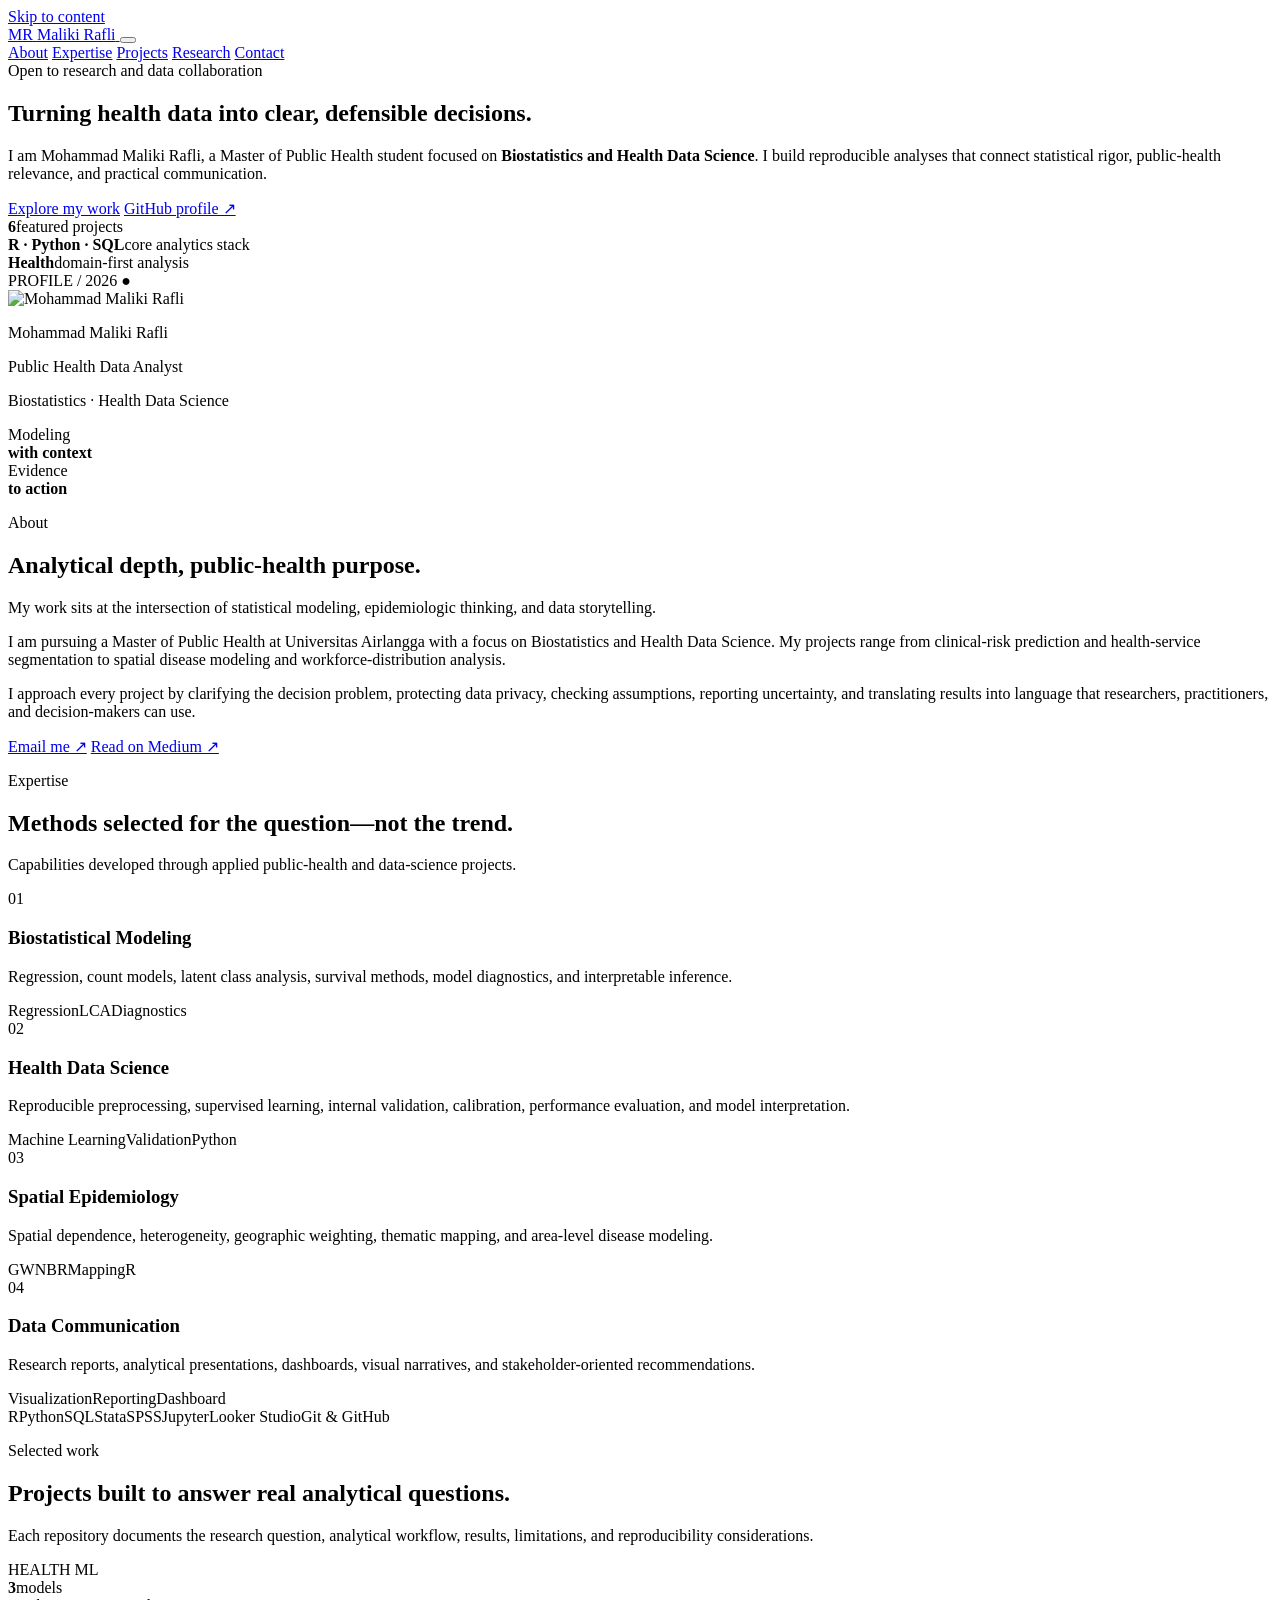
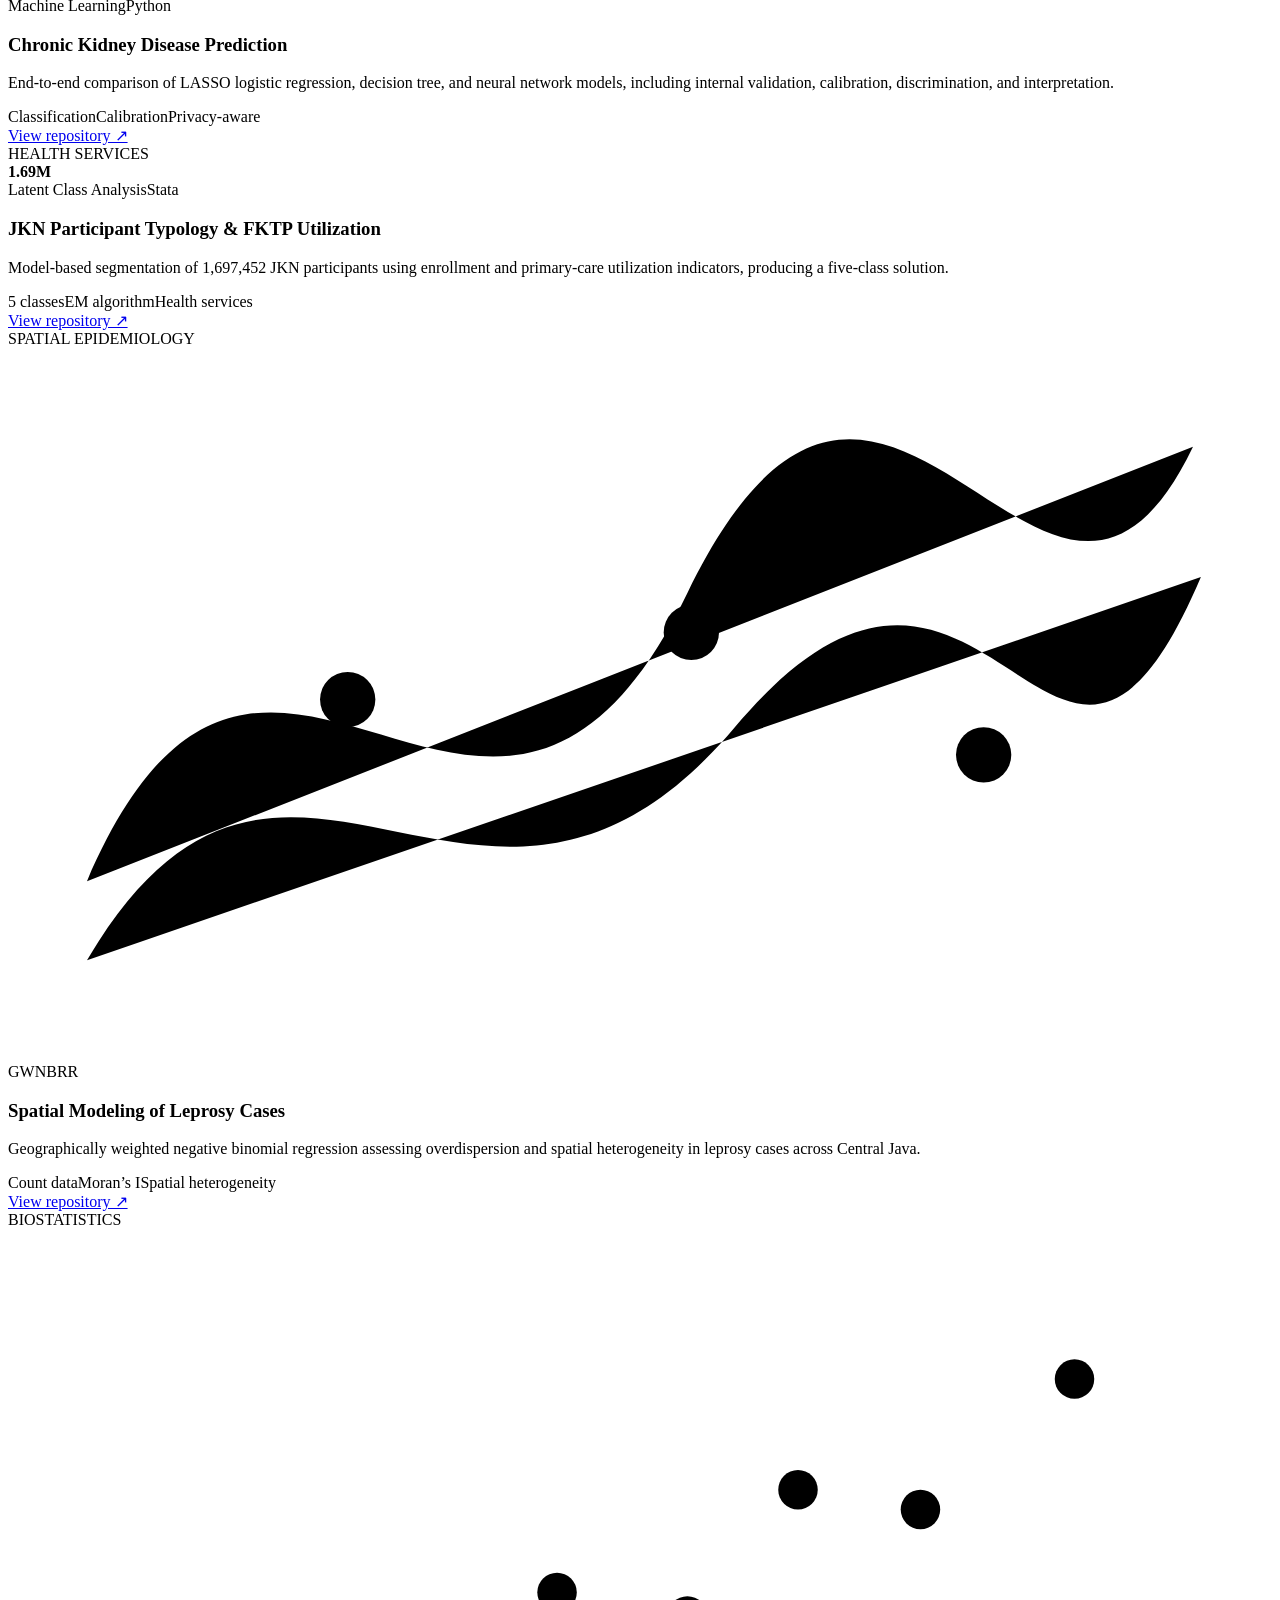
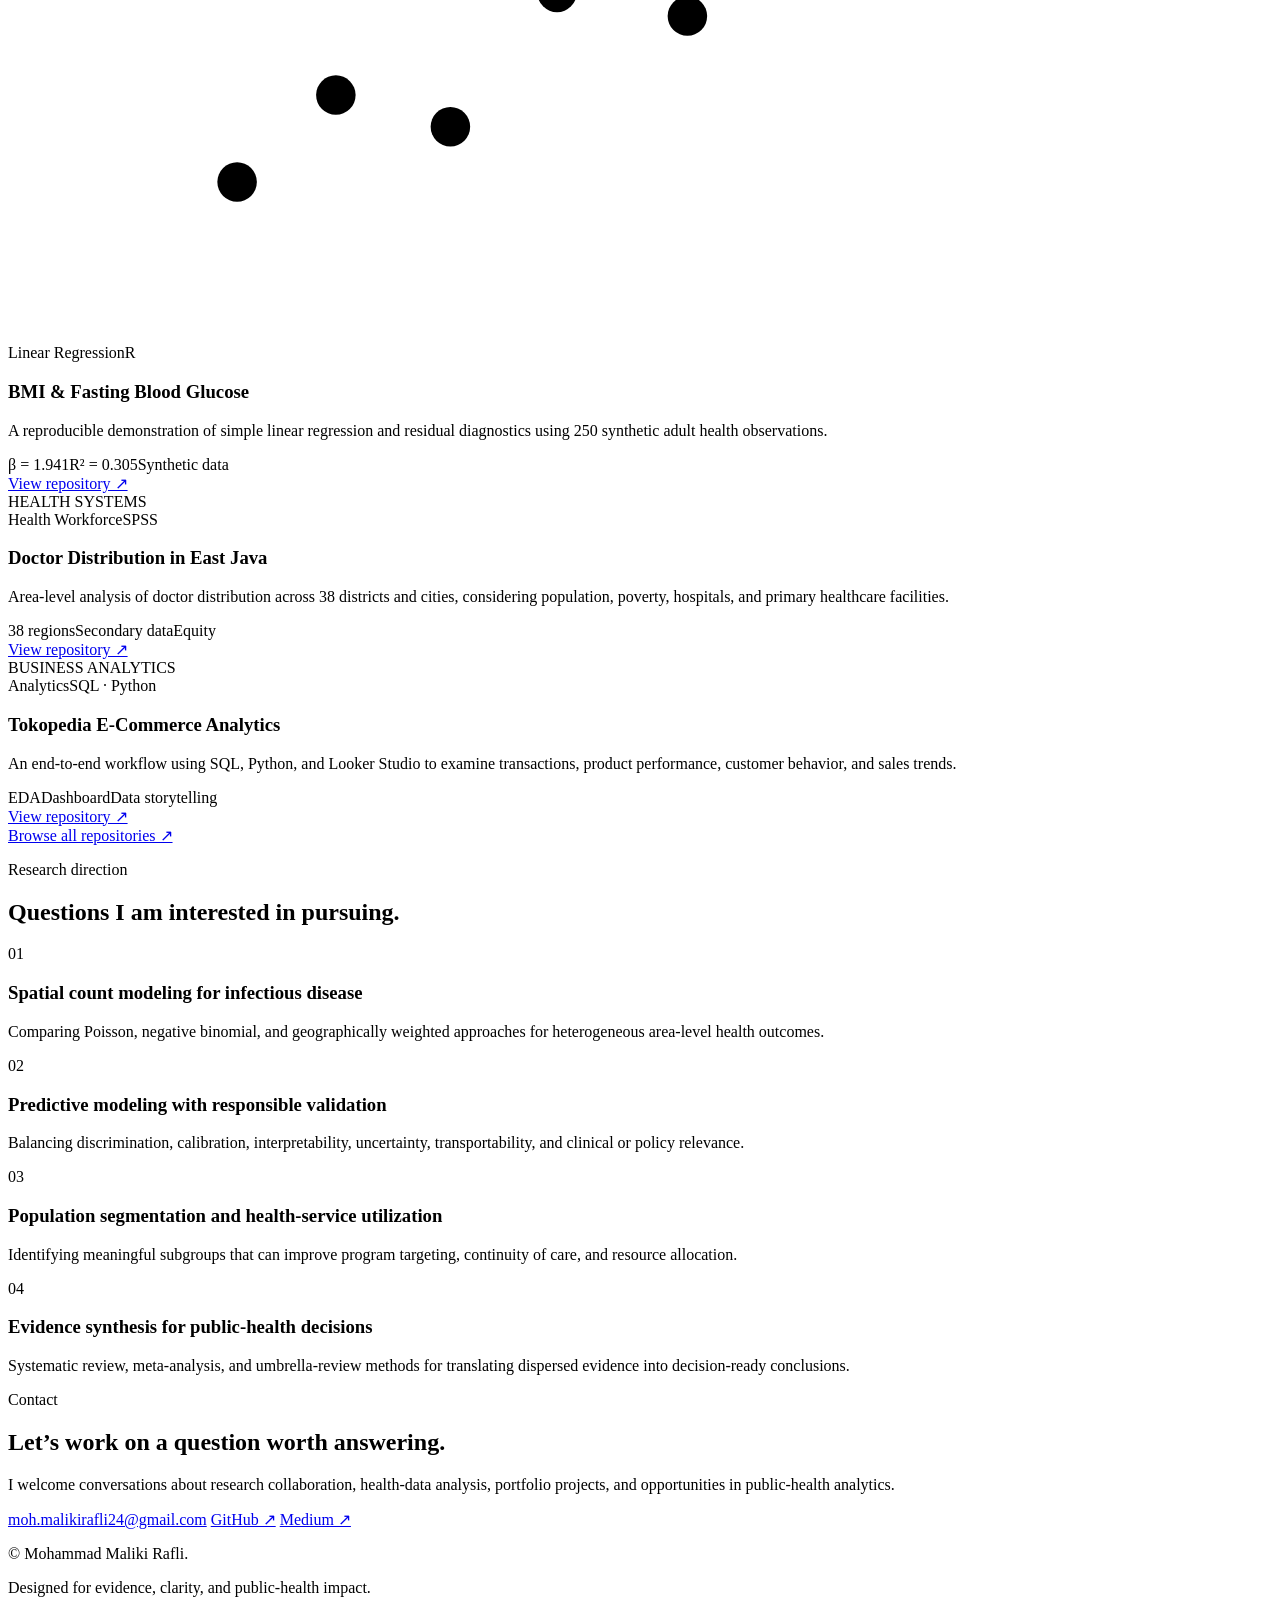
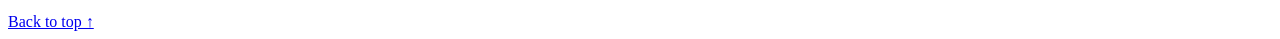
==== index.html @ 5cd8258c "Add portfolio homepage" ====
<!doctype html>
<html lang="en">
<head>
  <meta charset="utf-8" />
  <meta name="viewport" content="width=device-width, initial-scale=1" />
  <meta name="description" content="Portfolio of Mohammad Maliki Rafli — biostatistics, public health analytics, and health data science." />
  <meta name="theme-color" content="#07111f" />
  <meta property="og:title" content="Mohammad Maliki Rafli | Biostatistics & Health Data Science" />
  <meta property="og:description" content="Applied biostatistics, public health analytics, spatial modeling, machine learning, and data visualization." />
  <meta property="og:type" content="website" />
  <title>Mohammad Maliki Rafli | Biostatistics & Health Data Science</title>
  <link rel="icon" href="assets/favicon.svg" type="image/svg+xml" />
  <link rel="preconnect" href="https://fonts.googleapis.com" />
  <link rel="preconnect" href="https://fonts.gstatic.com" crossorigin />
  <link href="https://fonts.googleapis.com/css2?family=DM+Sans:wght@400;500;600;700&family=Manrope:wght@600;700;800&display=swap" rel="stylesheet" />
  <link rel="stylesheet" href="styles.css" />
  <script defer src="script.js"></script>
</head>
<body>
  <a class="skip-link" href="#main">Skip to content</a>

  <header class="site-header" id="top">
    <nav class="nav container" aria-label="Primary navigation">
      <a class="brand" href="#top" aria-label="Mohammad Maliki Rafli home">
        <span class="brand-mark" aria-hidden="true">MR</span>
        <span class="brand-text">Maliki Rafli</span>
      </a>

      <button class="nav-toggle" aria-expanded="false" aria-controls="nav-menu" aria-label="Open navigation">
        <span></span><span></span><span></span>
      </button>

      <div class="nav-menu" id="nav-menu">
        <a href="#about">About</a>
        <a href="#expertise">Expertise</a>
        <a href="#projects">Projects</a>
        <a href="#research">Research</a>
        <a href="#contact" class="nav-cta">Contact</a>
      </div>
    </nav>
  </header>

  <main id="main">
    <section class="hero">
      <div class="hero-glow hero-glow-one"></div>
      <div class="hero-glow hero-glow-two"></div>
      <div class="container hero-grid">
        <div class="hero-copy reveal">
          <div class="eyebrow"><span class="status-dot"></span> Open to research and data collaboration</div>
          <h1>Turning health data into <span>clear, defensible decisions.</span></h1>
          <p class="hero-lead">
            I am Mohammad Maliki Rafli, a Master of Public Health student focused on
            <strong>Biostatistics and Health Data Science</strong>. I build reproducible analyses that connect statistical rigor, public-health relevance, and practical communication.
          </p>
          <div class="hero-actions">
            <a class="button button-primary" href="#projects">Explore my work</a>
            <a class="button button-secondary" href="https://github.com/mohmalikirafli" target="_blank" rel="noreferrer">GitHub profile ↗</a>
          </div>
          <div class="hero-proof" aria-label="Key focus areas">
            <div><strong>6</strong><span>featured projects</span></div>
            <div><strong>R · Python · SQL</strong><span>core analytics stack</span></div>
            <div><strong>Health</strong><span>domain-first analysis</span></div>
          </div>
        </div>

        <div class="hero-visual reveal">
          <div class="profile-card">
            <div class="profile-topline">
              <span>PROFILE / 2026</span>
              <span class="profile-signal">●</span>
            </div>
            <div class="portrait-wrap">
              <img src="https://avatars.githubusercontent.com/u/194503089?v=4" alt="Mohammad Maliki Rafli" />
              <div class="portrait-ring"></div>
            </div>
            <div class="profile-meta">
              <p class="profile-name">Mohammad Maliki Rafli</p>
              <p>Public Health Data Analyst</p>
              <p>Biostatistics · Health Data Science</p>
            </div>
            <div class="mini-chart" aria-hidden="true">
              <span style="height:36%"></span><span style="height:55%"></span><span style="height:47%"></span><span style="height:71%"></span><span style="height:62%"></span><span style="height:88%"></span><span style="height:76%"></span><span style="height:100%"></span>
            </div>
          </div>
          <div class="floating-note note-one">Modeling<br><strong>with context</strong></div>
          <div class="floating-note note-two">Evidence<br><strong>to action</strong></div>
        </div>
      </div>
    </section>

    <section class="section section-light" id="about">
      <div class="container about-grid">
        <div class="section-heading reveal">
          <p class="section-kicker">About</p>
          <h2>Analytical depth, public-health purpose.</h2>
        </div>
        <div class="about-copy reveal">
          <p class="large-copy">
            My work sits at the intersection of statistical modeling, epidemiologic thinking, and data storytelling.
          </p>
          <p>
            I am pursuing a Master of Public Health at Universitas Airlangga with a focus on Biostatistics and Health Data Science. My projects range from clinical-risk prediction and health-service segmentation to spatial disease modeling and workforce-distribution analysis.
          </p>
          <p>
            I approach every project by clarifying the decision problem, protecting data privacy, checking assumptions, reporting uncertainty, and translating results into language that researchers, practitioners, and decision-makers can use.
          </p>
          <div class="about-links">
            <a href="mailto:moh.malikirafli24@gmail.com">Email me ↗</a>
            <a href="https://medium.com/@malikirafli" target="_blank" rel="noreferrer">Read on Medium ↗</a>
          </div>
        </div>
      </div>
    </section>

    <section class="section" id="expertise">
      <div class="container">
        <div class="section-heading centered reveal">
          <p class="section-kicker">Expertise</p>
          <h2>Methods selected for the question—not the trend.</h2>
          <p>Capabilities developed through applied public-health and data-science projects.</p>
        </div>

        <div class="expertise-grid">
          <article class="expertise-card reveal">
            <span class="card-index">01</span>
            <h3>Biostatistical Modeling</h3>
            <p>Regression, count models, latent class analysis, survival methods, model diagnostics, and interpretable inference.</p>
            <div class="tag-row"><span>Regression</span><span>LCA</span><span>Diagnostics</span></div>
          </article>
          <article class="expertise-card reveal">
            <span class="card-index">02</span>
            <h3>Health Data Science</h3>
            <p>Reproducible preprocessing, supervised learning, internal validation, calibration, performance evaluation, and model interpretation.</p>
            <div class="tag-row"><span>Machine Learning</span><span>Validation</span><span>Python</span></div>
          </article>
          <article class="expertise-card reveal">
            <span class="card-index">03</span>
            <h3>Spatial Epidemiology</h3>
            <p>Spatial dependence, heterogeneity, geographic weighting, thematic mapping, and area-level disease modeling.</p>
            <div class="tag-row"><span>GWNBR</span><span>Mapping</span><span>R</span></div>
          </article>
          <article class="expertise-card reveal">
            <span class="card-index">04</span>
            <h3>Data Communication</h3>
            <p>Research reports, analytical presentations, dashboards, visual narratives, and stakeholder-oriented recommendations.</p>
            <div class="tag-row"><span>Visualization</span><span>Reporting</span><span>Dashboard</span></div>
          </article>
        </div>

        <div class="tool-belt reveal" aria-label="Tools">
          <span>R</span><span>Python</span><span>SQL</span><span>Stata</span><span>SPSS</span><span>Jupyter</span><span>Looker Studio</span><span>Git & GitHub</span>
        </div>
      </div>
    </section>

    <section class="section section-projects" id="projects">
      <div class="container">
        <div class="projects-heading reveal">
          <div>
            <p class="section-kicker">Selected work</p>
            <h2>Projects built to answer real analytical questions.</h2>
          </div>
          <p>Each repository documents the research question, analytical workflow, results, limitations, and reproducibility considerations.</p>
        </div>

        <div class="project-grid">
          <article class="project-card project-featured reveal">
            <div class="project-visual visual-ckd">
              <span class="visual-label">HEALTH ML</span>
              <div class="metric-orbit">
                <div class="orbit-center"><strong>3</strong><span>models</span></div>
                <i></i><i></i><i></i>
              </div>
            </div>
            <div class="project-content">
              <div class="project-top"><span>Machine Learning</span><span>Python</span></div>
              <h3>Chronic Kidney Disease Prediction</h3>
              <p>End-to-end comparison of LASSO logistic regression, decision tree, and neural network models, including internal validation, calibration, discrimination, and interpretation.</p>
              <div class="project-facts"><span>Classification</span><span>Calibration</span><span>Privacy-aware</span></div>
              <a href="https://github.com/mohmalikirafli/chronic-kidney-disease-ml-prediction" target="_blank" rel="noreferrer">View repository ↗</a>
            </div>
          </article>

          <article class="project-card reveal">
            <div class="project-visual visual-lca">
              <span class="visual-label">HEALTH SERVICES</span>
              <div class="class-bars"><span></span><span></span><span></span><span></span><span></span></div>
              <strong class="visual-number">1.69M</strong>
            </div>
            <div class="project-content">
              <div class="project-top"><span>Latent Class Analysis</span><span>Stata</span></div>
              <h3>JKN Participant Typology & FKTP Utilization</h3>
              <p>Model-based segmentation of 1,697,452 JKN participants using enrollment and primary-care utilization indicators, producing a five-class solution.</p>
              <div class="project-facts"><span>5 classes</span><span>EM algorithm</span><span>Health services</span></div>
              <a href="https://github.com/mohmalikirafli/jkn-fktp-latent-class-analysis" target="_blank" rel="noreferrer">View repository ↗</a>
            </div>
          </article>

          <article class="project-card reveal">
            <div class="project-visual visual-spatial">
              <span class="visual-label">SPATIAL EPIDEMIOLOGY</span>
              <svg viewBox="0 0 320 180" role="img" aria-label="Abstract spatial contour visualization">
                <path d="M20 135 C65 30, 122 165, 172 62 S263 102,300 25" />
                <path d="M20 155 C70 70, 120 172, 184 96 S265 145,302 58" />
                <circle cx="86" cy="89" r="7"/><circle cx="173" cy="72" r="7"/><circle cx="247" cy="103" r="7"/>
              </svg>
            </div>
            <div class="project-content">
              <div class="project-top"><span>GWNBR</span><span>R</span></div>
              <h3>Spatial Modeling of Leprosy Cases</h3>
              <p>Geographically weighted negative binomial regression assessing overdispersion and spatial heterogeneity in leprosy cases across Central Java.</p>
              <div class="project-facts"><span>Count data</span><span>Moran’s I</span><span>Spatial heterogeneity</span></div>
              <a href="https://github.com/mohmalikirafli/gwnbr-leprosy-cases-central-java-2023" target="_blank" rel="noreferrer">View repository ↗</a>
            </div>
          </article>

          <article class="project-card reveal">
            <div class="project-visual visual-regression">
              <span class="visual-label">BIOSTATISTICS</span>
              <svg viewBox="0 0 320 180" role="img" aria-label="Abstract regression scatter plot">
                <line x1="30" y1="150" x2="290" y2="30" />
                <circle cx="58" cy="140" r="5"/><circle cx="83" cy="118" r="5"/><circle cx="112" cy="126" r="5"/><circle cx="139" cy="92" r="5"/><circle cx="172" cy="98" r="5"/><circle cx="200" cy="66" r="5"/><circle cx="231" cy="71" r="5"/><circle cx="270" cy="38" r="5"/>
              </svg>
            </div>
            <div class="project-content">
              <div class="project-top"><span>Linear Regression</span><span>R</span></div>
              <h3>BMI & Fasting Blood Glucose</h3>
              <p>A reproducible demonstration of simple linear regression and residual diagnostics using 250 synthetic adult health observations.</p>
              <div class="project-facts"><span>β = 1.941</span><span>R² = 0.305</span><span>Synthetic data</span></div>
              <a href="https://github.com/mohmalikirafli/bmi-fasting-glucose-simple-linear-regression" target="_blank" rel="noreferrer">View repository ↗</a>
            </div>
          </article>

          <article class="project-card reveal">
            <div class="project-visual visual-workforce">
              <span class="visual-label">HEALTH SYSTEMS</span>
              <div class="dot-map" aria-hidden="true">
                <i></i><i></i><i></i><i></i><i></i><i></i><i></i><i></i><i></i><i></i><i></i><i></i>
              </div>
            </div>
            <div class="project-content">
              <div class="project-top"><span>Health Workforce</span><span>SPSS</span></div>
              <h3>Doctor Distribution in East Java</h3>
              <p>Area-level analysis of doctor distribution across 38 districts and cities, considering population, poverty, hospitals, and primary healthcare facilities.</p>
              <div class="project-facts"><span>38 regions</span><span>Secondary data</span><span>Equity</span></div>
              <a href="https://github.com/mohmalikirafli/east-java-doctor-distribution-2022" target="_blank" rel="noreferrer">View repository ↗</a>
            </div>
          </article>

          <article class="project-card reveal">
            <div class="project-visual visual-commerce">
              <span class="visual-label">BUSINESS ANALYTICS</span>
              <div class="commerce-dashboard">
                <span></span><span></span><span></span><span></span>
              </div>
            </div>
            <div class="project-content">
              <div class="project-top"><span>Analytics</span><span>SQL · Python</span></div>
              <h3>Tokopedia E-Commerce Analytics</h3>
              <p>An end-to-end workflow using SQL, Python, and Looker Studio to examine transactions, product performance, customer behavior, and sales trends.</p>
              <div class="project-facts"><span>EDA</span><span>Dashboard</span><span>Data storytelling</span></div>
              <a href="https://github.com/mohmalikirafli/exploring-tokopedia-sql-python-data-visualization" target="_blank" rel="noreferrer">View repository ↗</a>
            </div>
          </article>
        </div>

        <div class="all-projects reveal">
          <a class="button button-secondary" href="https://github.com/mohmalikirafli?tab=repositories" target="_blank" rel="noreferrer">Browse all repositories ↗</a>
        </div>
      </div>
    </section>

    <section class="section section-light" id="research">
      <div class="container research-grid">
        <div class="section-heading reveal">
          <p class="section-kicker">Research direction</p>
          <h2>Questions I am interested in pursuing.</h2>
        </div>
        <div class="research-list">
          <article class="research-item reveal">
            <span>01</span>
            <div><h3>Spatial count modeling for infectious disease</h3><p>Comparing Poisson, negative binomial, and geographically weighted approaches for heterogeneous area-level health outcomes.</p></div>
          </article>
          <article class="research-item reveal">
            <span>02</span>
            <div><h3>Predictive modeling with responsible validation</h3><p>Balancing discrimination, calibration, interpretability, uncertainty, transportability, and clinical or policy relevance.</p></div>
          </article>
          <article class="research-item reveal">
            <span>03</span>
            <div><h3>Population segmentation and health-service utilization</h3><p>Identifying meaningful subgroups that can improve program targeting, continuity of care, and resource allocation.</p></div>
          </article>
          <article class="research-item reveal">
            <span>04</span>
            <div><h3>Evidence synthesis for public-health decisions</h3><p>Systematic review, meta-analysis, and umbrella-review methods for translating dispersed evidence into decision-ready conclusions.</p></div>
          </article>
        </div>
      </div>
    </section>

    <section class="section contact-section" id="contact">
      <div class="container contact-panel reveal">
        <div>
          <p class="section-kicker">Contact</p>
          <h2>Let’s work on a question worth answering.</h2>
          <p>I welcome conversations about research collaboration, health-data analysis, portfolio projects, and opportunities in public-health analytics.</p>
        </div>
        <div class="contact-actions">
          <a class="button button-primary" href="mailto:moh.malikirafli24@gmail.com">moh.malikirafli24@gmail.com</a>
          <a class="text-link" href="https://github.com/mohmalikirafli" target="_blank" rel="noreferrer">GitHub ↗</a>
          <a class="text-link" href="https://medium.com/@malikirafli" target="_blank" rel="noreferrer">Medium ↗</a>
        </div>
      </div>
    </section>
  </main>

  <footer class="site-footer">
    <div class="container footer-inner">
      <p>© <span id="year"></span> Mohammad Maliki Rafli.</p>
      <p>Designed for evidence, clarity, and public-health impact.</p>
      <a href="#top">Back to top ↑</a>
    </div>
  </footer>
</body>
</html>
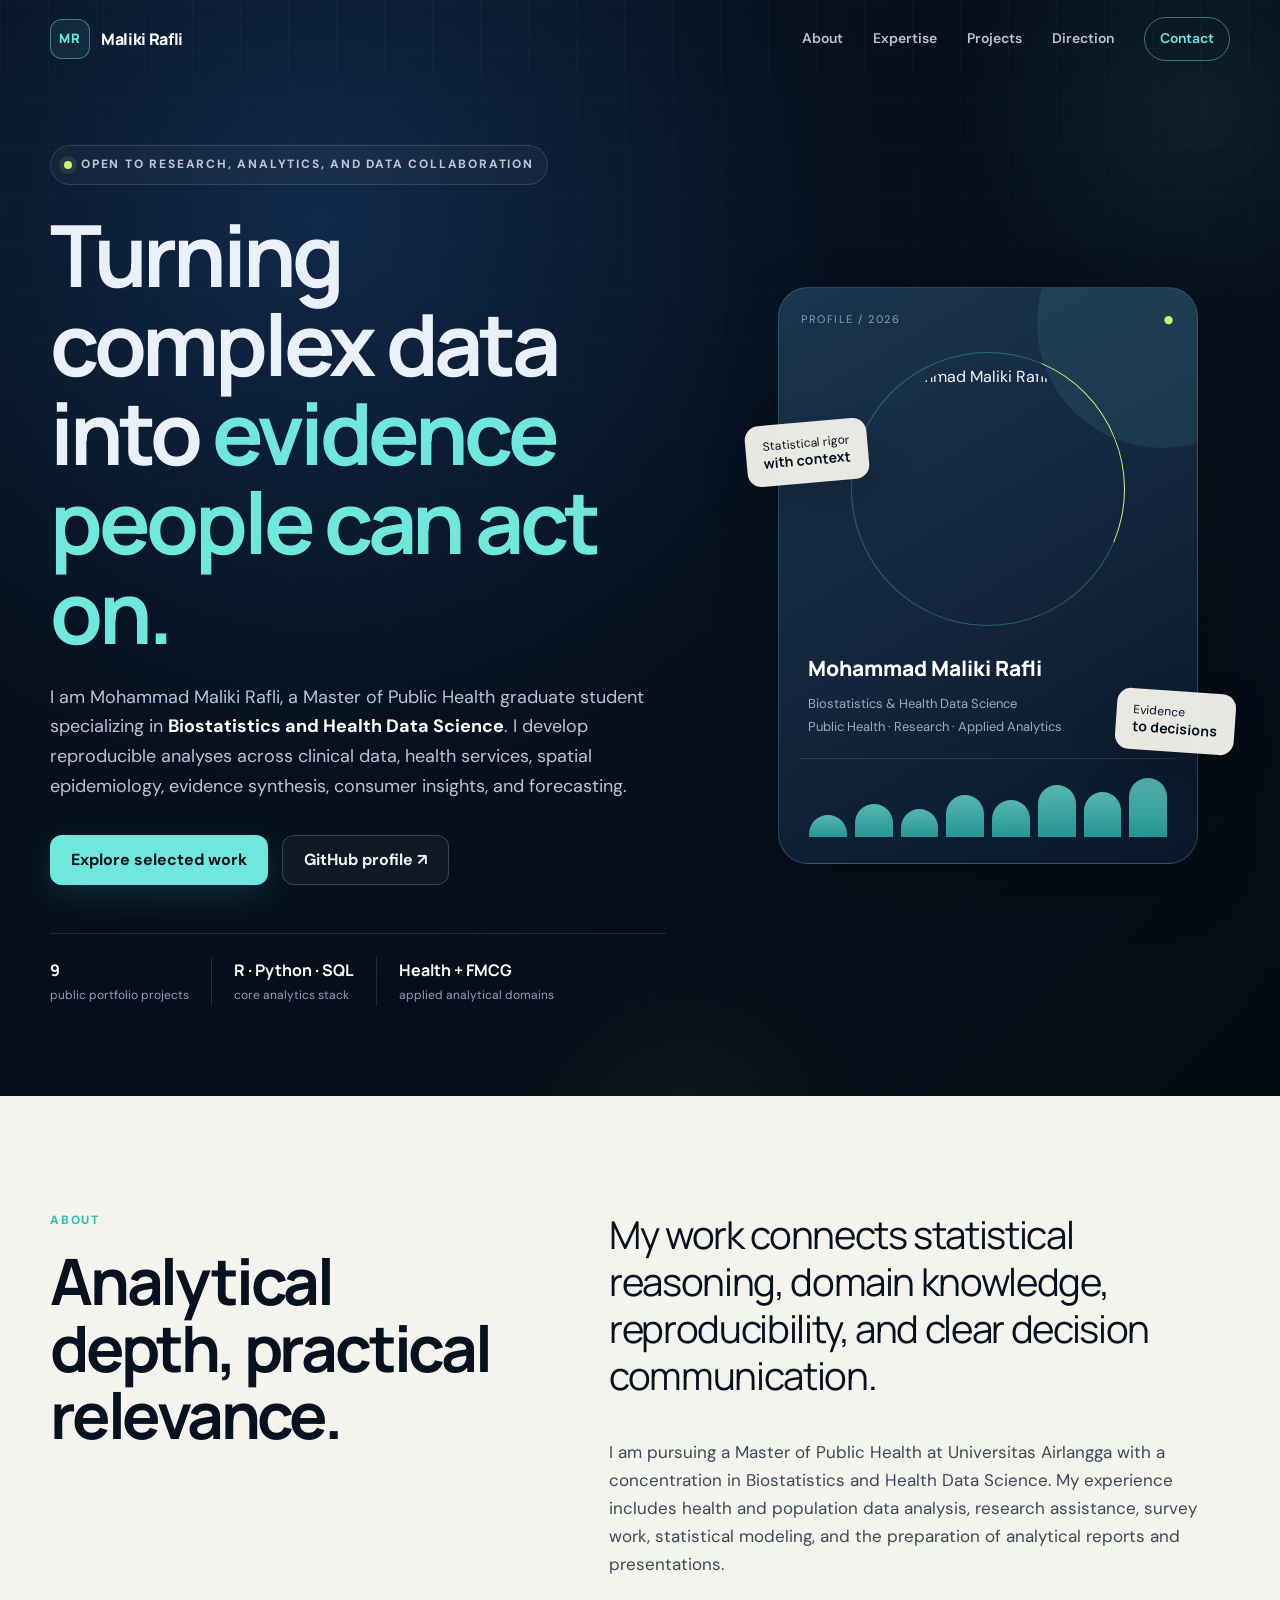
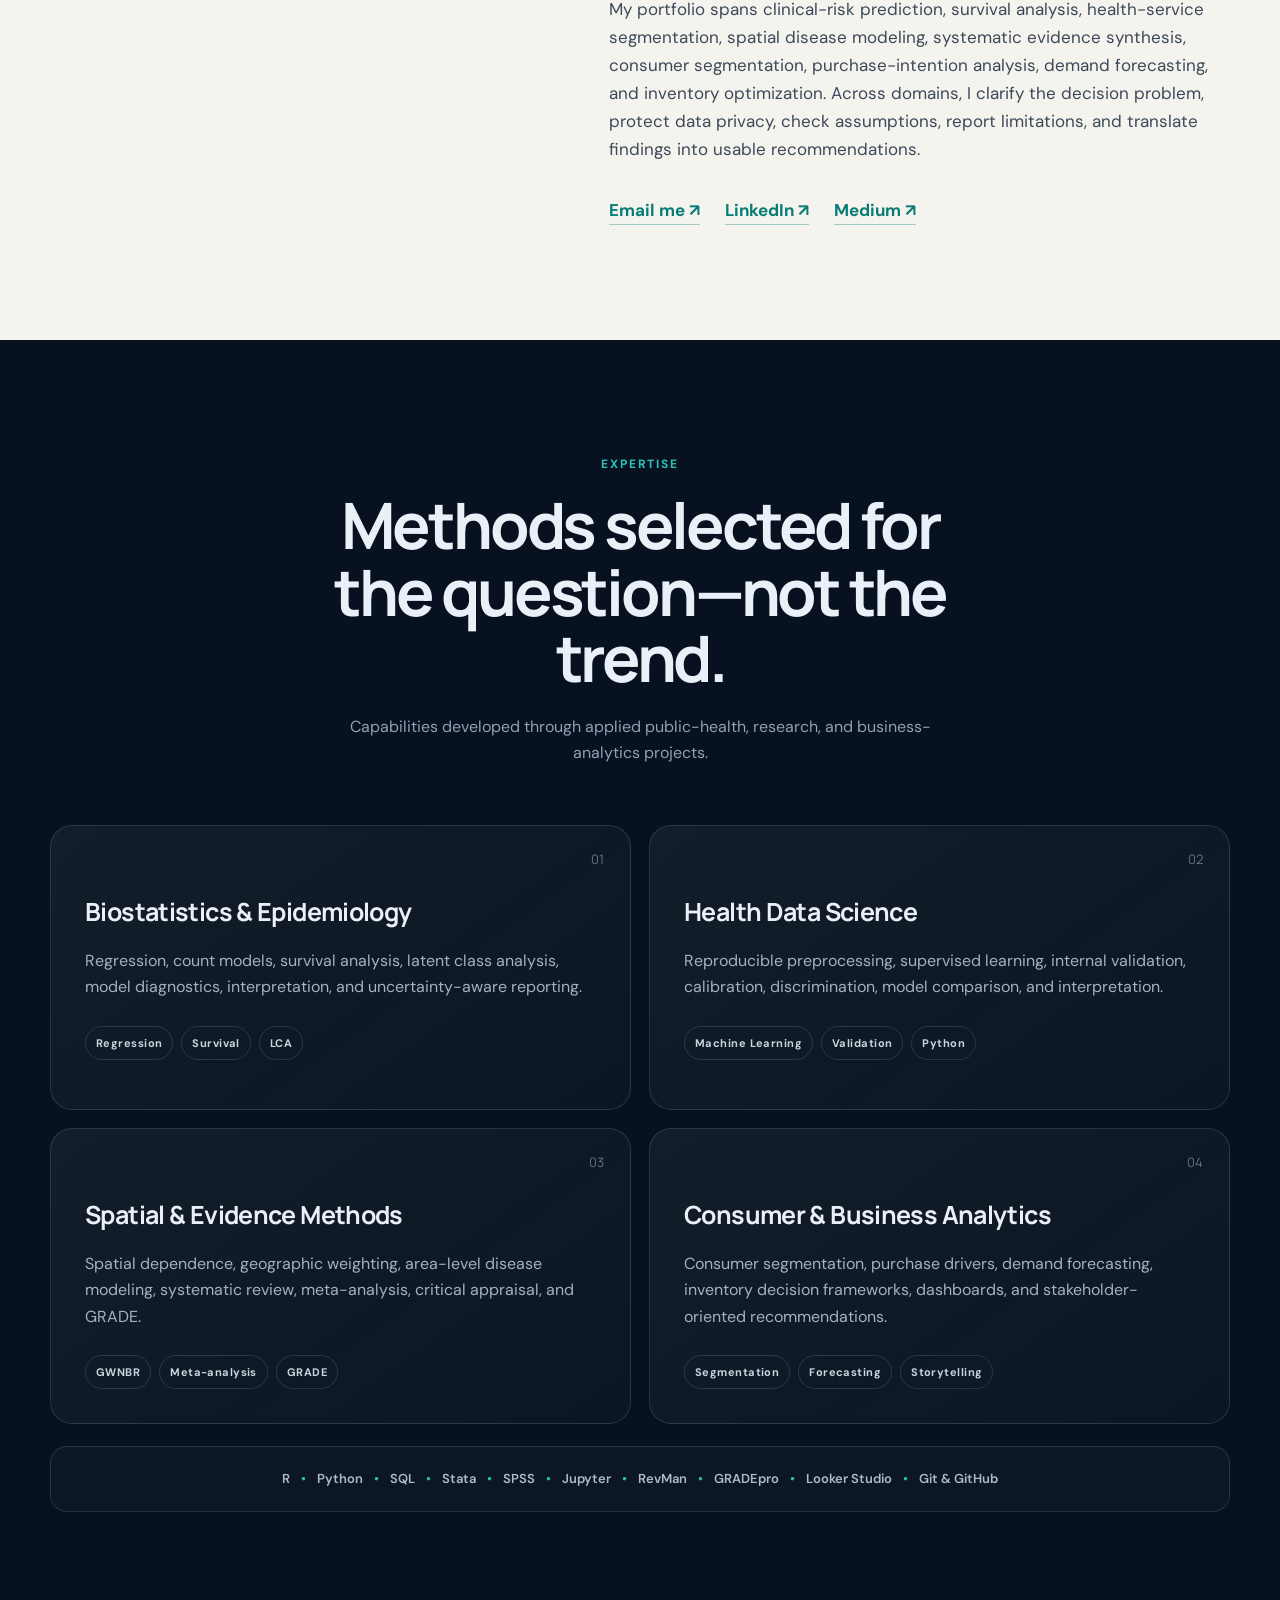
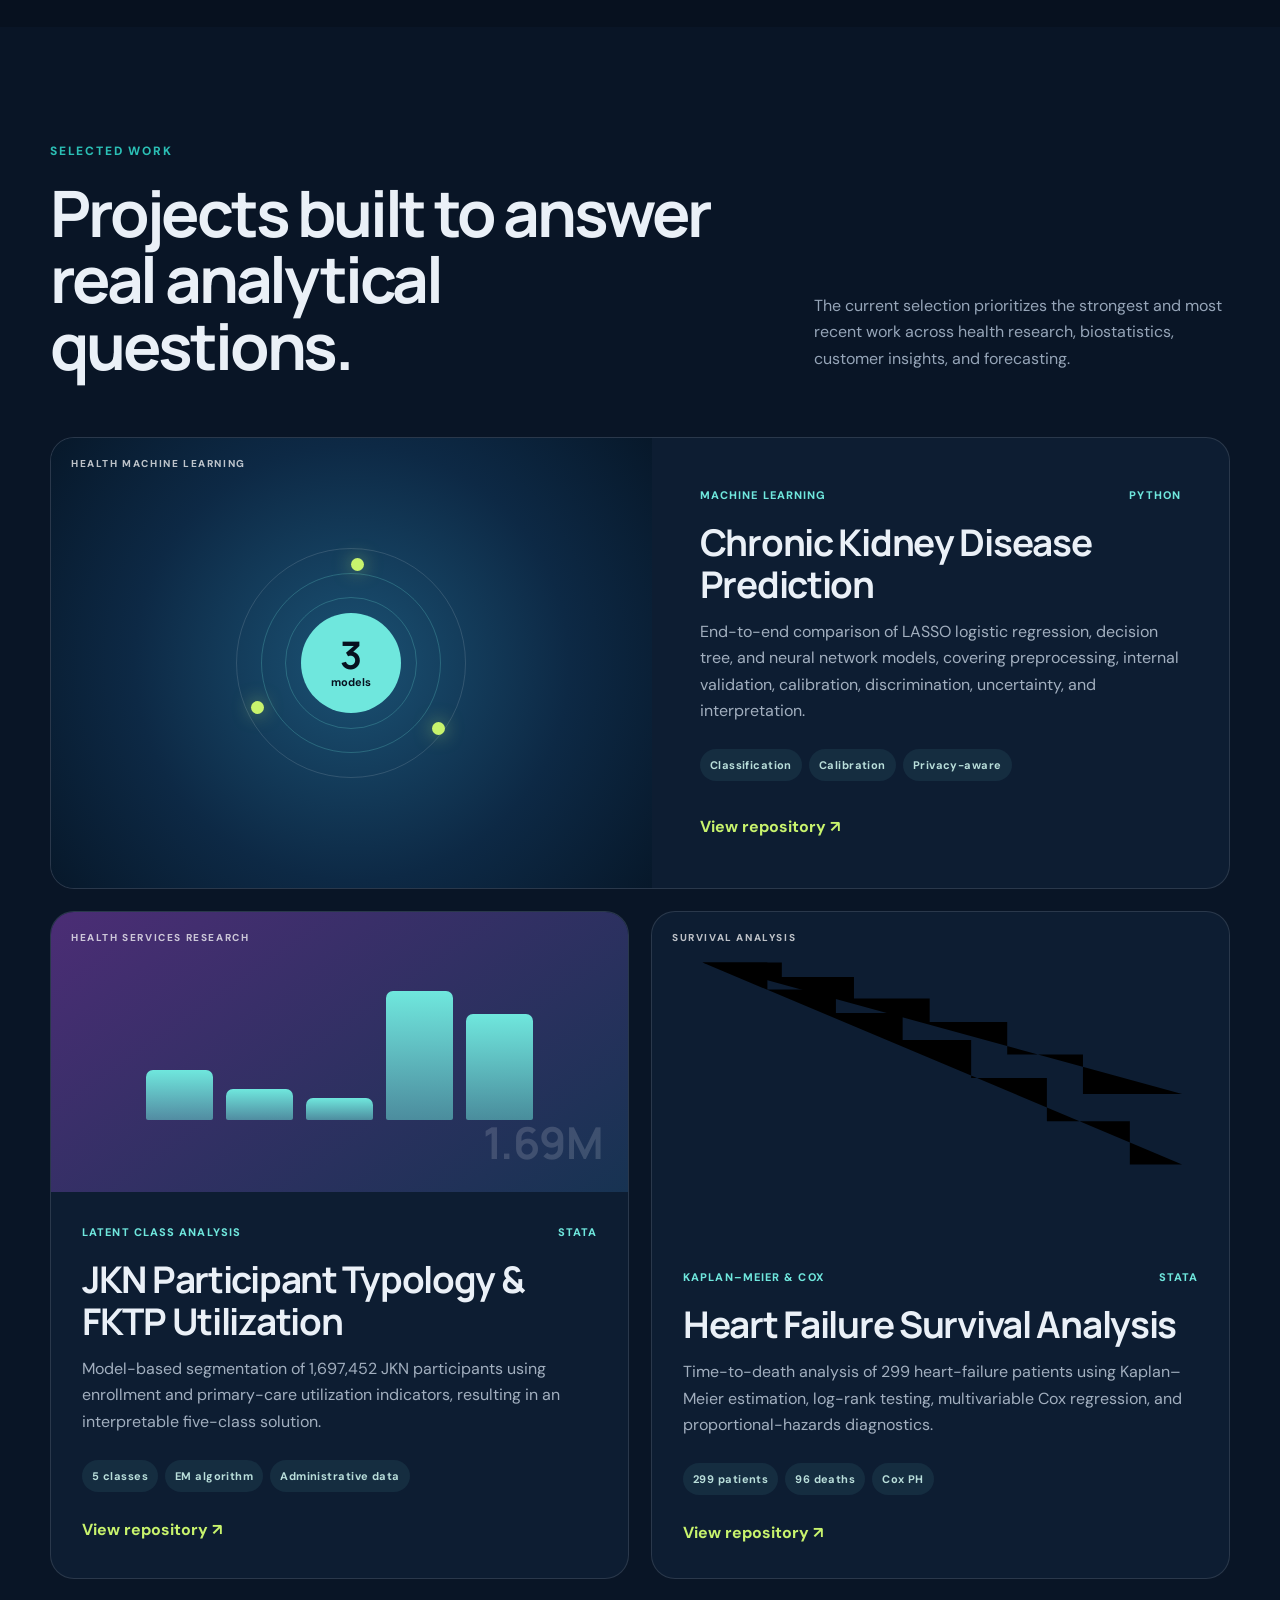
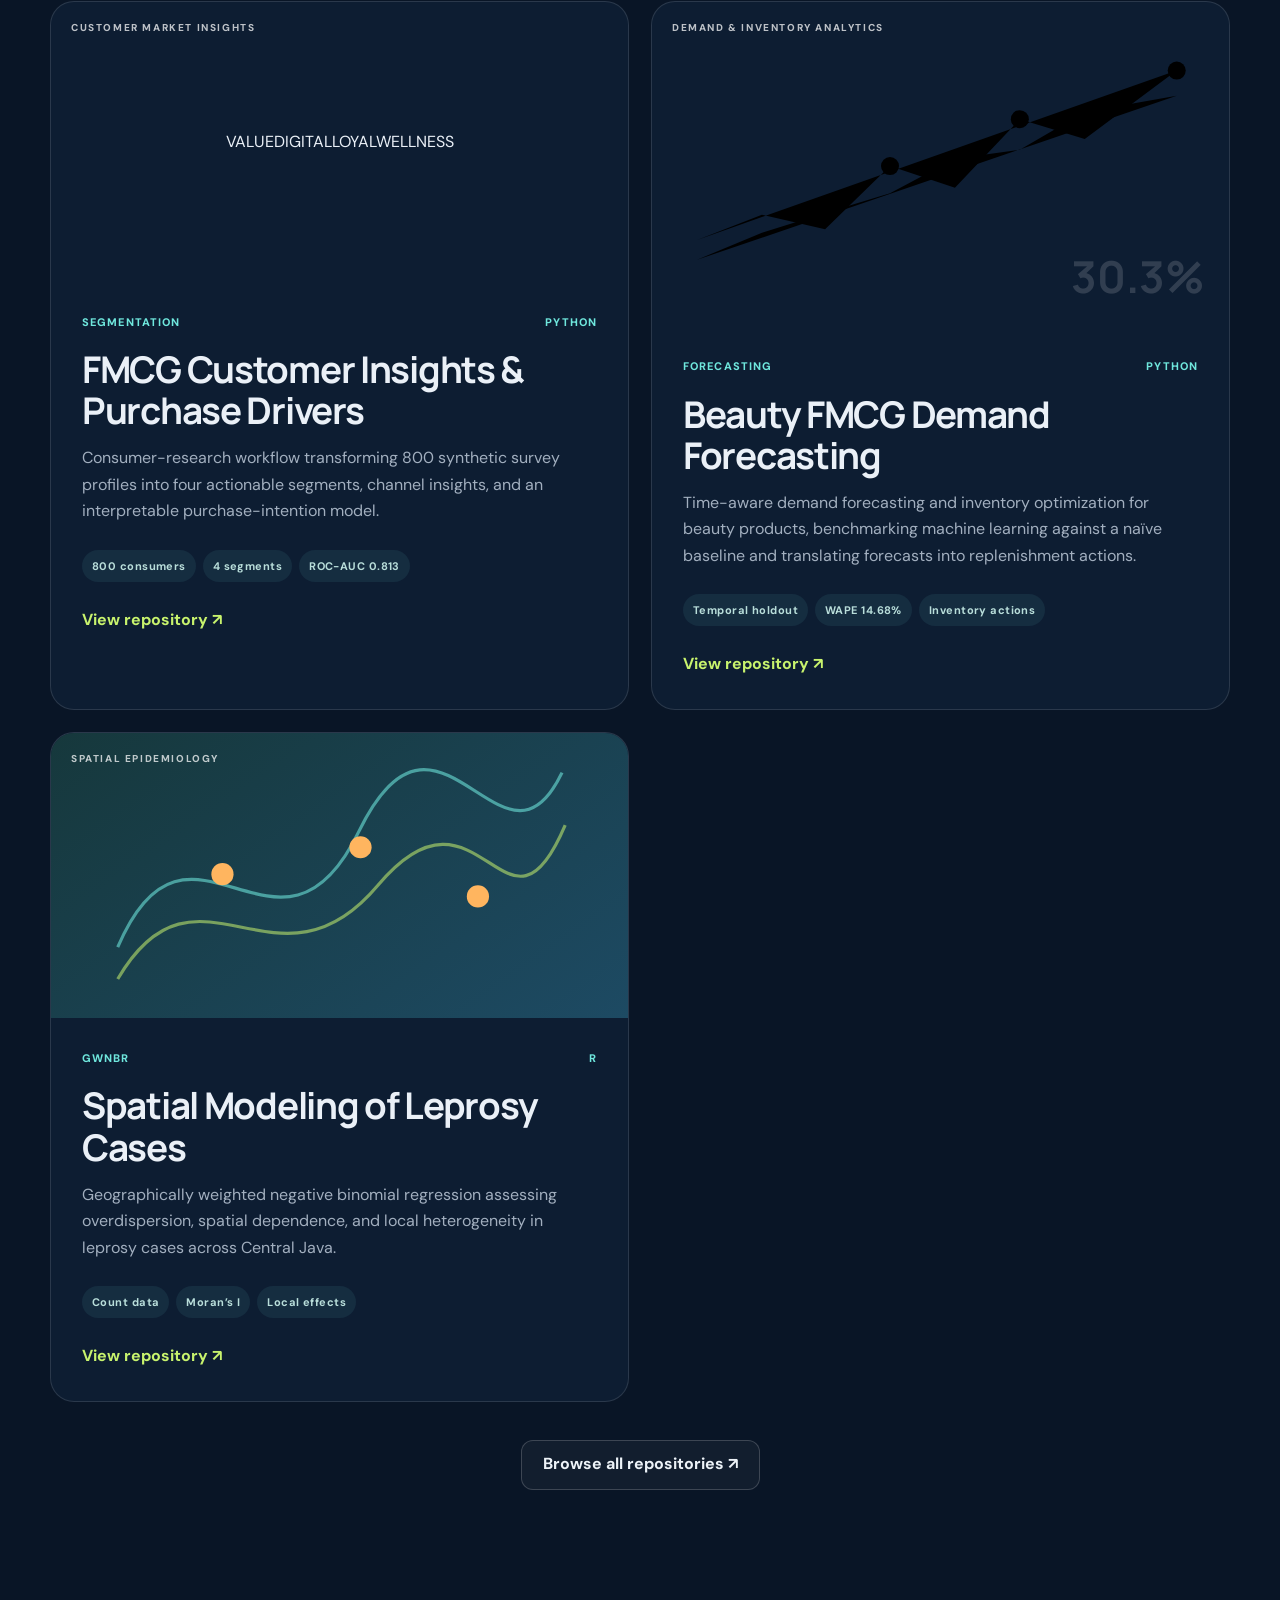
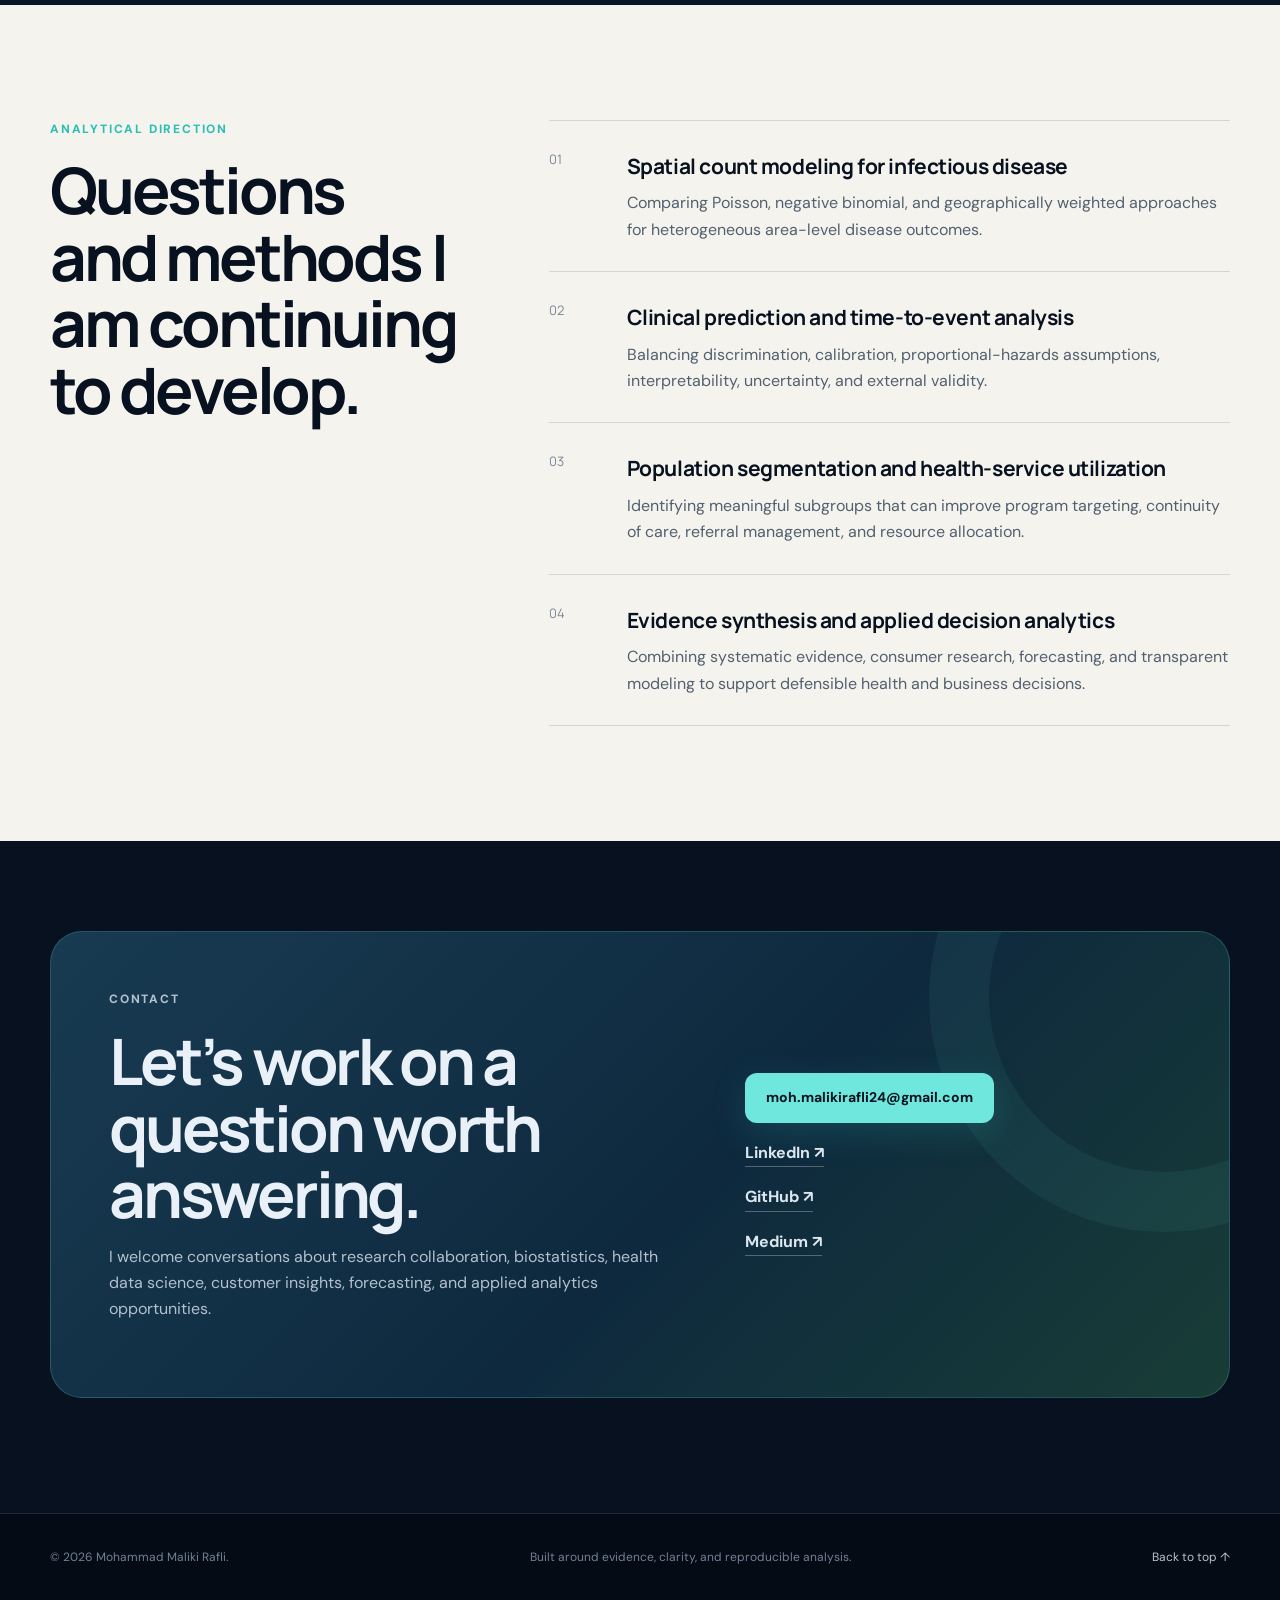
==== commit 72dddfc2: "Update portfolio with latest health and FMCG analytics projects" ====
--- a/index.html
+++ b/index.html
@@ -3,18 +3,40 @@
 <head>
   <meta charset="utf-8" />
   <meta name="viewport" content="width=device-width, initial-scale=1" />
-  <meta name="description" content="Portfolio of Mohammad Maliki Rafli — biostatistics, public health analytics, and health data science." />
+  <meta name="description" content="Portfolio of Mohammad Maliki Rafli — biostatistics, health data science, public health research, consumer insights, and applied analytics." />
   <meta name="theme-color" content="#07111f" />
-  <meta property="og:title" content="Mohammad Maliki Rafli | Biostatistics & Health Data Science" />
-  <meta property="og:description" content="Applied biostatistics, public health analytics, spatial modeling, machine learning, and data visualization." />
+  <meta property="og:title" content="Mohammad Maliki Rafli | Biostatistics, Health Data Science & Analytics" />
+  <meta property="og:description" content="Reproducible analytics across public health, clinical data, spatial epidemiology, consumer insights, and demand forecasting." />
   <meta property="og:type" content="website" />
-  <title>Mohammad Maliki Rafli | Biostatistics & Health Data Science</title>
+  <meta property="og:url" content="https://mohmalikirafli.github.io/" />
+  <meta name="twitter:card" content="summary" />
+  <link rel="canonical" href="https://mohmalikirafli.github.io/" />
+  <title>Mohammad Maliki Rafli | Biostatistics, Health Data Science & Analytics</title>
   <link rel="icon" href="assets/favicon.svg" type="image/svg+xml" />
   <link rel="preconnect" href="https://fonts.googleapis.com" />
   <link rel="preconnect" href="https://fonts.gstatic.com" crossorigin />
   <link href="https://fonts.googleapis.com/css2?family=DM+Sans:wght@400;500;600;700&family=Manrope:wght@600;700;800&display=swap" rel="stylesheet" />
   <link rel="stylesheet" href="styles.css" />
   <script defer src="script.js"></script>
+  <script type="application/ld+json">
+    {
+      "@context": "https://schema.org",
+      "@type": "Person",
+      "name": "Mohammad Maliki Rafli",
+      "url": "https://mohmalikirafli.github.io/",
+      "image": "https://avatars.githubusercontent.com/u/194503089?v=4",
+      "jobTitle": "Biostatistics and Health Data Science Graduate Student",
+      "affiliation": {
+        "@type": "CollegeOrUniversity",
+        "name": "Universitas Airlangga"
+      },
+      "sameAs": [
+        "https://github.com/mohmalikirafli",
+        "https://www.linkedin.com/in/malikirafli",
+        "https://medium.com/@malikirafli"
+      ]
+    }
+  </script>
 </head>
 <body>
   <a class="skip-link" href="#main">Skip to content</a>
@@ -34,7 +56,7 @@
         <a href="#about">About</a>
         <a href="#expertise">Expertise</a>
         <a href="#projects">Projects</a>
-        <a href="#research">Research</a>
+        <a href="#research">Direction</a>
         <a href="#contact" class="nav-cta">Contact</a>
       </div>
     </nav>
@@ -46,20 +68,20 @@
       <div class="hero-glow hero-glow-two"></div>
       <div class="container hero-grid">
         <div class="hero-copy reveal">
-          <div class="eyebrow"><span class="status-dot"></span> Open to research and data collaboration</div>
-          <h1>Turning health data into <span>clear, defensible decisions.</span></h1>
+          <div class="eyebrow"><span class="status-dot"></span> Open to research, analytics, and data collaboration</div>
+          <h1>Turning complex data into <span>evidence people can act on.</span></h1>
           <p class="hero-lead">
-            I am Mohammad Maliki Rafli, a Master of Public Health student focused on
-            <strong>Biostatistics and Health Data Science</strong>. I build reproducible analyses that connect statistical rigor, public-health relevance, and practical communication.
+            I am Mohammad Maliki Rafli, a Master of Public Health graduate student specializing in
+            <strong>Biostatistics and Health Data Science</strong>. I develop reproducible analyses across clinical data, health services, spatial epidemiology, evidence synthesis, consumer insights, and forecasting.
           </p>
           <div class="hero-actions">
-            <a class="button button-primary" href="#projects">Explore my work</a>
+            <a class="button button-primary" href="#projects">Explore selected work</a>
             <a class="button button-secondary" href="https://github.com/mohmalikirafli" target="_blank" rel="noreferrer">GitHub profile ↗</a>
           </div>
-          <div class="hero-proof" aria-label="Key focus areas">
-            <div><strong>6</strong><span>featured projects</span></div>
+          <div class="hero-proof" aria-label="Portfolio summary">
+            <div><strong>9</strong><span>public portfolio projects</span></div>
             <div><strong>R · Python · SQL</strong><span>core analytics stack</span></div>
-            <div><strong>Health</strong><span>domain-first analysis</span></div>
+            <div><strong>Health + FMCG</strong><span>applied analytical domains</span></div>
           </div>
         </div>
 
@@ -75,15 +97,15 @@
             </div>
             <div class="profile-meta">
               <p class="profile-name">Mohammad Maliki Rafli</p>
-              <p>Public Health Data Analyst</p>
-              <p>Biostatistics · Health Data Science</p>
+              <p>Biostatistics & Health Data Science</p>
+              <p>Public Health · Research · Applied Analytics</p>
             </div>
             <div class="mini-chart" aria-hidden="true">
               <span style="height:36%"></span><span style="height:55%"></span><span style="height:47%"></span><span style="height:71%"></span><span style="height:62%"></span><span style="height:88%"></span><span style="height:76%"></span><span style="height:100%"></span>
             </div>
           </div>
-          <div class="floating-note note-one">Modeling<br><strong>with context</strong></div>
-          <div class="floating-note note-two">Evidence<br><strong>to action</strong></div>
+          <div class="floating-note note-one">Statistical rigor<br><strong>with context</strong></div>
+          <div class="floating-note note-two">Evidence<br><strong>to decisions</strong></div>
         </div>
       </div>
     </section>
@@ -92,21 +114,22 @@
       <div class="container about-grid">
         <div class="section-heading reveal">
           <p class="section-kicker">About</p>
-          <h2>Analytical depth, public-health purpose.</h2>
+          <h2>Analytical depth, practical relevance.</h2>
         </div>
         <div class="about-copy reveal">
           <p class="large-copy">
-            My work sits at the intersection of statistical modeling, epidemiologic thinking, and data storytelling.
+            My work connects statistical reasoning, domain knowledge, reproducibility, and clear decision communication.
           </p>
           <p>
-            I am pursuing a Master of Public Health at Universitas Airlangga with a focus on Biostatistics and Health Data Science. My projects range from clinical-risk prediction and health-service segmentation to spatial disease modeling and workforce-distribution analysis.
+            I am pursuing a Master of Public Health at Universitas Airlangga with a concentration in Biostatistics and Health Data Science. My experience includes health and population data analysis, research assistance, survey work, statistical modeling, and the preparation of analytical reports and presentations.
           </p>
           <p>
-            I approach every project by clarifying the decision problem, protecting data privacy, checking assumptions, reporting uncertainty, and translating results into language that researchers, practitioners, and decision-makers can use.
+            My portfolio spans clinical-risk prediction, survival analysis, health-service segmentation, spatial disease modeling, systematic evidence synthesis, consumer segmentation, purchase-intention analysis, demand forecasting, and inventory optimization. Across domains, I clarify the decision problem, protect data privacy, check assumptions, report limitations, and translate findings into usable recommendations.
           </p>
           <div class="about-links">
             <a href="mailto:moh.malikirafli24@gmail.com">Email me ↗</a>
-            <a href="https://medium.com/@malikirafli" target="_blank" rel="noreferrer">Read on Medium ↗</a>
+            <a href="https://www.linkedin.com/in/malikirafli" target="_blank" rel="noreferrer">LinkedIn ↗</a>
+            <a href="https://medium.com/@malikirafli" target="_blank" rel="noreferrer">Medium ↗</a>
           </div>
         </div>
       </div>
@@ -117,38 +140,38 @@
         <div class="section-heading centered reveal">
           <p class="section-kicker">Expertise</p>
           <h2>Methods selected for the question—not the trend.</h2>
-          <p>Capabilities developed through applied public-health and data-science projects.</p>
+          <p>Capabilities developed through applied public-health, research, and business-analytics projects.</p>
         </div>
 
         <div class="expertise-grid">
           <article class="expertise-card reveal">
             <span class="card-index">01</span>
-            <h3>Biostatistical Modeling</h3>
-            <p>Regression, count models, latent class analysis, survival methods, model diagnostics, and interpretable inference.</p>
-            <div class="tag-row"><span>Regression</span><span>LCA</span><span>Diagnostics</span></div>
+            <h3>Biostatistics & Epidemiology</h3>
+            <p>Regression, count models, survival analysis, latent class analysis, model diagnostics, interpretation, and uncertainty-aware reporting.</p>
+            <div class="tag-row"><span>Regression</span><span>Survival</span><span>LCA</span></div>
           </article>
           <article class="expertise-card reveal">
             <span class="card-index">02</span>
             <h3>Health Data Science</h3>
-            <p>Reproducible preprocessing, supervised learning, internal validation, calibration, performance evaluation, and model interpretation.</p>
+            <p>Reproducible preprocessing, supervised learning, internal validation, calibration, discrimination, model comparison, and interpretation.</p>
             <div class="tag-row"><span>Machine Learning</span><span>Validation</span><span>Python</span></div>
           </article>
           <article class="expertise-card reveal">
             <span class="card-index">03</span>
-            <h3>Spatial Epidemiology</h3>
-            <p>Spatial dependence, heterogeneity, geographic weighting, thematic mapping, and area-level disease modeling.</p>
-            <div class="tag-row"><span>GWNBR</span><span>Mapping</span><span>R</span></div>
+            <h3>Spatial & Evidence Methods</h3>
+            <p>Spatial dependence, geographic weighting, area-level disease modeling, systematic review, meta-analysis, critical appraisal, and GRADE.</p>
+            <div class="tag-row"><span>GWNBR</span><span>Meta-analysis</span><span>GRADE</span></div>
           </article>
           <article class="expertise-card reveal">
             <span class="card-index">04</span>
-            <h3>Data Communication</h3>
-            <p>Research reports, analytical presentations, dashboards, visual narratives, and stakeholder-oriented recommendations.</p>
-            <div class="tag-row"><span>Visualization</span><span>Reporting</span><span>Dashboard</span></div>
+            <h3>Consumer & Business Analytics</h3>
+            <p>Consumer segmentation, purchase drivers, demand forecasting, inventory decision frameworks, dashboards, and stakeholder-oriented recommendations.</p>
+            <div class="tag-row"><span>Segmentation</span><span>Forecasting</span><span>Storytelling</span></div>
           </article>
         </div>
 
         <div class="tool-belt reveal" aria-label="Tools">
-          <span>R</span><span>Python</span><span>SQL</span><span>Stata</span><span>SPSS</span><span>Jupyter</span><span>Looker Studio</span><span>Git & GitHub</span>
+          <span>R</span><span>Python</span><span>SQL</span><span>Stata</span><span>SPSS</span><span>Jupyter</span><span>RevMan</span><span>GRADEpro</span><span>Looker Studio</span><span>Git & GitHub</span>
         </div>
       </div>
     </section>
@@ -160,13 +183,13 @@
             <p class="section-kicker">Selected work</p>
             <h2>Projects built to answer real analytical questions.</h2>
           </div>
-          <p>Each repository documents the research question, analytical workflow, results, limitations, and reproducibility considerations.</p>
+          <p>The current selection prioritizes the strongest and most recent work across health research, biostatistics, customer insights, and forecasting.</p>
         </div>
 
         <div class="project-grid">
           <article class="project-card project-featured reveal">
             <div class="project-visual visual-ckd">
-              <span class="visual-label">HEALTH ML</span>
+              <span class="visual-label">HEALTH MACHINE LEARNING</span>
               <div class="metric-orbit">
                 <div class="orbit-center"><strong>3</strong><span>models</span></div>
                 <i></i><i></i><i></i>
@@ -175,7 +198,7 @@
             <div class="project-content">
               <div class="project-top"><span>Machine Learning</span><span>Python</span></div>
               <h3>Chronic Kidney Disease Prediction</h3>
-              <p>End-to-end comparison of LASSO logistic regression, decision tree, and neural network models, including internal validation, calibration, discrimination, and interpretation.</p>
+              <p>End-to-end comparison of LASSO logistic regression, decision tree, and neural network models, covering preprocessing, internal validation, calibration, discrimination, uncertainty, and interpretation.</p>
               <div class="project-facts"><span>Classification</span><span>Calibration</span><span>Privacy-aware</span></div>
               <a href="https://github.com/mohmalikirafli/chronic-kidney-disease-ml-prediction" target="_blank" rel="noreferrer">View repository ↗</a>
             </div>
@@ -183,16 +206,70 @@
 
           <article class="project-card reveal">
             <div class="project-visual visual-lca">
-              <span class="visual-label">HEALTH SERVICES</span>
+              <span class="visual-label">HEALTH SERVICES RESEARCH</span>
               <div class="class-bars"><span></span><span></span><span></span><span></span><span></span></div>
               <strong class="visual-number">1.69M</strong>
             </div>
             <div class="project-content">
               <div class="project-top"><span>Latent Class Analysis</span><span>Stata</span></div>
               <h3>JKN Participant Typology & FKTP Utilization</h3>
-              <p>Model-based segmentation of 1,697,452 JKN participants using enrollment and primary-care utilization indicators, producing a five-class solution.</p>
-              <div class="project-facts"><span>5 classes</span><span>EM algorithm</span><span>Health services</span></div>
+              <p>Model-based segmentation of 1,697,452 JKN participants using enrollment and primary-care utilization indicators, resulting in an interpretable five-class solution.</p>
+              <div class="project-facts"><span>5 classes</span><span>EM algorithm</span><span>Administrative data</span></div>
               <a href="https://github.com/mohmalikirafli/jkn-fktp-latent-class-analysis" target="_blank" rel="noreferrer">View repository ↗</a>
+            </div>
+          </article>
+
+          <article class="project-card reveal">
+            <div class="project-visual visual-survival">
+              <span class="visual-label">SURVIVAL ANALYSIS</span>
+              <svg viewBox="0 0 320 180" role="img" aria-label="Abstract Kaplan-Meier survival curves">
+                <path d="M28 28 H64 V43 H102 V56 H139 V71 H177 V92 H219 V116 H265 V140 H294" />
+                <path d="M28 28 H72 V36 H112 V48 H154 V61 H197 V79 H239 V101 H294" />
+                <line x1="28" y1="154" x2="294" y2="154" />
+                <line x1="28" y1="24" x2="28" y2="154" />
+              </svg>
+            </div>
+            <div class="project-content">
+              <div class="project-top"><span>Kaplan–Meier & Cox</span><span>Stata</span></div>
+              <h3>Heart Failure Survival Analysis</h3>
+              <p>Time-to-death analysis of 299 heart-failure patients using Kaplan–Meier estimation, log-rank testing, multivariable Cox regression, and proportional-hazards diagnostics.</p>
+              <div class="project-facts"><span>299 patients</span><span>96 deaths</span><span>Cox PH</span></div>
+              <a href="https://github.com/mohmalikirafli/heart-failure-survival-analysis" target="_blank" rel="noreferrer">View repository ↗</a>
+            </div>
+          </article>
+
+          <article class="project-card reveal">
+            <div class="project-visual visual-insights">
+              <span class="visual-label">CUSTOMER MARKET INSIGHTS</span>
+              <div class="segment-wheel" aria-hidden="true">
+                <span>VALUE</span><span>DIGITAL</span><span>LOYAL</span><span>WELLNESS</span>
+              </div>
+            </div>
+            <div class="project-content">
+              <div class="project-top"><span>Segmentation</span><span>Python</span></div>
+              <h3>FMCG Customer Insights & Purchase Drivers</h3>
+              <p>Consumer-research workflow transforming 800 synthetic survey profiles into four actionable segments, channel insights, and an interpretable purchase-intention model.</p>
+              <div class="project-facts"><span>800 consumers</span><span>4 segments</span><span>ROC-AUC 0.813</span></div>
+              <a href="https://github.com/mohmalikirafli/fmcg-customer-insights-segmentation" target="_blank" rel="noreferrer">View repository ↗</a>
+            </div>
+          </article>
+
+          <article class="project-card reveal">
+            <div class="project-visual visual-forecast">
+              <span class="visual-label">DEMAND & INVENTORY ANALYTICS</span>
+              <svg viewBox="0 0 320 180" role="img" aria-label="Abstract demand forecast chart">
+                <polyline points="25,132 61,118 96,126 132,91 168,103 204,65 240,76 291,38" />
+                <polyline points="25,143 61,128 96,117 132,106 168,87 204,82 240,61 291,52" />
+                <circle cx="132" cy="91" r="5"/><circle cx="204" cy="65" r="5"/><circle cx="291" cy="38" r="5"/>
+              </svg>
+              <strong class="visual-number">30.3%</strong>
+            </div>
+            <div class="project-content">
+              <div class="project-top"><span>Forecasting</span><span>Python</span></div>
+              <h3>Beauty FMCG Demand Forecasting</h3>
+              <p>Time-aware demand forecasting and inventory optimization for beauty products, benchmarking machine learning against a naïve baseline and translating forecasts into replenishment actions.</p>
+              <div class="project-facts"><span>Temporal holdout</span><span>WAPE 14.68%</span><span>Inventory actions</span></div>
+              <a href="https://github.com/mohmalikirafli/beauty-fmcg-demand-forecasting" target="_blank" rel="noreferrer">View repository ↗</a>
             </div>
           </article>
 
@@ -208,58 +285,9 @@
             <div class="project-content">
               <div class="project-top"><span>GWNBR</span><span>R</span></div>
               <h3>Spatial Modeling of Leprosy Cases</h3>
-              <p>Geographically weighted negative binomial regression assessing overdispersion and spatial heterogeneity in leprosy cases across Central Java.</p>
-              <div class="project-facts"><span>Count data</span><span>Moran’s I</span><span>Spatial heterogeneity</span></div>
+              <p>Geographically weighted negative binomial regression assessing overdispersion, spatial dependence, and local heterogeneity in leprosy cases across Central Java.</p>
+              <div class="project-facts"><span>Count data</span><span>Moran’s I</span><span>Local effects</span></div>
               <a href="https://github.com/mohmalikirafli/gwnbr-leprosy-cases-central-java-2023" target="_blank" rel="noreferrer">View repository ↗</a>
-            </div>
-          </article>
-
-          <article class="project-card reveal">
-            <div class="project-visual visual-regression">
-              <span class="visual-label">BIOSTATISTICS</span>
-              <svg viewBox="0 0 320 180" role="img" aria-label="Abstract regression scatter plot">
-                <line x1="30" y1="150" x2="290" y2="30" />
-                <circle cx="58" cy="140" r="5"/><circle cx="83" cy="118" r="5"/><circle cx="112" cy="126" r="5"/><circle cx="139" cy="92" r="5"/><circle cx="172" cy="98" r="5"/><circle cx="200" cy="66" r="5"/><circle cx="231" cy="71" r="5"/><circle cx="270" cy="38" r="5"/>
-              </svg>
-            </div>
-            <div class="project-content">
-              <div class="project-top"><span>Linear Regression</span><span>R</span></div>
-              <h3>BMI & Fasting Blood Glucose</h3>
-              <p>A reproducible demonstration of simple linear regression and residual diagnostics using 250 synthetic adult health observations.</p>
-              <div class="project-facts"><span>β = 1.941</span><span>R² = 0.305</span><span>Synthetic data</span></div>
-              <a href="https://github.com/mohmalikirafli/bmi-fasting-glucose-simple-linear-regression" target="_blank" rel="noreferrer">View repository ↗</a>
-            </div>
-          </article>
-
-          <article class="project-card reveal">
-            <div class="project-visual visual-workforce">
-              <span class="visual-label">HEALTH SYSTEMS</span>
-              <div class="dot-map" aria-hidden="true">
-                <i></i><i></i><i></i><i></i><i></i><i></i><i></i><i></i><i></i><i></i><i></i><i></i>
-              </div>
-            </div>
-            <div class="project-content">
-              <div class="project-top"><span>Health Workforce</span><span>SPSS</span></div>
-              <h3>Doctor Distribution in East Java</h3>
-              <p>Area-level analysis of doctor distribution across 38 districts and cities, considering population, poverty, hospitals, and primary healthcare facilities.</p>
-              <div class="project-facts"><span>38 regions</span><span>Secondary data</span><span>Equity</span></div>
-              <a href="https://github.com/mohmalikirafli/east-java-doctor-distribution-2022" target="_blank" rel="noreferrer">View repository ↗</a>
-            </div>
-          </article>
-
-          <article class="project-card reveal">
-            <div class="project-visual visual-commerce">
-              <span class="visual-label">BUSINESS ANALYTICS</span>
-              <div class="commerce-dashboard">
-                <span></span><span></span><span></span><span></span>
-              </div>
-            </div>
-            <div class="project-content">
-              <div class="project-top"><span>Analytics</span><span>SQL · Python</span></div>
-              <h3>Tokopedia E-Commerce Analytics</h3>
-              <p>An end-to-end workflow using SQL, Python, and Looker Studio to examine transactions, product performance, customer behavior, and sales trends.</p>
-              <div class="project-facts"><span>EDA</span><span>Dashboard</span><span>Data storytelling</span></div>
-              <a href="https://github.com/mohmalikirafli/exploring-tokopedia-sql-python-data-visualization" target="_blank" rel="noreferrer">View repository ↗</a>
             </div>
           </article>
         </div>
@@ -273,25 +301,25 @@
     <section class="section section-light" id="research">
       <div class="container research-grid">
         <div class="section-heading reveal">
-          <p class="section-kicker">Research direction</p>
-          <h2>Questions I am interested in pursuing.</h2>
+          <p class="section-kicker">Analytical direction</p>
+          <h2>Questions and methods I am continuing to develop.</h2>
         </div>
         <div class="research-list">
           <article class="research-item reveal">
             <span>01</span>
-            <div><h3>Spatial count modeling for infectious disease</h3><p>Comparing Poisson, negative binomial, and geographically weighted approaches for heterogeneous area-level health outcomes.</p></div>
+            <div><h3>Spatial count modeling for infectious disease</h3><p>Comparing Poisson, negative binomial, and geographically weighted approaches for heterogeneous area-level disease outcomes.</p></div>
           </article>
           <article class="research-item reveal">
             <span>02</span>
-            <div><h3>Predictive modeling with responsible validation</h3><p>Balancing discrimination, calibration, interpretability, uncertainty, transportability, and clinical or policy relevance.</p></div>
+            <div><h3>Clinical prediction and time-to-event analysis</h3><p>Balancing discrimination, calibration, proportional-hazards assumptions, interpretability, uncertainty, and external validity.</p></div>
           </article>
           <article class="research-item reveal">
             <span>03</span>
-            <div><h3>Population segmentation and health-service utilization</h3><p>Identifying meaningful subgroups that can improve program targeting, continuity of care, and resource allocation.</p></div>
+            <div><h3>Population segmentation and health-service utilization</h3><p>Identifying meaningful subgroups that can improve program targeting, continuity of care, referral management, and resource allocation.</p></div>
           </article>
           <article class="research-item reveal">
             <span>04</span>
-            <div><h3>Evidence synthesis for public-health decisions</h3><p>Systematic review, meta-analysis, and umbrella-review methods for translating dispersed evidence into decision-ready conclusions.</p></div>
+            <div><h3>Evidence synthesis and applied decision analytics</h3><p>Combining systematic evidence, consumer research, forecasting, and transparent modeling to support defensible health and business decisions.</p></div>
           </article>
         </div>
       </div>
@@ -302,10 +330,11 @@
         <div>
           <p class="section-kicker">Contact</p>
           <h2>Let’s work on a question worth answering.</h2>
-          <p>I welcome conversations about research collaboration, health-data analysis, portfolio projects, and opportunities in public-health analytics.</p>
+          <p>I welcome conversations about research collaboration, biostatistics, health data science, customer insights, forecasting, and applied analytics opportunities.</p>
         </div>
         <div class="contact-actions">
           <a class="button button-primary" href="mailto:moh.malikirafli24@gmail.com">moh.malikirafli24@gmail.com</a>
+          <a class="text-link" href="https://www.linkedin.com/in/malikirafli" target="_blank" rel="noreferrer">LinkedIn ↗</a>
           <a class="text-link" href="https://github.com/mohmalikirafli" target="_blank" rel="noreferrer">GitHub ↗</a>
           <a class="text-link" href="https://medium.com/@malikirafli" target="_blank" rel="noreferrer">Medium ↗</a>
         </div>
@@ -316,7 +345,7 @@
   <footer class="site-footer">
     <div class="container footer-inner">
       <p>© <span id="year"></span> Mohammad Maliki Rafli.</p>
-      <p>Designed for evidence, clarity, and public-health impact.</p>
+      <p>Built around evidence, clarity, and reproducible analysis.</p>
       <a href="#top">Back to top ↑</a>
     </div>
   </footer>
--- a/styles.css
+++ b/styles.css
@@ -0,0 +1,250 @@
+:root {
+  --ink: #07111f;
+  --ink-soft: #112139;
+  --navy: #0b1930;
+  --surface: #0f2038;
+  --paper: #f5f3ed;
+  --paper-2: #ebe8df;
+  --white: #ffffff;
+  --muted: #91a0b5;
+  --muted-dark: #546176;
+  --line: rgba(255,255,255,.12);
+  --line-dark: rgba(7,17,31,.13);
+  --cyan: #6fe7dd;
+  --cyan-deep: #2bbfb5;
+  --lime: #c8f36d;
+  --orange: #ffb55f;
+  --radius: 22px;
+  --shadow: 0 22px 60px rgba(0,0,0,.22);
+}
+
+* { box-sizing: border-box; }
+html { scroll-behavior: smooth; }
+body {
+  margin: 0;
+  font-family: "DM Sans", system-ui, -apple-system, BlinkMacSystemFont, "Segoe UI", sans-serif;
+  color: #eaf0f7;
+  background: var(--ink);
+  line-height: 1.65;
+  overflow-x: hidden;
+}
+img { max-width: 100%; display: block; }
+a { color: inherit; text-decoration: none; }
+button, input, textarea { font: inherit; }
+.container { width: min(1180px, calc(100% - 40px)); margin-inline: auto; }
+.skip-link { position: fixed; left: 20px; top: -60px; z-index: 1000; background: var(--lime); color: var(--ink); padding: 10px 16px; border-radius: 8px; font-weight: 700; }
+.skip-link:focus { top: 20px; }
+
+.site-header {
+  position: fixed;
+  inset: 0 0 auto;
+  z-index: 100;
+  transition: background .25s ease, border-color .25s ease, backdrop-filter .25s ease;
+  border-bottom: 1px solid transparent;
+}
+.site-header.scrolled { background: rgba(7,17,31,.84); backdrop-filter: blur(18px); border-color: var(--line); }
+.nav { min-height: 78px; display: flex; align-items: center; justify-content: space-between; }
+.brand { display: inline-flex; align-items: center; gap: 11px; font-family: Manrope, sans-serif; font-weight: 800; letter-spacing: -.02em; }
+.brand-mark { width: 40px; aspect-ratio: 1; display: grid; place-items: center; border: 1px solid rgba(111,231,221,.45); background: rgba(111,231,221,.08); color: var(--cyan); border-radius: 12px; font-size: 13px; letter-spacing: .06em; }
+.brand-text { color: #fff; }
+.nav-menu { display: flex; align-items: center; gap: 30px; font-size: 14px; font-weight: 600; color: #b9c4d3; }
+.nav-menu a { transition: color .2s ease; }
+.nav-menu a:hover, .nav-menu a.active { color: var(--cyan); }
+.nav-cta { border: 1px solid rgba(111,231,221,.45); padding: 9px 15px; border-radius: 999px; }
+.nav-toggle { display: none; border: 0; background: transparent; padding: 8px; }
+.nav-toggle span { display: block; width: 25px; height: 2px; margin: 5px 0; background: #fff; transition: .2s; }
+
+.hero { min-height: 100vh; position: relative; display: grid; align-items: center; padding: 145px 0 90px; overflow: hidden; background: radial-gradient(circle at 25% 20%, #10294a 0, var(--ink) 40%, #050b14 100%); }
+.hero::before { content:""; position:absolute; inset:0; pointer-events:none; background-image: linear-gradient(rgba(255,255,255,.022) 1px, transparent 1px), linear-gradient(90deg, rgba(255,255,255,.022) 1px, transparent 1px); background-size: 48px 48px; mask-image: linear-gradient(to bottom, black, transparent 80%); }
+.hero-glow { position: absolute; border-radius: 50%; filter: blur(1px); opacity: .45; }
+.hero-glow-one { width: 520px; height: 520px; right: -180px; top: -150px; background: radial-gradient(circle, rgba(111,231,221,.18), transparent 68%); }
+.hero-glow-two { width: 400px; height: 400px; left: 38%; bottom: -250px; background: radial-gradient(circle, rgba(200,243,109,.12), transparent 70%); }
+.hero-grid { position: relative; z-index: 2; display: grid; grid-template-columns: 1.12fr .88fr; gap: 80px; align-items: center; }
+.eyebrow, .section-kicker { text-transform: uppercase; letter-spacing: .15em; font-size: 12px; font-weight: 800; }
+.eyebrow { display: inline-flex; align-items: center; gap: 9px; color: #b9c6d7; padding: 9px 13px; border: 1px solid var(--line); border-radius: 999px; background: rgba(255,255,255,.035); }
+.status-dot { width: 8px; height: 8px; border-radius: 50%; background: var(--lime); box-shadow: 0 0 0 5px rgba(200,243,109,.1); }
+.hero h1, .section h2 { font-family: Manrope, sans-serif; letter-spacing: -.05em; line-height: 1.04; margin: 0; }
+.hero h1 { font-size: clamp(3.25rem, 6.7vw, 6.75rem); max-width: 900px; margin-top: 25px; }
+.hero h1 span { color: var(--cyan); }
+.hero-lead { color: #b9c5d4; max-width: 730px; font-size: 18px; margin: 27px 0 0; }
+.hero-lead strong { color: #fff; }
+.hero-actions { display: flex; gap: 14px; flex-wrap: wrap; margin-top: 34px; }
+.button { display: inline-flex; align-items: center; justify-content: center; min-height: 50px; padding: 0 21px; border-radius: 12px; font-weight: 700; transition: transform .2s ease, background .2s ease, border-color .2s ease; }
+.button:hover { transform: translateY(-2px); }
+.button-primary { color: var(--ink); background: var(--cyan); box-shadow: 0 10px 35px rgba(43,191,181,.18); }
+.button-primary:hover { background: #92eee7; }
+.button-secondary { color: #edf3f8; border: 1px solid rgba(255,255,255,.18); background: rgba(255,255,255,.04); }
+.button-secondary:hover { border-color: var(--cyan); background: rgba(111,231,221,.07); }
+.hero-proof { display: flex; gap: 22px; flex-wrap: wrap; margin-top: 48px; padding-top: 23px; border-top: 1px solid var(--line); }
+.hero-proof div { display: grid; gap: 2px; padding-right: 22px; border-right: 1px solid var(--line); }
+.hero-proof div:last-child { border-right: 0; }
+.hero-proof strong { color: #fff; font-family: Manrope, sans-serif; }
+.hero-proof span { color: var(--muted); font-size: 12px; }
+
+.hero-visual { position: relative; min-height: 590px; display: grid; place-items: center; }
+.profile-card { width: min(420px, 92%); position: relative; border-radius: 30px; padding: 22px; background: linear-gradient(150deg, rgba(28,55,82,.95), rgba(10,24,43,.98)); border: 1px solid rgba(111,231,221,.22); box-shadow: var(--shadow); overflow: hidden; }
+.profile-card::before { content:""; position:absolute; width:250px; height:250px; right:-90px; top:-90px; border-radius:50%; background:rgba(111,231,221,.09); }
+.profile-topline { position:relative; display:flex; justify-content:space-between; color:#88a0b9; font-size:11px; letter-spacing:.14em; }
+.profile-signal { color: var(--lime); }
+.portrait-wrap { width: 250px; aspect-ratio: 1; margin: 36px auto 25px; position: relative; border-radius: 50%; }
+.portrait-wrap img { width: 100%; height: 100%; object-fit: cover; border-radius: 50%; filter: saturate(.8) contrast(1.04); }
+.portrait-ring { position:absolute; inset:-12px; border:1px solid rgba(111,231,221,.3); border-radius:50%; border-right-color: var(--lime); transform: rotate(-22deg); }
+.profile-meta { padding: 10px 7px 18px; border-bottom: 1px solid var(--line); }
+.profile-meta p { margin: 2px 0; color: #9aabbd; font-size: 13px; }
+.profile-meta .profile-name { color: #fff; font-family: Manrope, sans-serif; font-size: 21px; font-weight: 800; margin-bottom: 7px; }
+.mini-chart { height: 82px; display: flex; align-items: end; gap: 8px; padding: 19px 8px 4px; }
+.mini-chart span { flex: 1; min-width: 5px; background: linear-gradient(to top, var(--cyan-deep), var(--cyan)); border-radius: 999px 999px 3px 3px; opacity: .75; }
+.floating-note { position: absolute; padding: 13px 17px; border-radius: 14px; background: rgba(245,243,237,.95); color: var(--ink); font-size: 12px; line-height: 1.35; box-shadow: 0 18px 45px rgba(0,0,0,.2); }
+.floating-note strong { font-family: Manrope; font-size: 14px; }
+.note-one { left: 0; top: 24%; transform: rotate(-5deg); }
+.note-two { right: -5px; bottom: 20%; transform: rotate(4deg); }
+
+.section { padding: 115px 0; }
+.section-light { background: var(--paper); color: var(--ink); }
+.section-heading { max-width: 620px; }
+.section-kicker { color: var(--cyan-deep); margin: 0 0 18px; }
+.section h2 { font-size: clamp(2.5rem, 5vw, 4.7rem); }
+.section-heading.centered { text-align: center; margin-inline: auto; }
+.section-heading.centered p:last-child { color: var(--muted); max-width: 670px; margin: 22px auto 0; }
+.about-grid { display: grid; grid-template-columns: .85fr 1.15fr; gap: 100px; align-items: start; }
+.about-copy { font-size: 17px; color: #3c495a; }
+.about-copy .large-copy { font-family: Manrope, sans-serif; color: var(--ink); font-size: clamp(1.7rem, 3vw, 2.8rem); line-height: 1.23; letter-spacing: -.035em; margin-top: 0; }
+.about-links { display: flex; gap: 25px; flex-wrap: wrap; padding-top: 15px; }
+.about-links a { font-weight: 700; color: #087d77; border-bottom: 1px solid rgba(8,125,119,.35); }
+
+.expertise-grid { display: grid; grid-template-columns: repeat(2, 1fr); gap: 18px; margin-top: 58px; }
+.expertise-card { position: relative; min-height: 285px; padding: 34px; border: 1px solid var(--line); background: linear-gradient(145deg, rgba(255,255,255,.055), rgba(255,255,255,.02)); border-radius: var(--radius); transition: transform .25s ease, border-color .25s ease; }
+.expertise-card:hover { transform: translateY(-5px); border-color: rgba(111,231,221,.38); }
+.card-index { position:absolute; right:26px; top:23px; color:#60728b; font-family:Manrope; font-size:13px; }
+.expertise-card h3 { font-family: Manrope; font-size: 25px; letter-spacing: -.025em; margin: 31px 0 12px; }
+.expertise-card p { color: #a4b1c2; max-width: 530px; }
+.tag-row { display:flex; flex-wrap:wrap; gap:8px; margin-top:25px; }
+.tag-row span, .project-facts span { font-size: 11px; font-weight: 700; letter-spacing: .04em; padding: 7px 10px; border-radius: 999px; }
+.tag-row span { color: #c9d4df; border: 1px solid var(--line); }
+.tool-belt { margin-top: 22px; display:flex; flex-wrap:wrap; justify-content:center; gap:11px; padding:21px; border:1px solid var(--line); border-radius:17px; background:rgba(255,255,255,.025); }
+.tool-belt span { color:#aebac8; font-size:13px; font-weight:600; }
+.tool-belt span:not(:last-child)::after { content:"•"; margin-left:11px; color:var(--cyan-deep); }
+
+.section-projects { background: #091526; }
+.projects-heading { display:grid; grid-template-columns:1.25fr .75fr; align-items:end; gap:70px; margin-bottom:58px; }
+.projects-heading p:last-child { color:#96a5b8; margin:0 0 7px; }
+.project-grid { display: grid; grid-template-columns: repeat(2, minmax(0,1fr)); gap: 22px; }
+.project-card { overflow:hidden; border-radius:24px; border:1px solid var(--line); background:#0d1d32; transition: transform .25s ease, border-color .25s ease; }
+.project-card:hover { transform: translateY(-6px); border-color: rgba(111,231,221,.37); }
+.project-featured { grid-column: 1 / -1; display:grid; grid-template-columns: 1.02fr .98fr; }
+.project-featured .project-visual { min-height: 450px; }
+.project-visual { min-height: 280px; position:relative; overflow:hidden; display:grid; place-items:center; }
+.visual-label { position:absolute; left:20px; top:18px; z-index:2; font-size:10px; letter-spacing:.16em; font-weight:800; color:rgba(255,255,255,.73); }
+.project-content { padding: 31px; }
+.project-featured .project-content { display:flex; flex-direction:column; justify-content:center; padding:48px; }
+.project-top { display:flex; justify-content:space-between; gap:15px; color:var(--cyan); font-size:11px; text-transform:uppercase; letter-spacing:.1em; font-weight:800; }
+.project-content h3 { font-family:Manrope; font-size:clamp(1.55rem,3vw,2.3rem); line-height:1.12; letter-spacing:-.035em; margin:18px 0 14px; }
+.project-content p { color:#a2afbf; margin:0; }
+.project-facts { display:flex; flex-wrap:wrap; gap:7px; margin:25px 0; }
+.project-facts span { background:rgba(111,231,221,.08); color:#b9deda; }
+.project-content > a { display:inline-flex; color:var(--lime); font-weight:700; margin-top:auto; }
+.visual-ckd { background: radial-gradient(circle at 50% 50%, #1b5274, #0d2945 58%, #07182a); }
+.metric-orbit { width:230px; aspect-ratio:1; position:relative; display:grid; place-items:center; border:1px solid rgba(255,255,255,.13); border-radius:50%; }
+.metric-orbit::before, .metric-orbit::after { content:""; position:absolute; border-radius:50%; border:1px solid rgba(111,231,221,.23); }
+.metric-orbit::before { inset:24px; }
+.metric-orbit::after { inset:48px; }
+.orbit-center { z-index:2; width:100px; aspect-ratio:1; display:grid; place-content:center; text-align:center; border-radius:50%; background:var(--cyan); color:var(--ink); }
+.orbit-center strong { font-family:Manrope; font-size:38px; line-height:1; }
+.orbit-center span { font-size:11px; font-weight:700; }
+.metric-orbit i { position:absolute; width:13px; height:13px; border-radius:50%; background:var(--lime); box-shadow:0 0 18px rgba(200,243,109,.55); }
+.metric-orbit i:nth-child(2){ top:9px; left:50%; }
+.metric-orbit i:nth-child(3){ right:20px; bottom:42px; }
+.metric-orbit i:nth-child(4){ left:14px; bottom:63px; }
+.visual-lca { background:linear-gradient(145deg,#4b2d75,#173352); }
+.class-bars { width:67%; height:135px; display:flex; align-items:end; gap:13px; }
+.class-bars span { flex:1; border-radius:7px 7px 2px 2px; background:linear-gradient(to top,rgba(111,231,221,.5),var(--cyan)); }
+.class-bars span:nth-child(1){height:37%}.class-bars span:nth-child(2){height:23%}.class-bars span:nth-child(3){height:16%}.class-bars span:nth-child(4){height:95%}.class-bars span:nth-child(5){height:78%}
+.visual-number { position:absolute; right:24px; bottom:14px; font-family:Manrope; font-size:44px; color:rgba(255,255,255,.15); }
+.visual-spatial { background:linear-gradient(145deg,#16383c,#1d4a63); }
+.visual-spatial svg, .visual-regression svg { width:88%; height:auto; overflow:visible; }
+.visual-spatial path { fill:none; stroke:rgba(111,231,221,.58); stroke-width:2; }
+.visual-spatial path:nth-child(2){stroke:rgba(200,243,109,.55)}
+.visual-spatial circle { fill:var(--orange); }
+.visual-regression { background:linear-gradient(145deg,#49324e,#20344a); }
+.visual-regression line { stroke:var(--lime); stroke-width:3; }
+.visual-regression circle { fill:var(--cyan); opacity:.8; }
+.visual-workforce { background:linear-gradient(145deg,#5a3d20,#44344f); }
+.dot-map { width:230px; height:160px; position:relative; }
+.dot-map i { position:absolute; width:18px; height:18px; border-radius:50%; background:var(--orange); box-shadow:0 0 0 7px rgba(255,181,95,.08); }
+.dot-map i:nth-child(1){left:8%;top:50%}.dot-map i:nth-child(2){left:20%;top:22%}.dot-map i:nth-child(3){left:32%;top:63%}.dot-map i:nth-child(4){left:41%;top:37%}.dot-map i:nth-child(5){left:54%;top:16%}.dot-map i:nth-child(6){left:62%;top:52%}.dot-map i:nth-child(7){left:75%;top:31%}.dot-map i:nth-child(8){left:88%;top:59%}.dot-map i:nth-child(9){left:17%;top:80%}.dot-map i:nth-child(10){left:50%;top:77%}.dot-map i:nth-child(11){left:72%;top:82%}.dot-map i:nth-child(12){left:90%;top:18%}
+.visual-commerce { background:linear-gradient(145deg,#174358,#173356); }
+.commerce-dashboard { width:72%; height:155px; display:grid; grid-template-columns:1fr 1fr; gap:12px; transform:rotate(-2deg); }
+.commerce-dashboard span { border-radius:12px; background:rgba(255,255,255,.09); border:1px solid rgba(111,231,221,.2); position:relative; }
+.commerce-dashboard span::before { content:""; position:absolute; left:13px; right:13px; bottom:13px; height:45%; background:repeating-linear-gradient(90deg,var(--cyan) 0 8px,transparent 8px 15px); opacity:.7; }
+.commerce-dashboard span:nth-child(2)::before{height:70%;background:linear-gradient(145deg,var(--lime),transparent)}
+.commerce-dashboard span:nth-child(3)::before{height:55%;background:linear-gradient(to right,var(--orange),var(--cyan))}
+.commerce-dashboard span:nth-child(4)::before{height:65%;border-radius:50%;background:conic-gradient(var(--cyan) 0 62%,rgba(255,255,255,.1) 62%)}
+.all-projects { display:flex; justify-content:center; margin-top:38px; }
+
+.research-grid { display:grid; grid-template-columns:.75fr 1.25fr; gap:90px; }
+.research-list { border-top:1px solid var(--line-dark); }
+.research-item { display:grid; grid-template-columns:60px 1fr; gap:18px; padding:28px 0; border-bottom:1px solid var(--line-dark); }
+.research-item > span { font-family:Manrope; color:#7c8898; font-size:13px; }
+.research-item h3 { font-family:Manrope; font-size:21px; letter-spacing:-.02em; margin:0 0 7px; }
+.research-item p { color:#526070; margin:0; }
+
+.contact-section { padding-top:90px; }
+.contact-panel { min-height:390px; display:grid; grid-template-columns:1.15fr .85fr; gap:60px; align-items:center; padding:58px; border-radius:32px; background:linear-gradient(135deg,#183b52,#0e293e 55%,#183d36); border:1px solid rgba(111,231,221,.2); position:relative; overflow:hidden; }
+.contact-panel::after { content:""; position:absolute; width:350px; height:350px; border-radius:50%; right:-170px; top:-170px; border:60px solid rgba(111,231,221,.06); }
+.contact-panel h2 { font-size:clamp(2.5rem,5vw,4.8rem); max-width:700px; }
+.contact-panel p { color:#b3c0cd; max-width:700px; }
+.contact-actions { position:relative; z-index:1; display:flex; flex-direction:column; align-items:flex-start; gap:17px; }
+.contact-actions .button { font-size:14px; max-width:100%; overflow-wrap:anywhere; }
+.text-link { color:#dbe7ee; font-weight:700; border-bottom:1px solid rgba(255,255,255,.28); }
+.site-footer { padding:34px 0; border-top:1px solid var(--line); background:#050b14; color:#718196; font-size:12px; }
+.footer-inner { display:flex; justify-content:space-between; gap:24px; align-items:center; }
+.footer-inner p { margin:0; }
+.footer-inner a { color:#b6c3d1; }
+
+.reveal { opacity:0; transform:translateY(22px); transition:opacity .7s ease, transform .7s ease; }
+.reveal.visible { opacity:1; transform:none; }
+
+@media (max-width: 980px) {
+  .hero-grid, .about-grid, .research-grid, .projects-heading, .contact-panel { grid-template-columns:1fr; }
+  .hero-grid { gap:35px; }
+  .hero-copy { text-align:center; }
+  .hero-lead { margin-inline:auto; }
+  .hero-actions, .hero-proof { justify-content:center; }
+  .hero-visual { min-height:520px; }
+  .about-grid, .research-grid { gap:45px; }
+  .projects-heading { gap:20px; }
+  .project-featured { grid-template-columns:1fr; }
+  .project-featured .project-visual { min-height:340px; }
+  .contact-panel { padding:45px; }
+}
+
+@media (max-width: 760px) {
+  .container { width:min(100% - 28px, 1180px); }
+  .nav-toggle { display:block; }
+  .nav-menu { position:absolute; left:14px; right:14px; top:70px; display:none; flex-direction:column; align-items:stretch; gap:0; padding:12px; background:rgba(7,17,31,.98); border:1px solid var(--line); border-radius:16px; box-shadow:var(--shadow); }
+  .nav-menu.open { display:flex; }
+  .nav-menu a { padding:13px 14px; }
+  .nav-cta { border:0; }
+  .hero { padding-top:120px; }
+  .hero h1 { font-size:clamp(3rem,14vw,4.8rem); }
+  .hero-proof { gap:12px; }
+  .hero-proof div { padding-right:12px; }
+  .hero-visual { min-height:480px; }
+  .floating-note { display:none; }
+  .profile-card { width:min(390px,100%); }
+  .portrait-wrap { width:210px; }
+  .section { padding:85px 0; }
+  .expertise-grid, .project-grid { grid-template-columns:1fr; }
+  .project-featured { grid-column:auto; display:block; }
+  .project-featured .project-content { padding:31px; }
+  .project-visual, .project-featured .project-visual { min-height:260px; }
+  .tool-belt span::after { display:none; }
+  .contact-panel { padding:32px 24px; border-radius:24px; }
+  .footer-inner { flex-direction:column; text-align:center; }
+}
+
+@media (prefers-reduced-motion: reduce) {
+  html { scroll-behavior:auto; }
+  *, *::before, *::after { animation:none !important; transition:none !important; }
+  .reveal { opacity:1; transform:none; }
+}
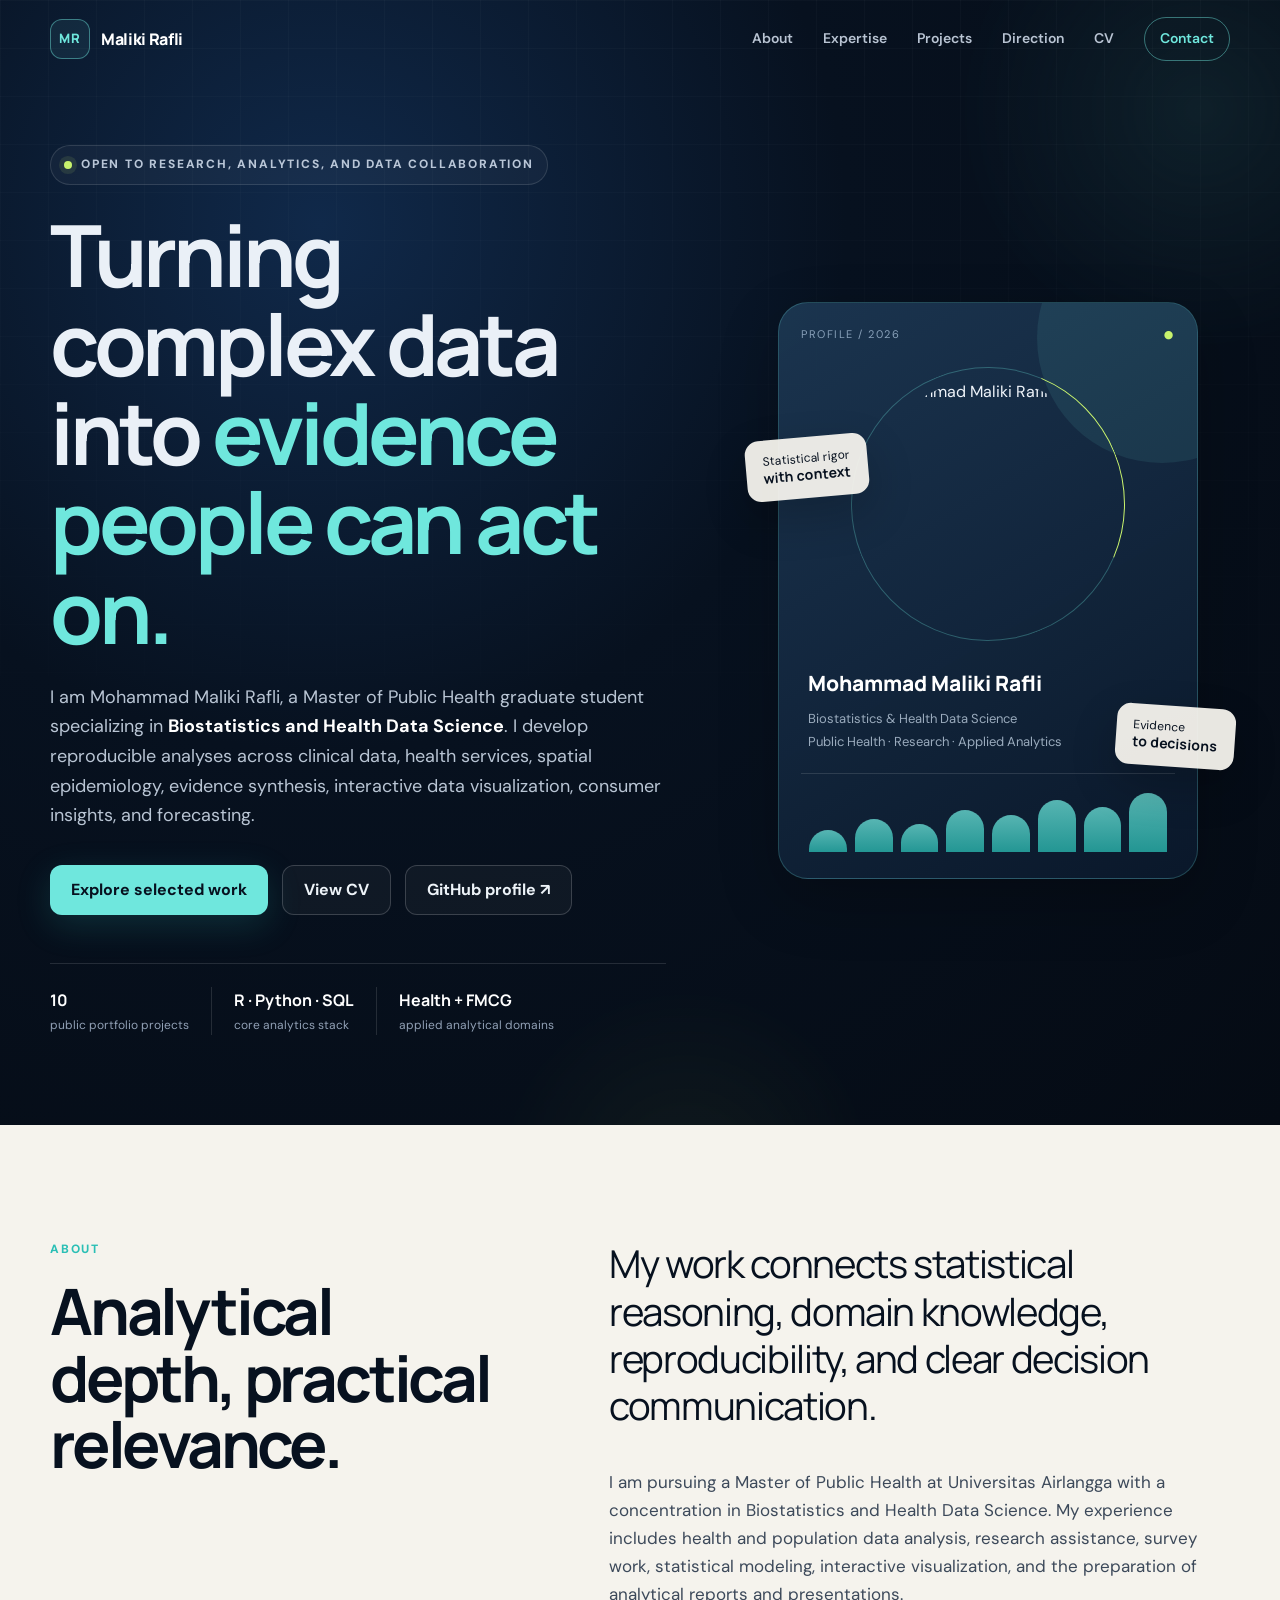
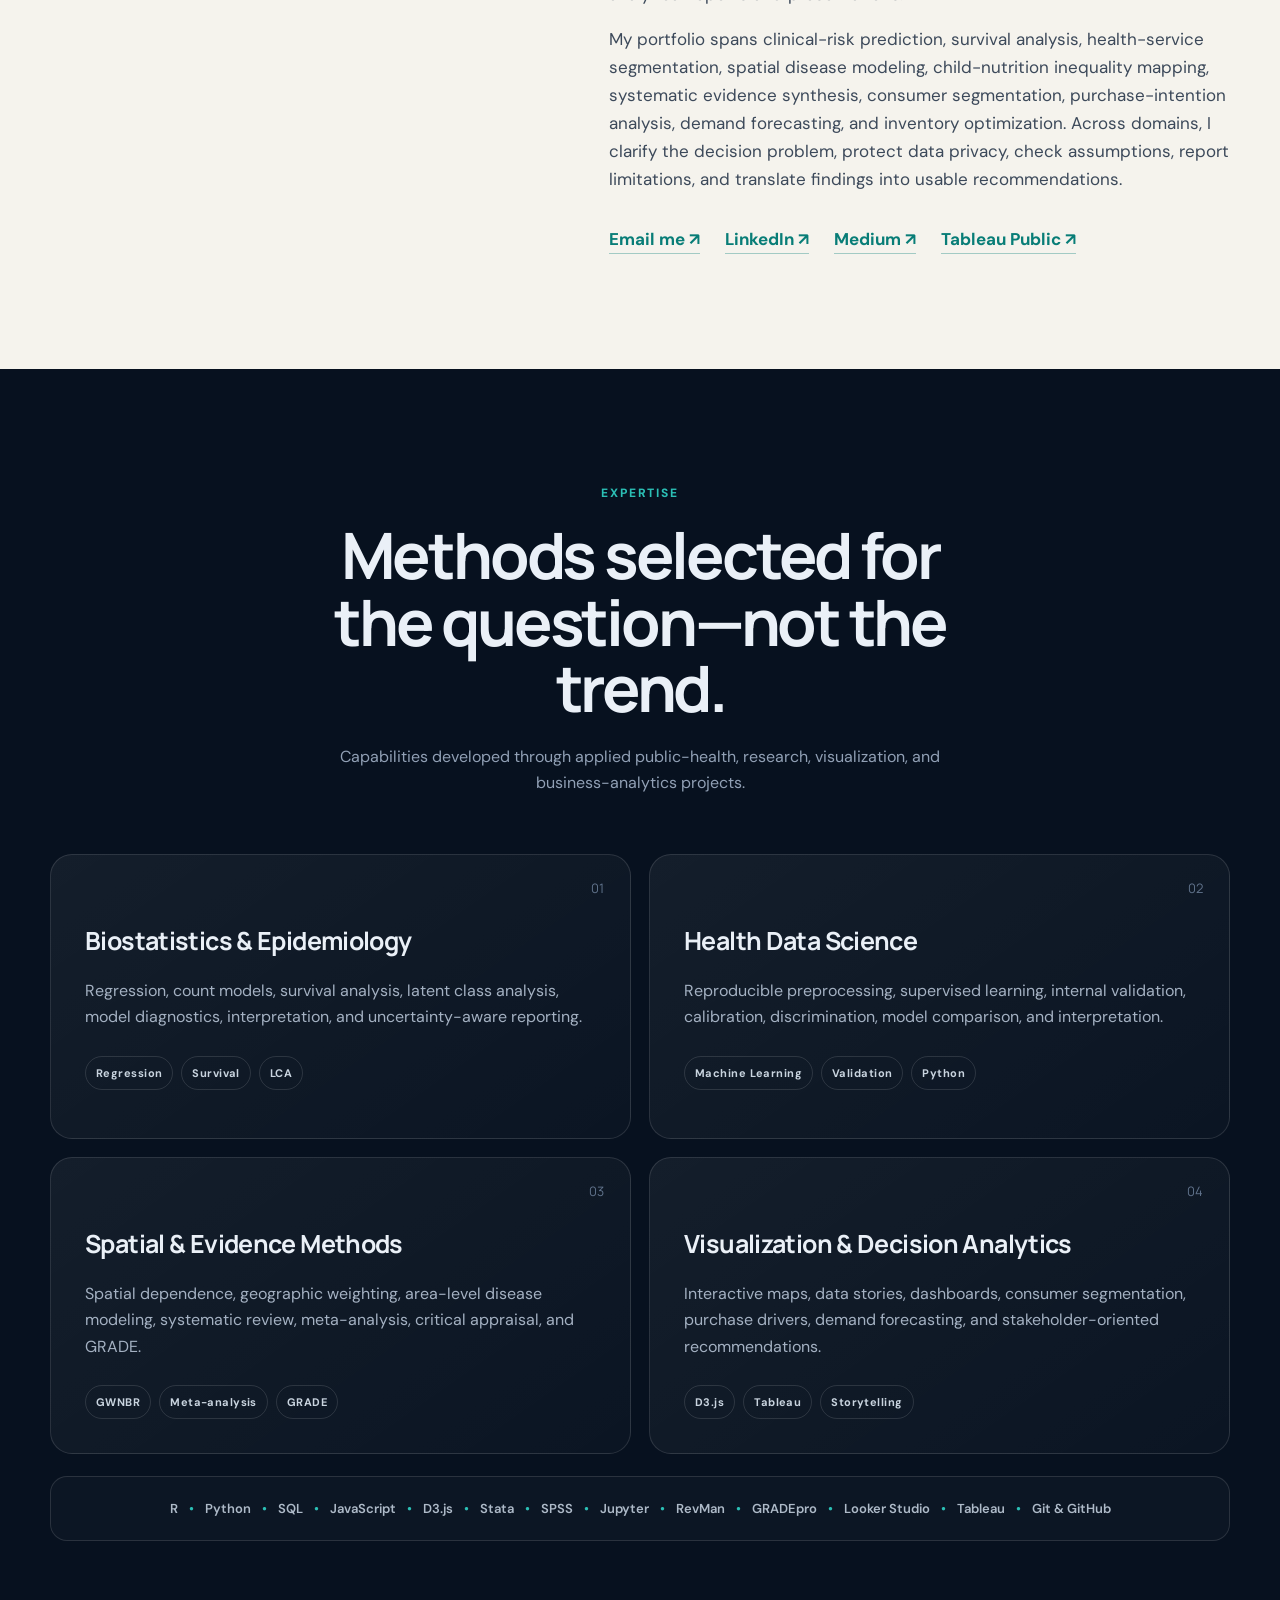
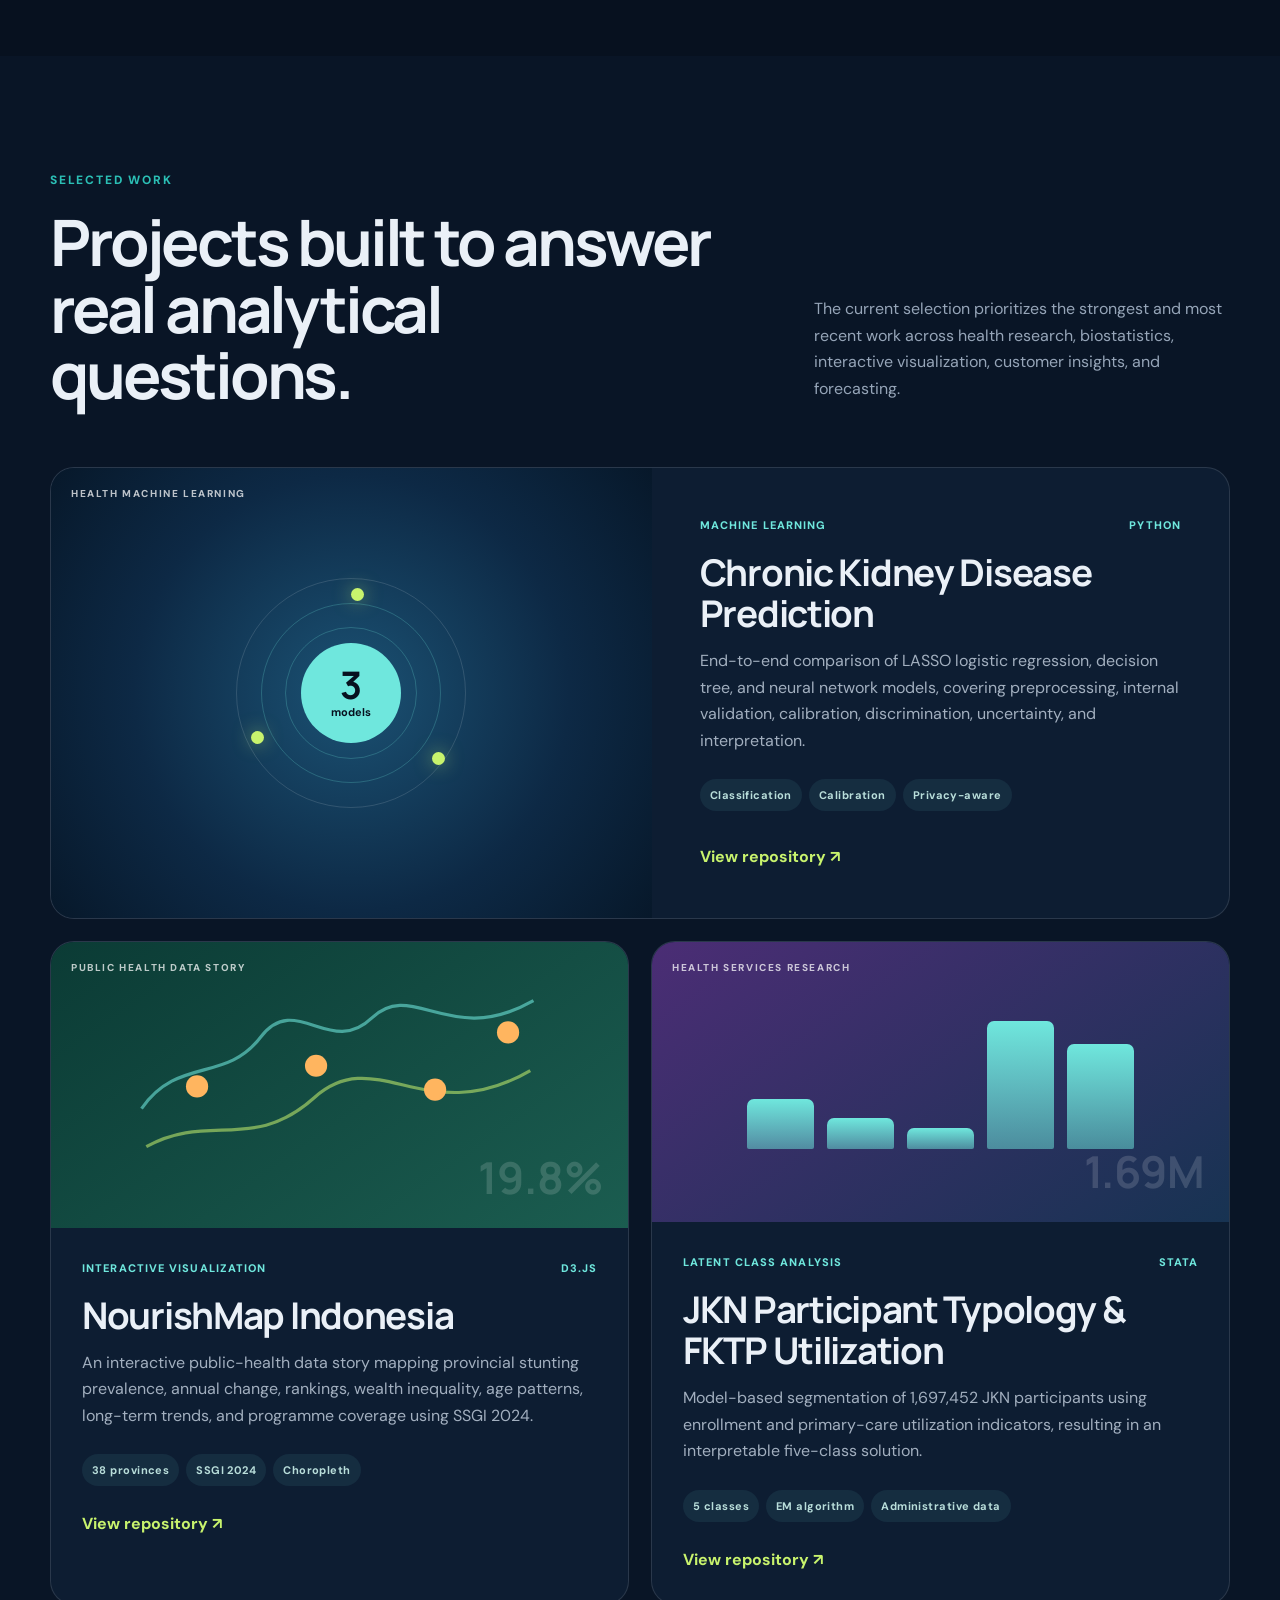
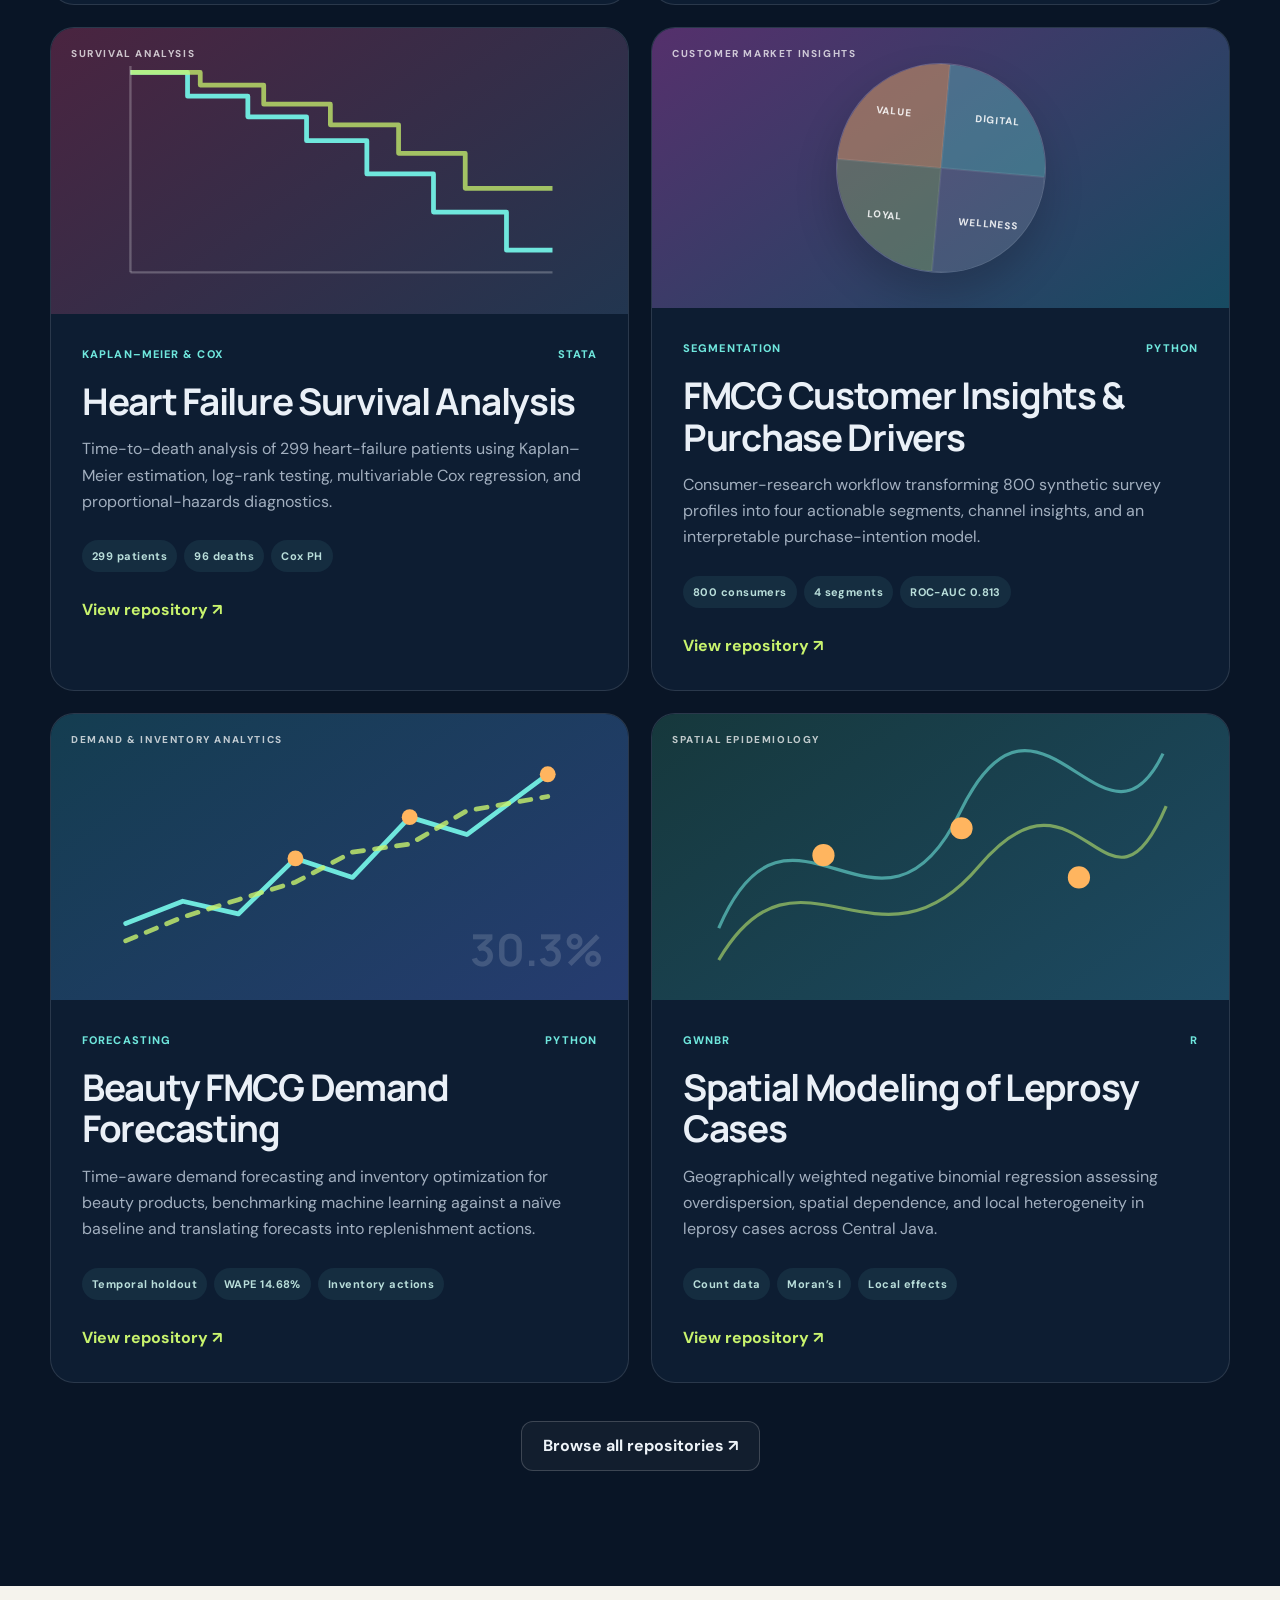
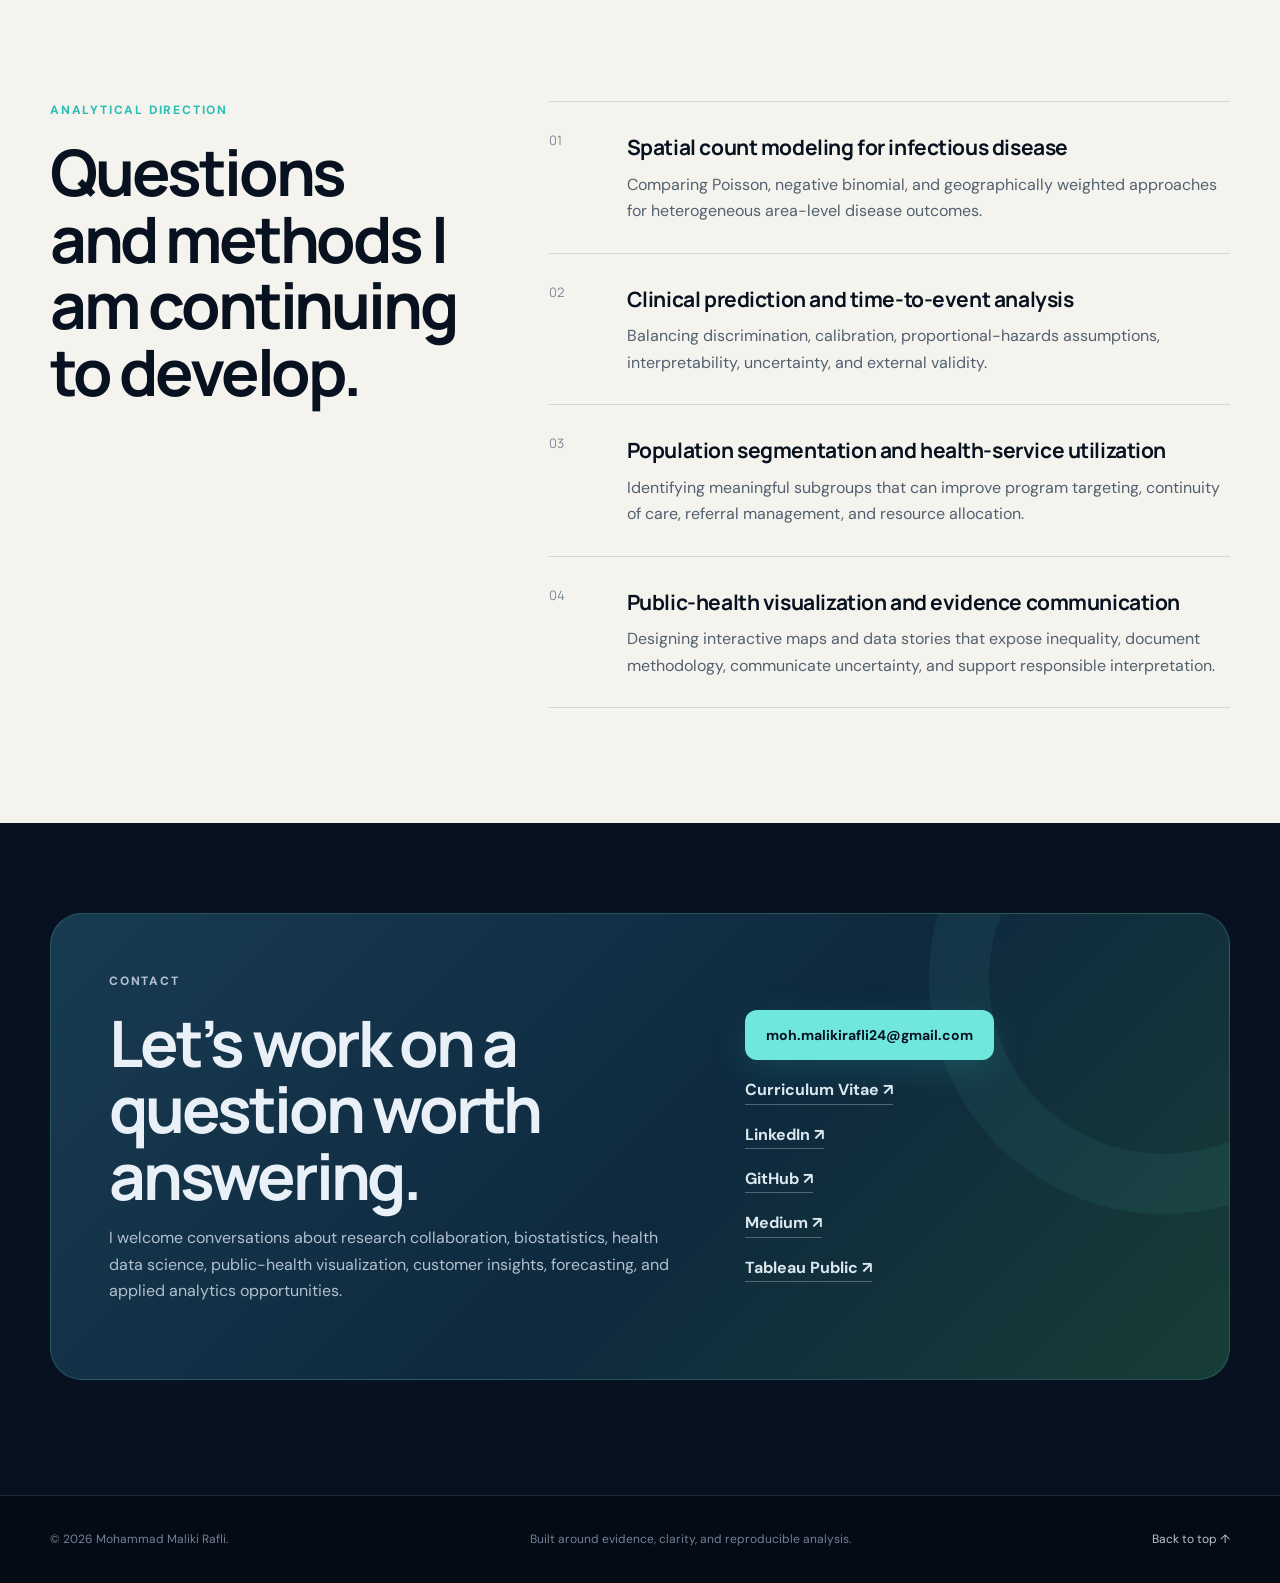
==== commit 5f3c9a7d: "Add NourishMap Indonesia to portfolio" ====
--- a/index.html
+++ b/index.html
@@ -3,10 +3,10 @@
 <head>
   <meta charset="utf-8" />
   <meta name="viewport" content="width=device-width, initial-scale=1" />
-  <meta name="description" content="Portfolio of Mohammad Maliki Rafli — biostatistics, health data science, public health research, consumer insights, and applied analytics." />
+  <meta name="description" content="Portfolio of Mohammad Maliki Rafli — biostatistics, health data science, public health research, interactive data visualization, consumer insights, and applied analytics." />
   <meta name="theme-color" content="#07111f" />
   <meta property="og:title" content="Mohammad Maliki Rafli | Biostatistics, Health Data Science & Analytics" />
-  <meta property="og:description" content="Reproducible analytics across public health, clinical data, spatial epidemiology, consumer insights, and demand forecasting." />
+  <meta property="og:description" content="Reproducible analytics across public health, clinical data, spatial epidemiology, interactive visualization, consumer insights, and forecasting." />
   <meta property="og:type" content="website" />
   <meta property="og:url" content="https://mohmalikirafli.github.io/" />
   <meta name="twitter:card" content="summary" />
@@ -33,6 +33,7 @@
       "sameAs": [
         "https://github.com/mohmalikirafli",
         "https://www.linkedin.com/in/malikirafli",
+        "https://public.tableau.com/app/profile/mohammad.maliki.rafli/vizzes",
         "https://medium.com/@malikirafli"
       ]
     }
@@ -57,6 +58,7 @@
         <a href="#expertise">Expertise</a>
         <a href="#projects">Projects</a>
         <a href="#research">Direction</a>
+        <a href="cv/">CV</a>
         <a href="#contact" class="nav-cta">Contact</a>
       </div>
     </nav>
@@ -72,14 +74,15 @@
           <h1>Turning complex data into <span>evidence people can act on.</span></h1>
           <p class="hero-lead">
             I am Mohammad Maliki Rafli, a Master of Public Health graduate student specializing in
-            <strong>Biostatistics and Health Data Science</strong>. I develop reproducible analyses across clinical data, health services, spatial epidemiology, evidence synthesis, consumer insights, and forecasting.
+            <strong>Biostatistics and Health Data Science</strong>. I develop reproducible analyses across clinical data, health services, spatial epidemiology, evidence synthesis, interactive data visualization, consumer insights, and forecasting.
           </p>
           <div class="hero-actions">
             <a class="button button-primary" href="#projects">Explore selected work</a>
+            <a class="button button-secondary" href="cv/">View CV</a>
             <a class="button button-secondary" href="https://github.com/mohmalikirafli" target="_blank" rel="noreferrer">GitHub profile ↗</a>
           </div>
           <div class="hero-proof" aria-label="Portfolio summary">
-            <div><strong>9</strong><span>public portfolio projects</span></div>
+            <div><strong>10</strong><span>public portfolio projects</span></div>
             <div><strong>R · Python · SQL</strong><span>core analytics stack</span></div>
             <div><strong>Health + FMCG</strong><span>applied analytical domains</span></div>
           </div>
@@ -121,10 +124,10 @@
             My work connects statistical reasoning, domain knowledge, reproducibility, and clear decision communication.
           </p>
           <p>
-            I am pursuing a Master of Public Health at Universitas Airlangga with a concentration in Biostatistics and Health Data Science. My experience includes health and population data analysis, research assistance, survey work, statistical modeling, and the preparation of analytical reports and presentations.
+            I am pursuing a Master of Public Health at Universitas Airlangga with a concentration in Biostatistics and Health Data Science. My experience includes health and population data analysis, research assistance, survey work, statistical modeling, interactive visualization, and the preparation of analytical reports and presentations.
           </p>
           <p>
-            My portfolio spans clinical-risk prediction, survival analysis, health-service segmentation, spatial disease modeling, systematic evidence synthesis, consumer segmentation, purchase-intention analysis, demand forecasting, and inventory optimization. Across domains, I clarify the decision problem, protect data privacy, check assumptions, report limitations, and translate findings into usable recommendations.
+            My portfolio spans clinical-risk prediction, survival analysis, health-service segmentation, spatial disease modeling, child-nutrition inequality mapping, systematic evidence synthesis, consumer segmentation, purchase-intention analysis, demand forecasting, and inventory optimization. Across domains, I clarify the decision problem, protect data privacy, check assumptions, report limitations, and translate findings into usable recommendations.
           </p>
           <div class="about-links">
             <a href="mailto:moh.malikirafli24@gmail.com">Email me ↗</a>
@@ -140,7 +143,7 @@
         <div class="section-heading centered reveal">
           <p class="section-kicker">Expertise</p>
           <h2>Methods selected for the question—not the trend.</h2>
-          <p>Capabilities developed through applied public-health, research, and business-analytics projects.</p>
+          <p>Capabilities developed through applied public-health, research, visualization, and business-analytics projects.</p>
         </div>
 
         <div class="expertise-grid">
@@ -164,14 +167,14 @@
           </article>
           <article class="expertise-card reveal">
             <span class="card-index">04</span>
-            <h3>Consumer & Business Analytics</h3>
-            <p>Consumer segmentation, purchase drivers, demand forecasting, inventory decision frameworks, dashboards, and stakeholder-oriented recommendations.</p>
-            <div class="tag-row"><span>Segmentation</span><span>Forecasting</span><span>Storytelling</span></div>
+            <h3>Visualization & Decision Analytics</h3>
+            <p>Interactive maps, data stories, dashboards, consumer segmentation, purchase drivers, demand forecasting, and stakeholder-oriented recommendations.</p>
+            <div class="tag-row"><span>D3.js</span><span>Tableau</span><span>Storytelling</span></div>
           </article>
         </div>
 
         <div class="tool-belt reveal" aria-label="Tools">
-          <span>R</span><span>Python</span><span>SQL</span><span>Stata</span><span>SPSS</span><span>Jupyter</span><span>RevMan</span><span>GRADEpro</span><span>Looker Studio</span><span>Git & GitHub</span>
+          <span>R</span><span>Python</span><span>SQL</span><span>JavaScript</span><span>D3.js</span><span>Stata</span><span>SPSS</span><span>Jupyter</span><span>RevMan</span><span>GRADEpro</span><span>Looker Studio</span><span>Tableau</span><span>Git & GitHub</span>
         </div>
       </div>
     </section>
@@ -183,7 +186,7 @@
             <p class="section-kicker">Selected work</p>
             <h2>Projects built to answer real analytical questions.</h2>
           </div>
-          <p>The current selection prioritizes the strongest and most recent work across health research, biostatistics, customer insights, and forecasting.</p>
+          <p>The current selection prioritizes the strongest and most recent work across health research, biostatistics, interactive visualization, customer insights, and forecasting.</p>
         </div>
 
         <div class="project-grid">
@@ -205,6 +208,25 @@
           </article>
 
           <article class="project-card reveal">
+            <div class="project-visual visual-spatial" style="background:linear-gradient(145deg,#0b3b35,#1b5d50)">
+              <span class="visual-label">PUBLIC HEALTH DATA STORY</span>
+              <svg viewBox="0 0 320 180" role="img" aria-label="Abstract map and nutrition inequality visualization">
+                <path d="M35 105 C58 72,88 89,110 60 S154 73,180 48 S229 67,282 37" />
+                <path d="M38 129 C78 107,105 133,144 98 S215 119,280 81" />
+                <circle cx="70" cy="91" r="7"/><circle cx="145" cy="78" r="7"/><circle cx="220" cy="93" r="7"/><circle cx="266" cy="57" r="7"/>
+              </svg>
+              <strong class="visual-number">19.8%</strong>
+            </div>
+            <div class="project-content">
+              <div class="project-top"><span>Interactive Visualization</span><span>D3.js</span></div>
+              <h3>NourishMap Indonesia</h3>
+              <p>An interactive public-health data story mapping provincial stunting prevalence, annual change, rankings, wealth inequality, age patterns, long-term trends, and programme coverage using SSGI 2024.</p>
+              <div class="project-facts"><span>38 provinces</span><span>SSGI 2024</span><span>Choropleth</span></div>
+              <a href="https://github.com/mohmalikirafli/indonesia-child-nutrition-map" target="_blank" rel="noreferrer">View repository ↗</a>
+            </div>
+          </article>
+
+          <article class="project-card reveal">
             <div class="project-visual visual-lca">
               <span class="visual-label">HEALTH SERVICES RESEARCH</span>
               <div class="class-bars"><span></span><span></span><span></span><span></span><span></span></div>
@@ -319,7 +341,7 @@
           </article>
           <article class="research-item reveal">
             <span>04</span>
-            <div><h3>Evidence synthesis and applied decision analytics</h3><p>Combining systematic evidence, consumer research, forecasting, and transparent modeling to support defensible health and business decisions.</p></div>
+            <div><h3>Public-health visualization and evidence communication</h3><p>Designing interactive maps and data stories that expose inequality, document methodology, communicate uncertainty, and support responsible interpretation.</p></div>
           </article>
         </div>
       </div>
@@ -330,10 +352,11 @@
         <div>
           <p class="section-kicker">Contact</p>
           <h2>Let’s work on a question worth answering.</h2>
-          <p>I welcome conversations about research collaboration, biostatistics, health data science, customer insights, forecasting, and applied analytics opportunities.</p>
+          <p>I welcome conversations about research collaboration, biostatistics, health data science, public-health visualization, customer insights, forecasting, and applied analytics opportunities.</p>
         </div>
         <div class="contact-actions">
           <a class="button button-primary" href="mailto:moh.malikirafli24@gmail.com">moh.malikirafli24@gmail.com</a>
+          <a class="text-link" href="cv/">Curriculum Vitae ↗</a>
           <a class="text-link" href="https://www.linkedin.com/in/malikirafli" target="_blank" rel="noreferrer">LinkedIn ↗</a>
           <a class="text-link" href="https://github.com/mohmalikirafli" target="_blank" rel="noreferrer">GitHub ↗</a>
           <a class="text-link" href="https://medium.com/@malikirafli" target="_blank" rel="noreferrer">Medium ↗</a>
--- a/styles.css
+++ b/styles.css
@@ -17,125 +17,105 @@
   --radius: 22px;
   --shadow: 0 22px 60px rgba(0,0,0,.22);
 }
-
 * { box-sizing: border-box; }
 html { scroll-behavior: smooth; }
-body {
-  margin: 0;
-  font-family: "DM Sans", system-ui, -apple-system, BlinkMacSystemFont, "Segoe UI", sans-serif;
-  color: #eaf0f7;
-  background: var(--ink);
-  line-height: 1.65;
-  overflow-x: hidden;
-}
-img { max-width: 100%; display: block; }
-a { color: inherit; text-decoration: none; }
-button, input, textarea { font: inherit; }
-.container { width: min(1180px, calc(100% - 40px)); margin-inline: auto; }
-.skip-link { position: fixed; left: 20px; top: -60px; z-index: 1000; background: var(--lime); color: var(--ink); padding: 10px 16px; border-radius: 8px; font-weight: 700; }
-.skip-link:focus { top: 20px; }
-
-.site-header {
-  position: fixed;
-  inset: 0 0 auto;
-  z-index: 100;
-  transition: background .25s ease, border-color .25s ease, backdrop-filter .25s ease;
-  border-bottom: 1px solid transparent;
-}
-.site-header.scrolled { background: rgba(7,17,31,.84); backdrop-filter: blur(18px); border-color: var(--line); }
-.nav { min-height: 78px; display: flex; align-items: center; justify-content: space-between; }
-.brand { display: inline-flex; align-items: center; gap: 11px; font-family: Manrope, sans-serif; font-weight: 800; letter-spacing: -.02em; }
-.brand-mark { width: 40px; aspect-ratio: 1; display: grid; place-items: center; border: 1px solid rgba(111,231,221,.45); background: rgba(111,231,221,.08); color: var(--cyan); border-radius: 12px; font-size: 13px; letter-spacing: .06em; }
-.brand-text { color: #fff; }
-.nav-menu { display: flex; align-items: center; gap: 30px; font-size: 14px; font-weight: 600; color: #b9c4d3; }
-.nav-menu a { transition: color .2s ease; }
-.nav-menu a:hover, .nav-menu a.active { color: var(--cyan); }
-.nav-cta { border: 1px solid rgba(111,231,221,.45); padding: 9px 15px; border-radius: 999px; }
-.nav-toggle { display: none; border: 0; background: transparent; padding: 8px; }
-.nav-toggle span { display: block; width: 25px; height: 2px; margin: 5px 0; background: #fff; transition: .2s; }
-
-.hero { min-height: 100vh; position: relative; display: grid; align-items: center; padding: 145px 0 90px; overflow: hidden; background: radial-gradient(circle at 25% 20%, #10294a 0, var(--ink) 40%, #050b14 100%); }
-.hero::before { content:""; position:absolute; inset:0; pointer-events:none; background-image: linear-gradient(rgba(255,255,255,.022) 1px, transparent 1px), linear-gradient(90deg, rgba(255,255,255,.022) 1px, transparent 1px); background-size: 48px 48px; mask-image: linear-gradient(to bottom, black, transparent 80%); }
-.hero-glow { position: absolute; border-radius: 50%; filter: blur(1px); opacity: .45; }
-.hero-glow-one { width: 520px; height: 520px; right: -180px; top: -150px; background: radial-gradient(circle, rgba(111,231,221,.18), transparent 68%); }
-.hero-glow-two { width: 400px; height: 400px; left: 38%; bottom: -250px; background: radial-gradient(circle, rgba(200,243,109,.12), transparent 70%); }
-.hero-grid { position: relative; z-index: 2; display: grid; grid-template-columns: 1.12fr .88fr; gap: 80px; align-items: center; }
-.eyebrow, .section-kicker { text-transform: uppercase; letter-spacing: .15em; font-size: 12px; font-weight: 800; }
-.eyebrow { display: inline-flex; align-items: center; gap: 9px; color: #b9c6d7; padding: 9px 13px; border: 1px solid var(--line); border-radius: 999px; background: rgba(255,255,255,.035); }
-.status-dot { width: 8px; height: 8px; border-radius: 50%; background: var(--lime); box-shadow: 0 0 0 5px rgba(200,243,109,.1); }
-.hero h1, .section h2 { font-family: Manrope, sans-serif; letter-spacing: -.05em; line-height: 1.04; margin: 0; }
-.hero h1 { font-size: clamp(3.25rem, 6.7vw, 6.75rem); max-width: 900px; margin-top: 25px; }
-.hero h1 span { color: var(--cyan); }
-.hero-lead { color: #b9c5d4; max-width: 730px; font-size: 18px; margin: 27px 0 0; }
-.hero-lead strong { color: #fff; }
-.hero-actions { display: flex; gap: 14px; flex-wrap: wrap; margin-top: 34px; }
-.button { display: inline-flex; align-items: center; justify-content: center; min-height: 50px; padding: 0 21px; border-radius: 12px; font-weight: 700; transition: transform .2s ease, background .2s ease, border-color .2s ease; }
-.button:hover { transform: translateY(-2px); }
-.button-primary { color: var(--ink); background: var(--cyan); box-shadow: 0 10px 35px rgba(43,191,181,.18); }
-.button-primary:hover { background: #92eee7; }
-.button-secondary { color: #edf3f8; border: 1px solid rgba(255,255,255,.18); background: rgba(255,255,255,.04); }
-.button-secondary:hover { border-color: var(--cyan); background: rgba(111,231,221,.07); }
-.hero-proof { display: flex; gap: 22px; flex-wrap: wrap; margin-top: 48px; padding-top: 23px; border-top: 1px solid var(--line); }
-.hero-proof div { display: grid; gap: 2px; padding-right: 22px; border-right: 1px solid var(--line); }
-.hero-proof div:last-child { border-right: 0; }
-.hero-proof strong { color: #fff; font-family: Manrope, sans-serif; }
-.hero-proof span { color: var(--muted); font-size: 12px; }
-
-.hero-visual { position: relative; min-height: 590px; display: grid; place-items: center; }
-.profile-card { width: min(420px, 92%); position: relative; border-radius: 30px; padding: 22px; background: linear-gradient(150deg, rgba(28,55,82,.95), rgba(10,24,43,.98)); border: 1px solid rgba(111,231,221,.22); box-shadow: var(--shadow); overflow: hidden; }
+body { margin:0; font-family:"DM Sans",system-ui,-apple-system,BlinkMacSystemFont,"Segoe UI",sans-serif; color:#eaf0f7; background:var(--ink); line-height:1.65; overflow-x:hidden; }
+img { max-width:100%; display:block; }
+a { color:inherit; text-decoration:none; }
+button,input,textarea { font:inherit; }
+.container { width:min(1180px,calc(100% - 40px)); margin-inline:auto; }
+.skip-link { position:fixed; left:20px; top:-60px; z-index:1000; background:var(--lime); color:var(--ink); padding:10px 16px; border-radius:8px; font-weight:700; }
+.skip-link:focus { top:20px; }
+.site-header { position:fixed; inset:0 0 auto; z-index:100; transition:background .25s ease,border-color .25s ease,backdrop-filter .25s ease; border-bottom:1px solid transparent; }
+.site-header.scrolled { background:rgba(7,17,31,.84); backdrop-filter:blur(18px); border-color:var(--line); }
+.nav { min-height:78px; display:flex; align-items:center; justify-content:space-between; }
+.brand { display:inline-flex; align-items:center; gap:11px; font-family:Manrope,sans-serif; font-weight:800; letter-spacing:-.02em; }
+.brand-mark { width:40px; aspect-ratio:1; display:grid; place-items:center; border:1px solid rgba(111,231,221,.45); background:rgba(111,231,221,.08); color:var(--cyan); border-radius:12px; font-size:13px; letter-spacing:.06em; }
+.brand-text { color:#fff; }
+.nav-menu { display:flex; align-items:center; gap:30px; font-size:14px; font-weight:600; color:#b9c4d3; }
+.nav-menu a { transition:color .2s ease; }
+.nav-menu a:hover,.nav-menu a.active { color:var(--cyan); }
+.nav-cta { border:1px solid rgba(111,231,221,.45); padding:9px 15px; border-radius:999px; }
+.nav-toggle { display:none; border:0; background:transparent; padding:8px; }
+.nav-toggle span { display:block; width:25px; height:2px; margin:5px 0; background:#fff; transition:.2s; }
+.hero { min-height:100vh; position:relative; display:grid; align-items:center; padding:145px 0 90px; overflow:hidden; background:radial-gradient(circle at 25% 20%,#10294a 0,var(--ink) 40%,#050b14 100%); }
+.hero::before { content:""; position:absolute; inset:0; pointer-events:none; background-image:linear-gradient(rgba(255,255,255,.022) 1px,transparent 1px),linear-gradient(90deg,rgba(255,255,255,.022) 1px,transparent 1px); background-size:48px 48px; mask-image:linear-gradient(to bottom,black,transparent 80%); }
+.hero-glow { position:absolute; border-radius:50%; filter:blur(1px); opacity:.45; }
+.hero-glow-one { width:520px; height:520px; right:-180px; top:-150px; background:radial-gradient(circle,rgba(111,231,221,.18),transparent 68%); }
+.hero-glow-two { width:400px; height:400px; left:38%; bottom:-250px; background:radial-gradient(circle,rgba(200,243,109,.12),transparent 70%); }
+.hero-grid { position:relative; z-index:2; display:grid; grid-template-columns:1.12fr .88fr; gap:80px; align-items:center; }
+.eyebrow,.section-kicker { text-transform:uppercase; letter-spacing:.15em; font-size:12px; font-weight:800; }
+.eyebrow { display:inline-flex; align-items:center; gap:9px; color:#b9c6d7; padding:9px 13px; border:1px solid var(--line); border-radius:999px; background:rgba(255,255,255,.035); }
+.status-dot { width:8px; height:8px; border-radius:50%; background:var(--lime); box-shadow:0 0 0 5px rgba(200,243,109,.1); }
+.hero h1,.section h2 { font-family:Manrope,sans-serif; letter-spacing:-.05em; line-height:1.04; margin:0; }
+.hero h1 { font-size:clamp(3.25rem,6.7vw,6.75rem); max-width:900px; margin-top:25px; }
+.hero h1 span { color:var(--cyan); }
+.hero-lead { color:#b9c5d4; max-width:730px; font-size:18px; margin:27px 0 0; }
+.hero-lead strong { color:#fff; }
+.hero-actions { display:flex; gap:14px; flex-wrap:wrap; margin-top:34px; }
+.button { display:inline-flex; align-items:center; justify-content:center; min-height:50px; padding:0 21px; border-radius:12px; font-weight:700; transition:transform .2s ease,background .2s ease,border-color .2s ease; }
+.button:hover { transform:translateY(-2px); }
+.button-primary { color:var(--ink); background:var(--cyan); box-shadow:0 10px 35px rgba(43,191,181,.18); }
+.button-primary:hover { background:#92eee7; }
+.button-secondary { color:#edf3f8; border:1px solid rgba(255,255,255,.18); background:rgba(255,255,255,.04); }
+.button-secondary:hover { border-color:var(--cyan); background:rgba(111,231,221,.07); }
+.hero-proof { display:flex; gap:22px; flex-wrap:wrap; margin-top:48px; padding-top:23px; border-top:1px solid var(--line); }
+.hero-proof div { display:grid; gap:2px; padding-right:22px; border-right:1px solid var(--line); }
+.hero-proof div:last-child { border-right:0; }
+.hero-proof strong { color:#fff; font-family:Manrope,sans-serif; }
+.hero-proof span { color:var(--muted); font-size:12px; }
+.hero-visual { position:relative; min-height:590px; display:grid; place-items:center; }
+.profile-card { width:min(420px,92%); position:relative; border-radius:30px; padding:22px; background:linear-gradient(150deg,rgba(28,55,82,.95),rgba(10,24,43,.98)); border:1px solid rgba(111,231,221,.22); box-shadow:var(--shadow); overflow:hidden; }
 .profile-card::before { content:""; position:absolute; width:250px; height:250px; right:-90px; top:-90px; border-radius:50%; background:rgba(111,231,221,.09); }
 .profile-topline { position:relative; display:flex; justify-content:space-between; color:#88a0b9; font-size:11px; letter-spacing:.14em; }
-.profile-signal { color: var(--lime); }
-.portrait-wrap { width: 250px; aspect-ratio: 1; margin: 36px auto 25px; position: relative; border-radius: 50%; }
-.portrait-wrap img { width: 100%; height: 100%; object-fit: cover; border-radius: 50%; filter: saturate(.8) contrast(1.04); }
-.portrait-ring { position:absolute; inset:-12px; border:1px solid rgba(111,231,221,.3); border-radius:50%; border-right-color: var(--lime); transform: rotate(-22deg); }
-.profile-meta { padding: 10px 7px 18px; border-bottom: 1px solid var(--line); }
-.profile-meta p { margin: 2px 0; color: #9aabbd; font-size: 13px; }
-.profile-meta .profile-name { color: #fff; font-family: Manrope, sans-serif; font-size: 21px; font-weight: 800; margin-bottom: 7px; }
-.mini-chart { height: 82px; display: flex; align-items: end; gap: 8px; padding: 19px 8px 4px; }
-.mini-chart span { flex: 1; min-width: 5px; background: linear-gradient(to top, var(--cyan-deep), var(--cyan)); border-radius: 999px 999px 3px 3px; opacity: .75; }
-.floating-note { position: absolute; padding: 13px 17px; border-radius: 14px; background: rgba(245,243,237,.95); color: var(--ink); font-size: 12px; line-height: 1.35; box-shadow: 0 18px 45px rgba(0,0,0,.2); }
-.floating-note strong { font-family: Manrope; font-size: 14px; }
-.note-one { left: 0; top: 24%; transform: rotate(-5deg); }
-.note-two { right: -5px; bottom: 20%; transform: rotate(4deg); }
-
-.section { padding: 115px 0; }
-.section-light { background: var(--paper); color: var(--ink); }
-.section-heading { max-width: 620px; }
-.section-kicker { color: var(--cyan-deep); margin: 0 0 18px; }
-.section h2 { font-size: clamp(2.5rem, 5vw, 4.7rem); }
-.section-heading.centered { text-align: center; margin-inline: auto; }
-.section-heading.centered p:last-child { color: var(--muted); max-width: 670px; margin: 22px auto 0; }
-.about-grid { display: grid; grid-template-columns: .85fr 1.15fr; gap: 100px; align-items: start; }
-.about-copy { font-size: 17px; color: #3c495a; }
-.about-copy .large-copy { font-family: Manrope, sans-serif; color: var(--ink); font-size: clamp(1.7rem, 3vw, 2.8rem); line-height: 1.23; letter-spacing: -.035em; margin-top: 0; }
-.about-links { display: flex; gap: 25px; flex-wrap: wrap; padding-top: 15px; }
-.about-links a { font-weight: 700; color: #087d77; border-bottom: 1px solid rgba(8,125,119,.35); }
-
-.expertise-grid { display: grid; grid-template-columns: repeat(2, 1fr); gap: 18px; margin-top: 58px; }
-.expertise-card { position: relative; min-height: 285px; padding: 34px; border: 1px solid var(--line); background: linear-gradient(145deg, rgba(255,255,255,.055), rgba(255,255,255,.02)); border-radius: var(--radius); transition: transform .25s ease, border-color .25s ease; }
-.expertise-card:hover { transform: translateY(-5px); border-color: rgba(111,231,221,.38); }
+.profile-signal { color:var(--lime); }
+.portrait-wrap { width:250px; aspect-ratio:1; margin:36px auto 25px; position:relative; border-radius:50%; }
+.portrait-wrap img { width:100%; height:100%; object-fit:cover; border-radius:50%; filter:saturate(.8) contrast(1.04); }
+.portrait-ring { position:absolute; inset:-12px; border:1px solid rgba(111,231,221,.3); border-radius:50%; border-right-color:var(--lime); transform:rotate(-22deg); }
+.profile-meta { padding:10px 7px 18px; border-bottom:1px solid var(--line); }
+.profile-meta p { margin:2px 0; color:#9aabbd; font-size:13px; }
+.profile-meta .profile-name { color:#fff; font-family:Manrope,sans-serif; font-size:21px; font-weight:800; margin-bottom:7px; }
+.mini-chart { height:82px; display:flex; align-items:end; gap:8px; padding:19px 8px 4px; }
+.mini-chart span { flex:1; min-width:5px; background:linear-gradient(to top,var(--cyan-deep),var(--cyan)); border-radius:999px 999px 3px 3px; opacity:.75; }
+.floating-note { position:absolute; padding:13px 17px; border-radius:14px; background:rgba(245,243,237,.95); color:var(--ink); font-size:12px; line-height:1.35; box-shadow:0 18px 45px rgba(0,0,0,.2); }
+.floating-note strong { font-family:Manrope; font-size:14px; }
+.note-one { left:0; top:24%; transform:rotate(-5deg); }
+.note-two { right:-5px; bottom:20%; transform:rotate(4deg); }
+.section { padding:115px 0; }
+.section-light { background:var(--paper); color:var(--ink); }
+.section-heading { max-width:620px; }
+.section-kicker { color:var(--cyan-deep); margin:0 0 18px; }
+.section h2 { font-size:clamp(2.5rem,5vw,4.7rem); }
+.section-heading.centered { text-align:center; margin-inline:auto; }
+.section-heading.centered p:last-child { color:var(--muted); max-width:670px; margin:22px auto 0; }
+.about-grid { display:grid; grid-template-columns:.85fr 1.15fr; gap:100px; align-items:start; }
+.about-copy { font-size:17px; color:#3c495a; }
+.about-copy .large-copy { font-family:Manrope,sans-serif; color:var(--ink); font-size:clamp(1.7rem,3vw,2.8rem); line-height:1.23; letter-spacing:-.035em; margin-top:0; }
+.about-links { display:flex; gap:25px; flex-wrap:wrap; padding-top:15px; }
+.about-links a { font-weight:700; color:#087d77; border-bottom:1px solid rgba(8,125,119,.35); }
+.expertise-grid { display:grid; grid-template-columns:repeat(2,1fr); gap:18px; margin-top:58px; }
+.expertise-card { position:relative; min-height:285px; padding:34px; border:1px solid var(--line); background:linear-gradient(145deg,rgba(255,255,255,.055),rgba(255,255,255,.02)); border-radius:var(--radius); transition:transform .25s ease,border-color .25s ease; }
+.expertise-card:hover { transform:translateY(-5px); border-color:rgba(111,231,221,.38); }
 .card-index { position:absolute; right:26px; top:23px; color:#60728b; font-family:Manrope; font-size:13px; }
-.expertise-card h3 { font-family: Manrope; font-size: 25px; letter-spacing: -.025em; margin: 31px 0 12px; }
-.expertise-card p { color: #a4b1c2; max-width: 530px; }
+.expertise-card h3 { font-family:Manrope; font-size:25px; letter-spacing:-.025em; margin:31px 0 12px; }
+.expertise-card p { color:#a4b1c2; max-width:530px; }
 .tag-row { display:flex; flex-wrap:wrap; gap:8px; margin-top:25px; }
-.tag-row span, .project-facts span { font-size: 11px; font-weight: 700; letter-spacing: .04em; padding: 7px 10px; border-radius: 999px; }
-.tag-row span { color: #c9d4df; border: 1px solid var(--line); }
-.tool-belt { margin-top: 22px; display:flex; flex-wrap:wrap; justify-content:center; gap:11px; padding:21px; border:1px solid var(--line); border-radius:17px; background:rgba(255,255,255,.025); }
+.tag-row span,.project-facts span { font-size:11px; font-weight:700; letter-spacing:.04em; padding:7px 10px; border-radius:999px; }
+.tag-row span { color:#c9d4df; border:1px solid var(--line); }
+.tool-belt { margin-top:22px; display:flex; flex-wrap:wrap; justify-content:center; gap:11px; padding:21px; border:1px solid var(--line); border-radius:17px; background:rgba(255,255,255,.025); }
 .tool-belt span { color:#aebac8; font-size:13px; font-weight:600; }
 .tool-belt span:not(:last-child)::after { content:"•"; margin-left:11px; color:var(--cyan-deep); }
-
-.section-projects { background: #091526; }
+.section-projects { background:#091526; }
 .projects-heading { display:grid; grid-template-columns:1.25fr .75fr; align-items:end; gap:70px; margin-bottom:58px; }
 .projects-heading p:last-child { color:#96a5b8; margin:0 0 7px; }
-.project-grid { display: grid; grid-template-columns: repeat(2, minmax(0,1fr)); gap: 22px; }
-.project-card { overflow:hidden; border-radius:24px; border:1px solid var(--line); background:#0d1d32; transition: transform .25s ease, border-color .25s ease; }
-.project-card:hover { transform: translateY(-6px); border-color: rgba(111,231,221,.37); }
-.project-featured { grid-column: 1 / -1; display:grid; grid-template-columns: 1.02fr .98fr; }
-.project-featured .project-visual { min-height: 450px; }
-.project-visual { min-height: 280px; position:relative; overflow:hidden; display:grid; place-items:center; }
+.project-grid { display:grid; grid-template-columns:repeat(2,minmax(0,1fr)); gap:22px; }
+.project-card { overflow:hidden; border-radius:24px; border:1px solid var(--line); background:#0d1d32; transition:transform .25s ease,border-color .25s ease; }
+.project-card:hover { transform:translateY(-6px); border-color:rgba(111,231,221,.37); }
+.project-featured { grid-column:1 / -1; display:grid; grid-template-columns:1.02fr .98fr; }
+.project-featured .project-visual { min-height:450px; }
+.project-visual { min-height:280px; position:relative; overflow:hidden; display:grid; place-items:center; }
 .visual-label { position:absolute; left:20px; top:18px; z-index:2; font-size:10px; letter-spacing:.16em; font-weight:800; color:rgba(255,255,255,.73); }
-.project-content { padding: 31px; }
+.project-content { padding:31px; }
 .project-featured .project-content { display:flex; flex-direction:column; justify-content:center; padding:48px; }
 .project-top { display:flex; justify-content:space-between; gap:15px; color:var(--cyan); font-size:11px; text-transform:uppercase; letter-spacing:.1em; font-weight:800; }
 .project-content h3 { font-family:Manrope; font-size:clamp(1.55rem,3vw,2.3rem); line-height:1.12; letter-spacing:-.035em; margin:18px 0 14px; }
@@ -143,51 +123,45 @@
 .project-facts { display:flex; flex-wrap:wrap; gap:7px; margin:25px 0; }
 .project-facts span { background:rgba(111,231,221,.08); color:#b9deda; }
 .project-content > a { display:inline-flex; color:var(--lime); font-weight:700; margin-top:auto; }
-.visual-ckd { background: radial-gradient(circle at 50% 50%, #1b5274, #0d2945 58%, #07182a); }
+.visual-ckd { background:radial-gradient(circle at 50% 50%,#1b5274,#0d2945 58%,#07182a); }
 .metric-orbit { width:230px; aspect-ratio:1; position:relative; display:grid; place-items:center; border:1px solid rgba(255,255,255,.13); border-radius:50%; }
-.metric-orbit::before, .metric-orbit::after { content:""; position:absolute; border-radius:50%; border:1px solid rgba(111,231,221,.23); }
+.metric-orbit::before,.metric-orbit::after { content:""; position:absolute; border-radius:50%; border:1px solid rgba(111,231,221,.23); }
 .metric-orbit::before { inset:24px; }
 .metric-orbit::after { inset:48px; }
 .orbit-center { z-index:2; width:100px; aspect-ratio:1; display:grid; place-content:center; text-align:center; border-radius:50%; background:var(--cyan); color:var(--ink); }
 .orbit-center strong { font-family:Manrope; font-size:38px; line-height:1; }
 .orbit-center span { font-size:11px; font-weight:700; }
 .metric-orbit i { position:absolute; width:13px; height:13px; border-radius:50%; background:var(--lime); box-shadow:0 0 18px rgba(200,243,109,.55); }
-.metric-orbit i:nth-child(2){ top:9px; left:50%; }
-.metric-orbit i:nth-child(3){ right:20px; bottom:42px; }
-.metric-orbit i:nth-child(4){ left:14px; bottom:63px; }
+.metric-orbit i:nth-child(2){top:9px;left:50%}.metric-orbit i:nth-child(3){right:20px;bottom:42px}.metric-orbit i:nth-child(4){left:14px;bottom:63px}
 .visual-lca { background:linear-gradient(145deg,#4b2d75,#173352); }
 .class-bars { width:67%; height:135px; display:flex; align-items:end; gap:13px; }
 .class-bars span { flex:1; border-radius:7px 7px 2px 2px; background:linear-gradient(to top,rgba(111,231,221,.5),var(--cyan)); }
 .class-bars span:nth-child(1){height:37%}.class-bars span:nth-child(2){height:23%}.class-bars span:nth-child(3){height:16%}.class-bars span:nth-child(4){height:95%}.class-bars span:nth-child(5){height:78%}
 .visual-number { position:absolute; right:24px; bottom:14px; font-family:Manrope; font-size:44px; color:rgba(255,255,255,.15); }
 .visual-spatial { background:linear-gradient(145deg,#16383c,#1d4a63); }
-.visual-spatial svg, .visual-regression svg { width:88%; height:auto; overflow:visible; }
+.visual-spatial svg,.visual-survival svg,.visual-forecast svg { width:88%; height:auto; overflow:visible; }
 .visual-spatial path { fill:none; stroke:rgba(111,231,221,.58); stroke-width:2; }
 .visual-spatial path:nth-child(2){stroke:rgba(200,243,109,.55)}
 .visual-spatial circle { fill:var(--orange); }
-.visual-regression { background:linear-gradient(145deg,#49324e,#20344a); }
-.visual-regression line { stroke:var(--lime); stroke-width:3; }
-.visual-regression circle { fill:var(--cyan); opacity:.8; }
-.visual-workforce { background:linear-gradient(145deg,#5a3d20,#44344f); }
-.dot-map { width:230px; height:160px; position:relative; }
-.dot-map i { position:absolute; width:18px; height:18px; border-radius:50%; background:var(--orange); box-shadow:0 0 0 7px rgba(255,181,95,.08); }
-.dot-map i:nth-child(1){left:8%;top:50%}.dot-map i:nth-child(2){left:20%;top:22%}.dot-map i:nth-child(3){left:32%;top:63%}.dot-map i:nth-child(4){left:41%;top:37%}.dot-map i:nth-child(5){left:54%;top:16%}.dot-map i:nth-child(6){left:62%;top:52%}.dot-map i:nth-child(7){left:75%;top:31%}.dot-map i:nth-child(8){left:88%;top:59%}.dot-map i:nth-child(9){left:17%;top:80%}.dot-map i:nth-child(10){left:50%;top:77%}.dot-map i:nth-child(11){left:72%;top:82%}.dot-map i:nth-child(12){left:90%;top:18%}
-.visual-commerce { background:linear-gradient(145deg,#174358,#173356); }
-.commerce-dashboard { width:72%; height:155px; display:grid; grid-template-columns:1fr 1fr; gap:12px; transform:rotate(-2deg); }
-.commerce-dashboard span { border-radius:12px; background:rgba(255,255,255,.09); border:1px solid rgba(111,231,221,.2); position:relative; }
-.commerce-dashboard span::before { content:""; position:absolute; left:13px; right:13px; bottom:13px; height:45%; background:repeating-linear-gradient(90deg,var(--cyan) 0 8px,transparent 8px 15px); opacity:.7; }
-.commerce-dashboard span:nth-child(2)::before{height:70%;background:linear-gradient(145deg,var(--lime),transparent)}
-.commerce-dashboard span:nth-child(3)::before{height:55%;background:linear-gradient(to right,var(--orange),var(--cyan))}
-.commerce-dashboard span:nth-child(4)::before{height:65%;border-radius:50%;background:conic-gradient(var(--cyan) 0 62%,rgba(255,255,255,.1) 62%)}
+.visual-survival { background:linear-gradient(145deg,#4a2440,#223650); }
+.visual-survival path { fill:none; stroke:var(--cyan); stroke-width:3; stroke-linejoin:round; }
+.visual-survival path:nth-child(2){stroke:var(--lime);opacity:.75}
+.visual-survival line { stroke:rgba(255,255,255,.24); stroke-width:1.5; }
+.visual-insights { background:linear-gradient(145deg,#55306c,#174b62); }
+.segment-wheel { width:210px; aspect-ratio:1; border-radius:50%; display:grid; grid-template-columns:1fr 1fr; overflow:hidden; transform:rotate(5deg); border:1px solid rgba(255,255,255,.2); box-shadow:0 20px 40px rgba(0,0,0,.18); }
+.segment-wheel span { display:grid; place-items:center; text-align:center; font-size:10px; font-weight:800; letter-spacing:.08em; color:rgba(255,255,255,.86); border:1px solid rgba(255,255,255,.08); }
+.segment-wheel span:nth-child(1){background:rgba(255,181,95,.42)}.segment-wheel span:nth-child(2){background:rgba(111,231,221,.30)}.segment-wheel span:nth-child(3){background:rgba(200,243,109,.25)}.segment-wheel span:nth-child(4){background:rgba(255,255,255,.12)}
+.visual-forecast { background:linear-gradient(145deg,#143d50,#263c70); }
+.visual-forecast polyline { fill:none; stroke:var(--cyan); stroke-width:3; stroke-linecap:round; stroke-linejoin:round; }
+.visual-forecast polyline:nth-child(2){stroke:var(--lime);stroke-dasharray:7 7;opacity:.8}
+.visual-forecast circle { fill:var(--orange); }
 .all-projects { display:flex; justify-content:center; margin-top:38px; }
-
 .research-grid { display:grid; grid-template-columns:.75fr 1.25fr; gap:90px; }
 .research-list { border-top:1px solid var(--line-dark); }
 .research-item { display:grid; grid-template-columns:60px 1fr; gap:18px; padding:28px 0; border-bottom:1px solid var(--line-dark); }
 .research-item > span { font-family:Manrope; color:#7c8898; font-size:13px; }
 .research-item h3 { font-family:Manrope; font-size:21px; letter-spacing:-.02em; margin:0 0 7px; }
 .research-item p { color:#526070; margin:0; }
-
 .contact-section { padding-top:90px; }
 .contact-panel { min-height:390px; display:grid; grid-template-columns:1.15fr .85fr; gap:60px; align-items:center; padding:58px; border-radius:32px; background:linear-gradient(135deg,#183b52,#0e293e 55%,#183d36); border:1px solid rgba(111,231,221,.2); position:relative; overflow:hidden; }
 .contact-panel::after { content:""; position:absolute; width:350px; height:350px; border-radius:50%; right:-170px; top:-170px; border:60px solid rgba(111,231,221,.06); }
@@ -200,51 +174,8 @@
 .footer-inner { display:flex; justify-content:space-between; gap:24px; align-items:center; }
 .footer-inner p { margin:0; }
 .footer-inner a { color:#b6c3d1; }
-
-.reveal { opacity:0; transform:translateY(22px); transition:opacity .7s ease, transform .7s ease; }
+.reveal { opacity:0; transform:translateY(22px); transition:opacity .7s ease,transform .7s ease; }
 .reveal.visible { opacity:1; transform:none; }
-
-@media (max-width: 980px) {
-  .hero-grid, .about-grid, .research-grid, .projects-heading, .contact-panel { grid-template-columns:1fr; }
-  .hero-grid { gap:35px; }
-  .hero-copy { text-align:center; }
-  .hero-lead { margin-inline:auto; }
-  .hero-actions, .hero-proof { justify-content:center; }
-  .hero-visual { min-height:520px; }
-  .about-grid, .research-grid { gap:45px; }
-  .projects-heading { gap:20px; }
-  .project-featured { grid-template-columns:1fr; }
-  .project-featured .project-visual { min-height:340px; }
-  .contact-panel { padding:45px; }
-}
-
-@media (max-width: 760px) {
-  .container { width:min(100% - 28px, 1180px); }
-  .nav-toggle { display:block; }
-  .nav-menu { position:absolute; left:14px; right:14px; top:70px; display:none; flex-direction:column; align-items:stretch; gap:0; padding:12px; background:rgba(7,17,31,.98); border:1px solid var(--line); border-radius:16px; box-shadow:var(--shadow); }
-  .nav-menu.open { display:flex; }
-  .nav-menu a { padding:13px 14px; }
-  .nav-cta { border:0; }
-  .hero { padding-top:120px; }
-  .hero h1 { font-size:clamp(3rem,14vw,4.8rem); }
-  .hero-proof { gap:12px; }
-  .hero-proof div { padding-right:12px; }
-  .hero-visual { min-height:480px; }
-  .floating-note { display:none; }
-  .profile-card { width:min(390px,100%); }
-  .portrait-wrap { width:210px; }
-  .section { padding:85px 0; }
-  .expertise-grid, .project-grid { grid-template-columns:1fr; }
-  .project-featured { grid-column:auto; display:block; }
-  .project-featured .project-content { padding:31px; }
-  .project-visual, .project-featured .project-visual { min-height:260px; }
-  .tool-belt span::after { display:none; }
-  .contact-panel { padding:32px 24px; border-radius:24px; }
-  .footer-inner { flex-direction:column; text-align:center; }
-}
-
-@media (prefers-reduced-motion: reduce) {
-  html { scroll-behavior:auto; }
-  *, *::before, *::after { animation:none !important; transition:none !important; }
-  .reveal { opacity:1; transform:none; }
-}
+@media (max-width:980px){.hero-grid,.about-grid,.research-grid,.projects-heading,.contact-panel{grid-template-columns:1fr}.hero-grid{gap:35px}.hero-copy{text-align:center}.hero-lead{margin-inline:auto}.hero-actions,.hero-proof{justify-content:center}.hero-visual{min-height:520px}.about-grid,.research-grid{gap:45px}.projects-heading{gap:20px}.project-featured{grid-template-columns:1fr}.project-featured .project-visual{min-height:340px}.contact-panel{padding:45px}}
+@media (max-width:760px){.container{width:min(100% - 28px,1180px)}.nav-toggle{display:block}.nav-menu{position:absolute;left:14px;right:14px;top:70px;display:none;flex-direction:column;align-items:stretch;gap:0;padding:12px;background:rgba(7,17,31,.98);border:1px solid var(--line);border-radius:16px;box-shadow:var(--shadow)}.nav-menu.open{display:flex}.nav-menu a{padding:13px 14px}.nav-cta{border:0}.hero{padding-top:120px}.hero h1{font-size:clamp(3rem,14vw,4.8rem)}.hero-proof{gap:12px}.hero-proof div{padding-right:12px}.hero-visual{min-height:480px}.floating-note{display:none}.profile-card{width:min(390px,100%)}.portrait-wrap{width:210px}.section{padding:85px 0}.expertise-grid,.project-grid{grid-template-columns:1fr}.project-featured{grid-column:auto;display:block}.project-featured .project-content{padding:31px}.project-visual,.project-featured .project-visual{min-height:260px}.tool-belt span::after{display:none}.contact-panel{padding:32px 24px;border-radius:24px}.footer-inner{flex-direction:column;text-align:center}}
+@media (prefers-reduced-motion:reduce){html{scroll-behavior:auto}*,*::before,*::after{animation:none!important;transition:none!important}.reveal{opacity:1;transform:none}}
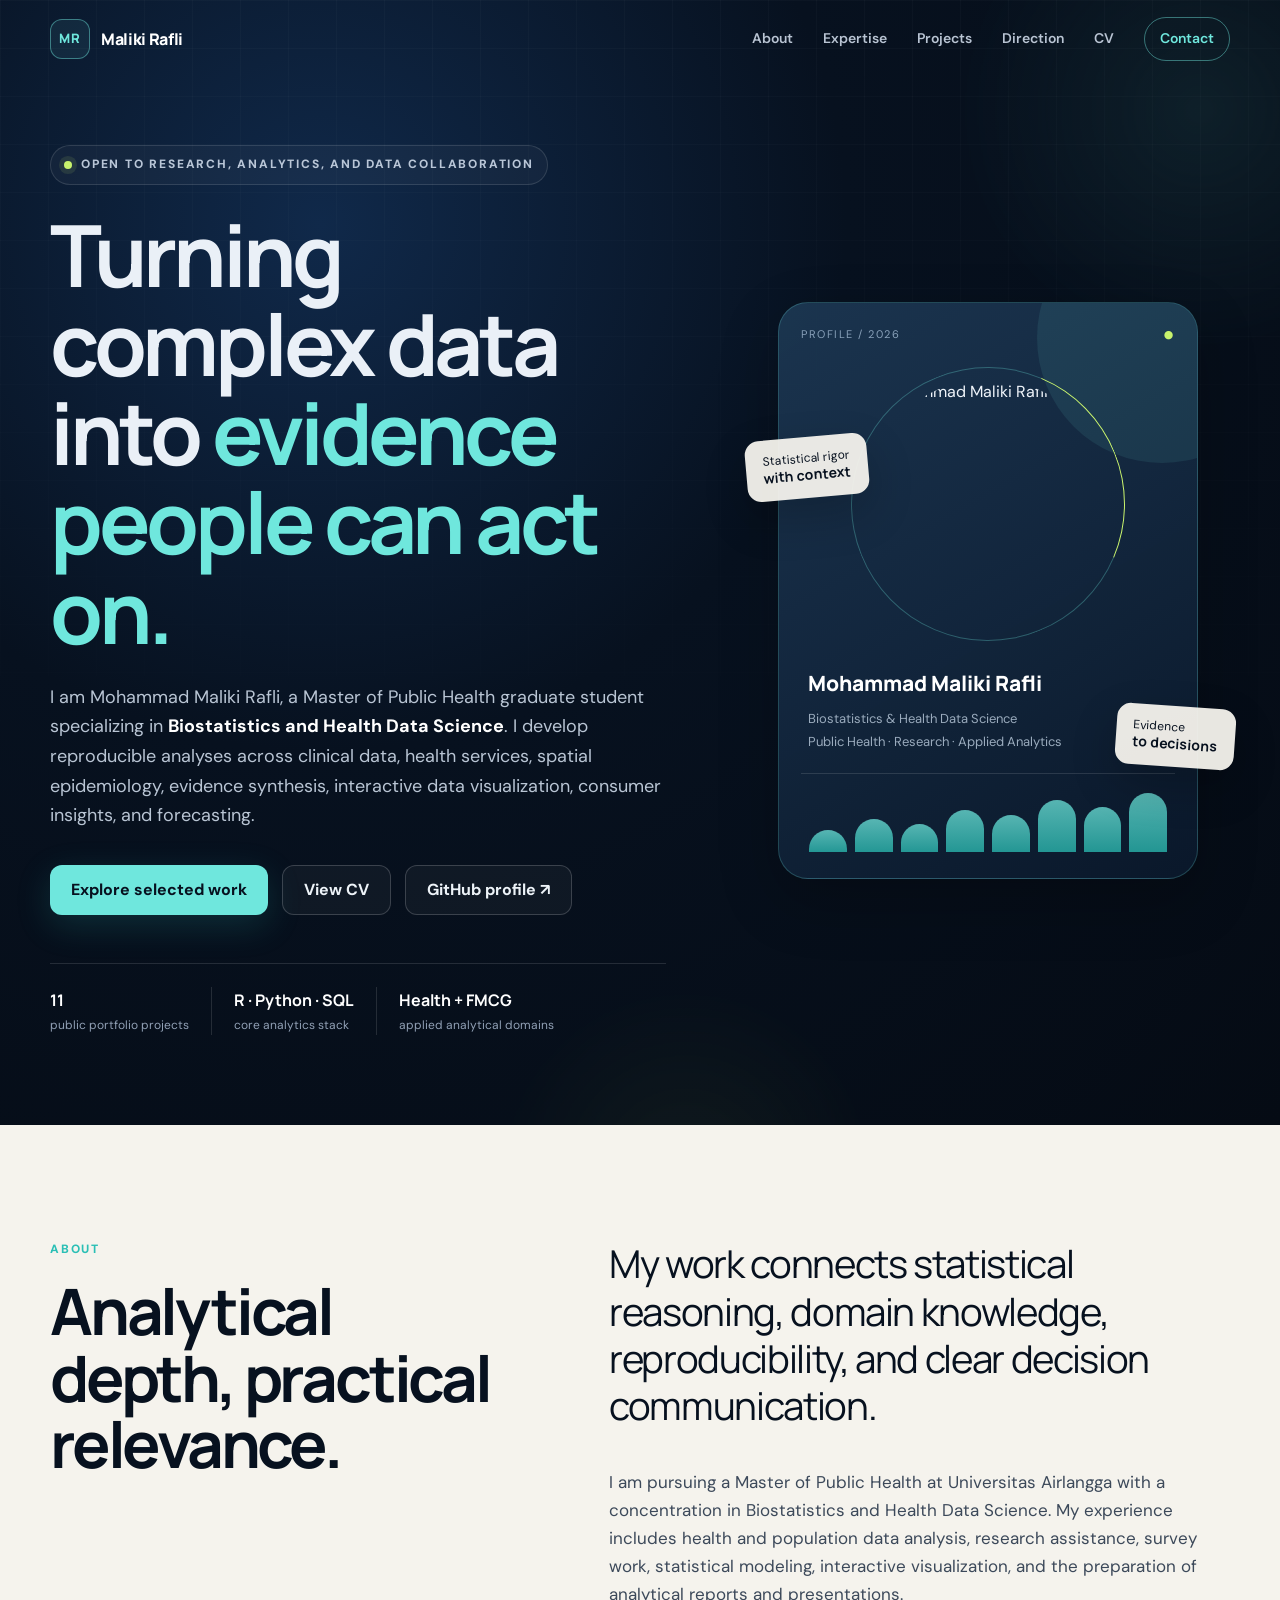
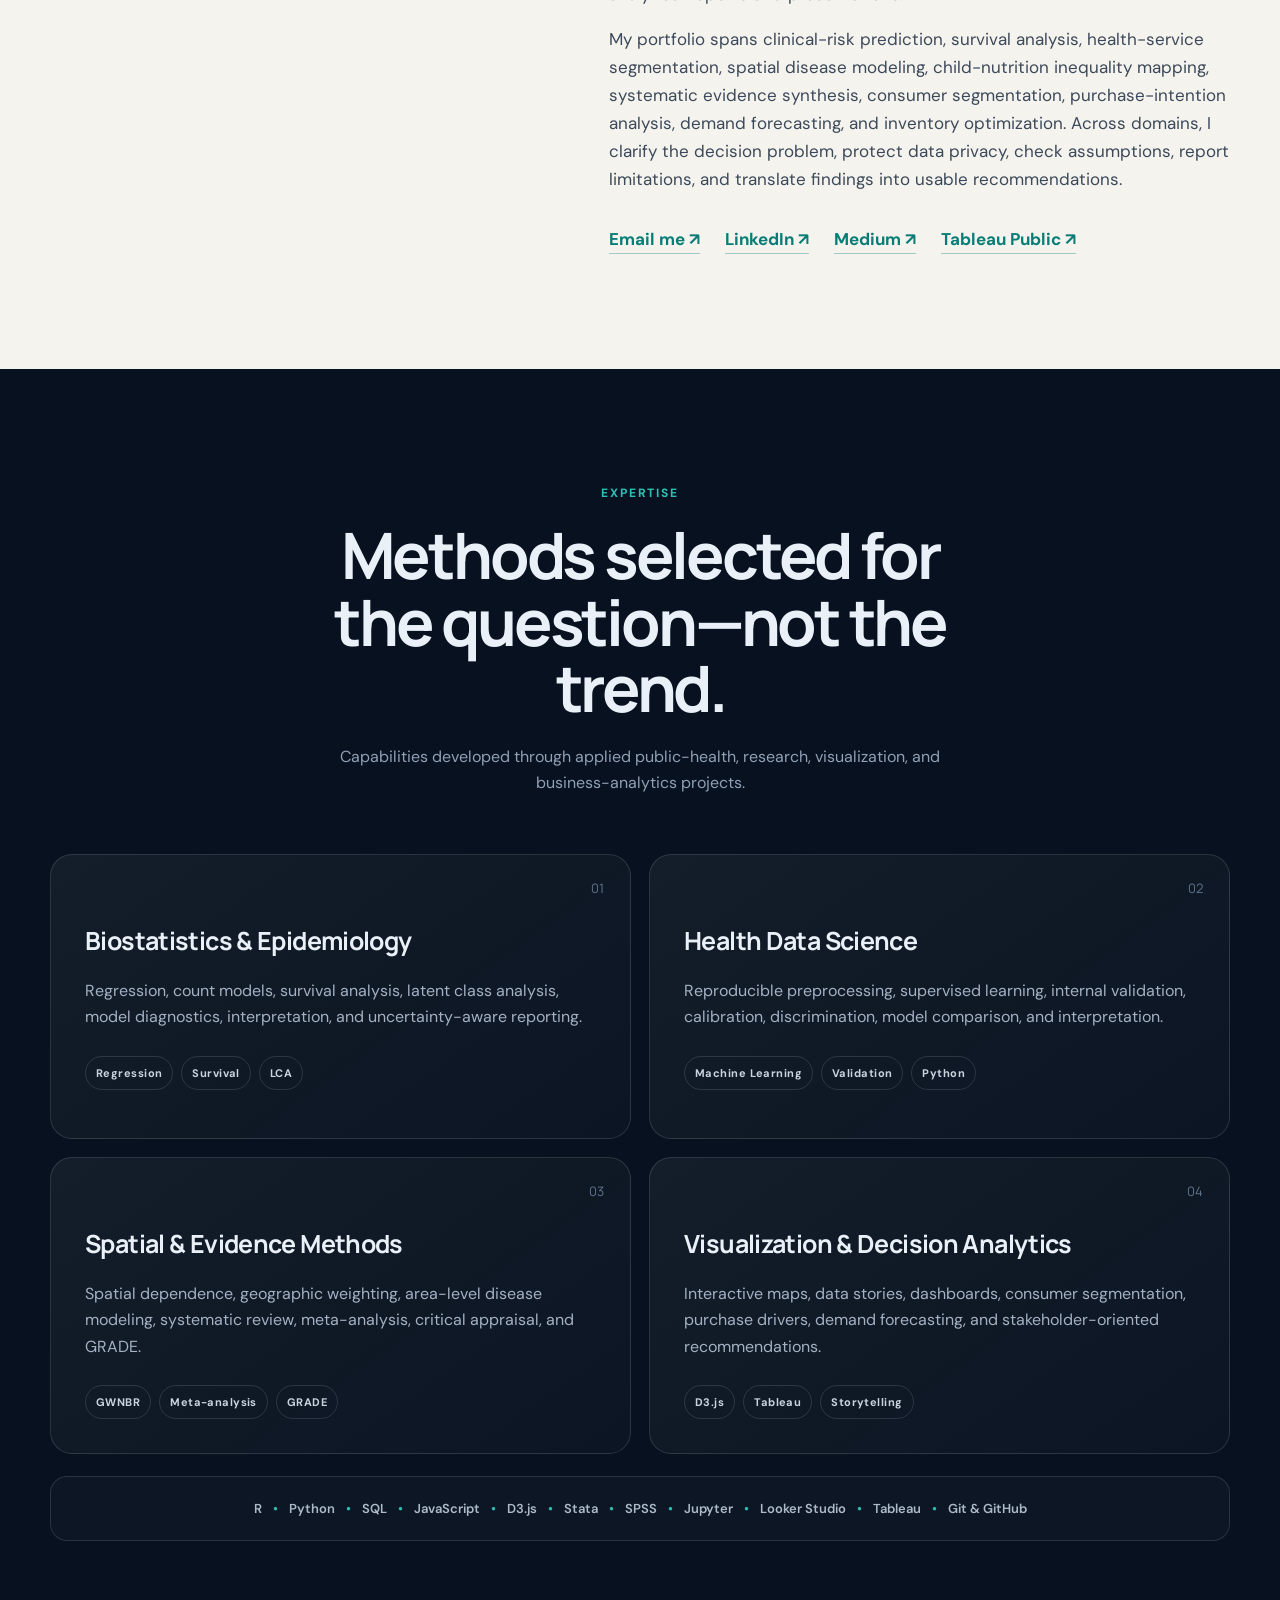
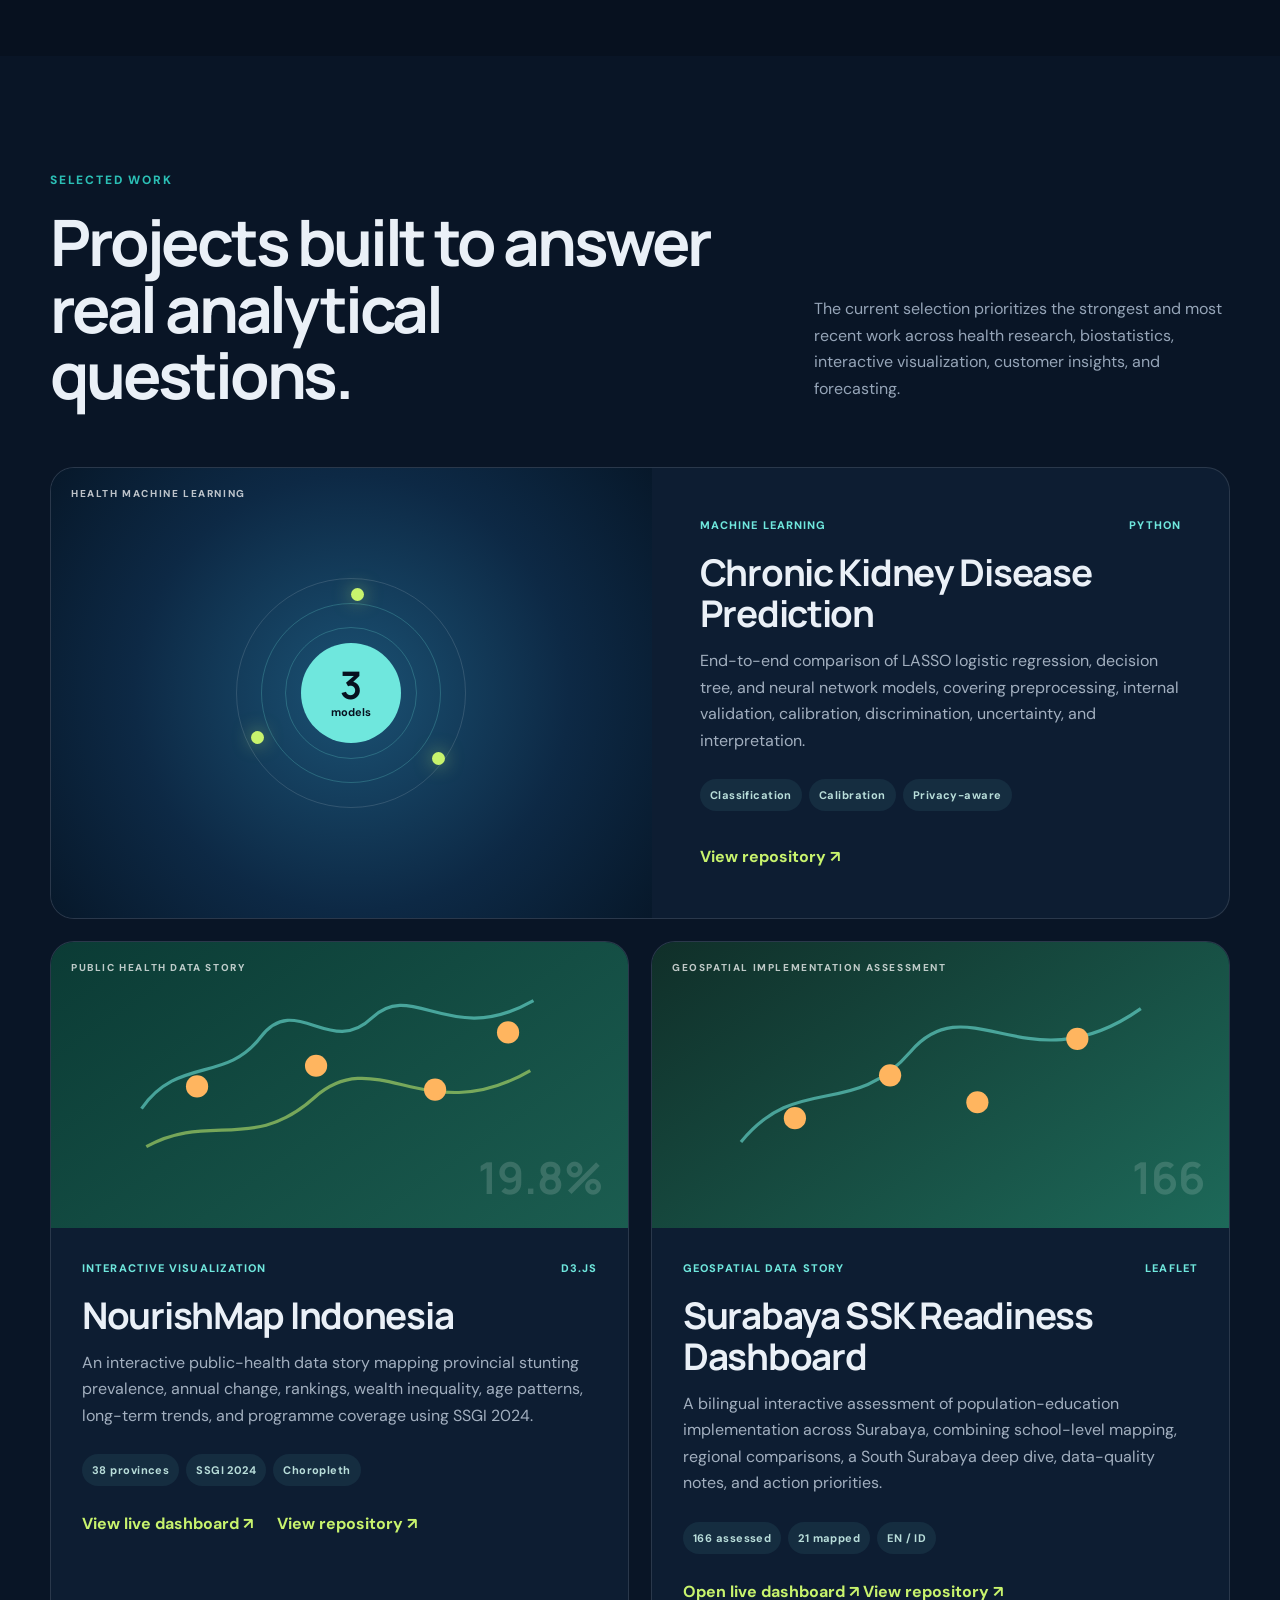
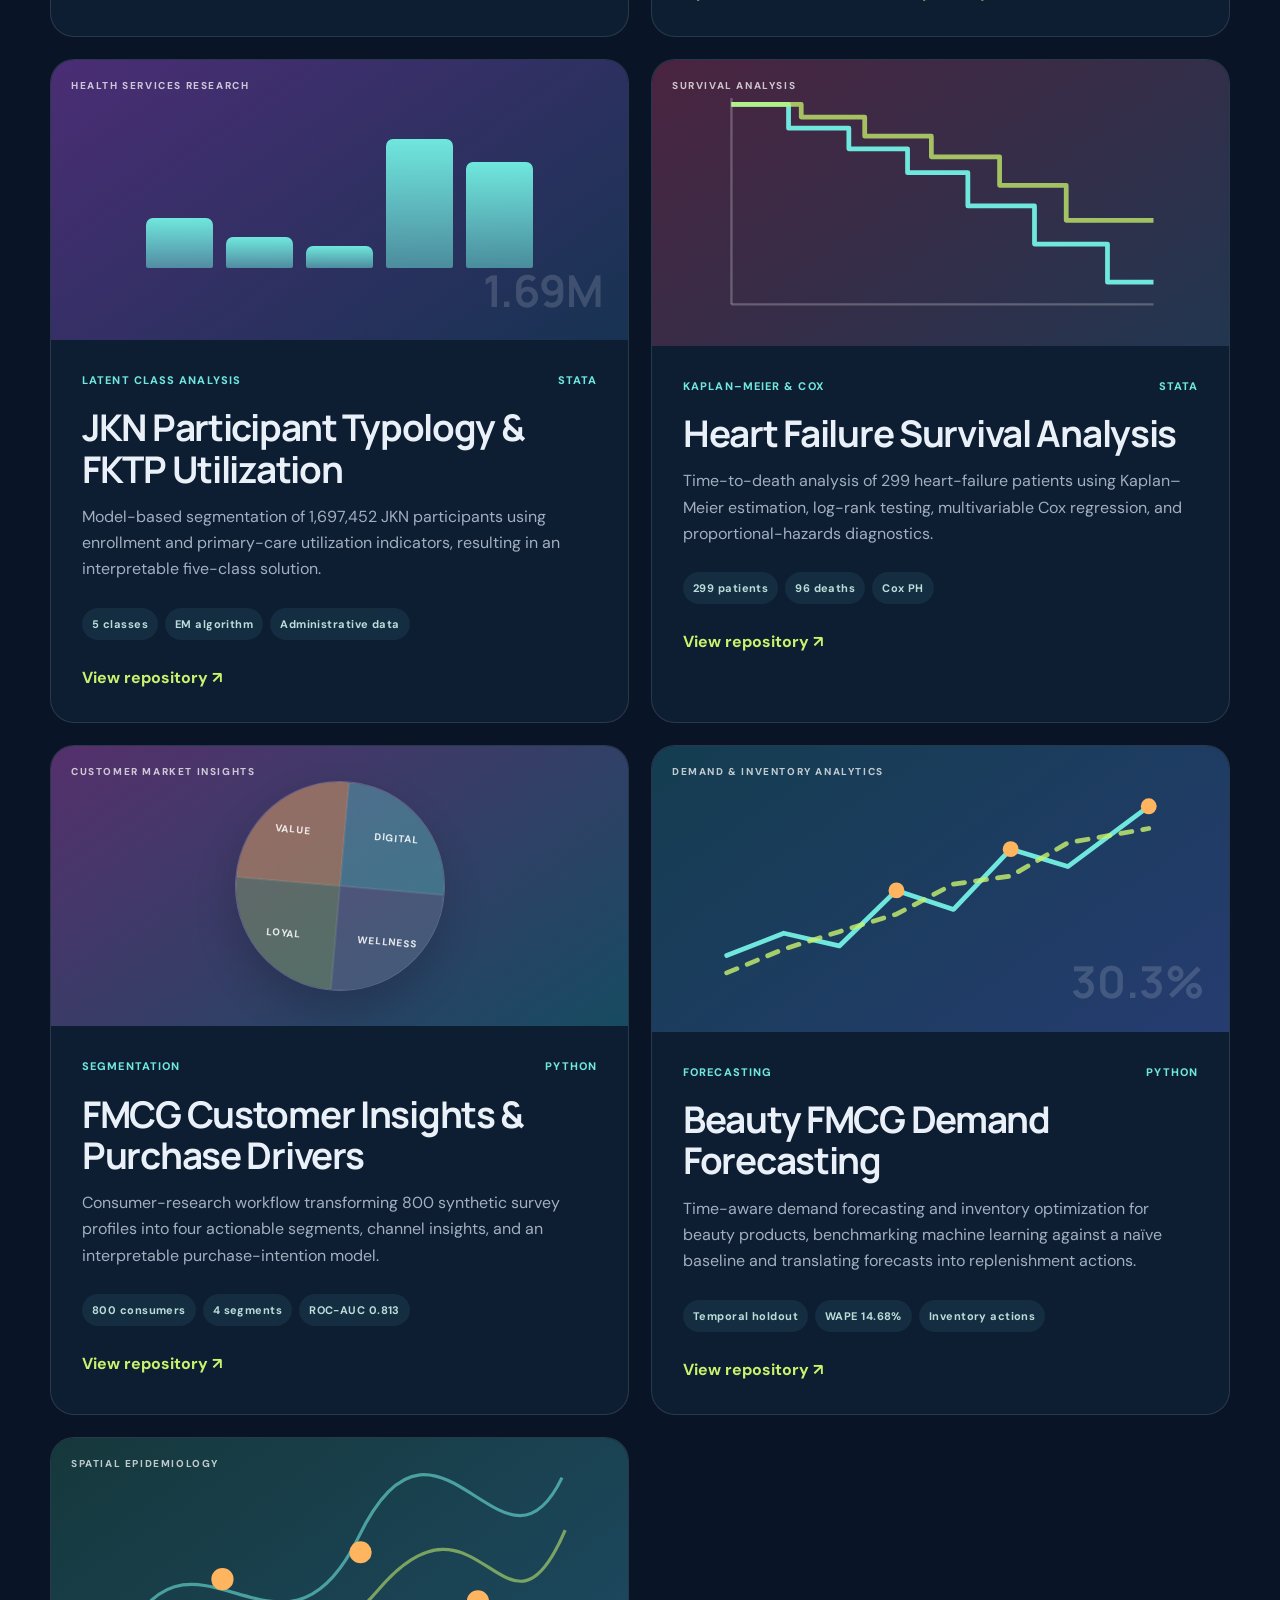
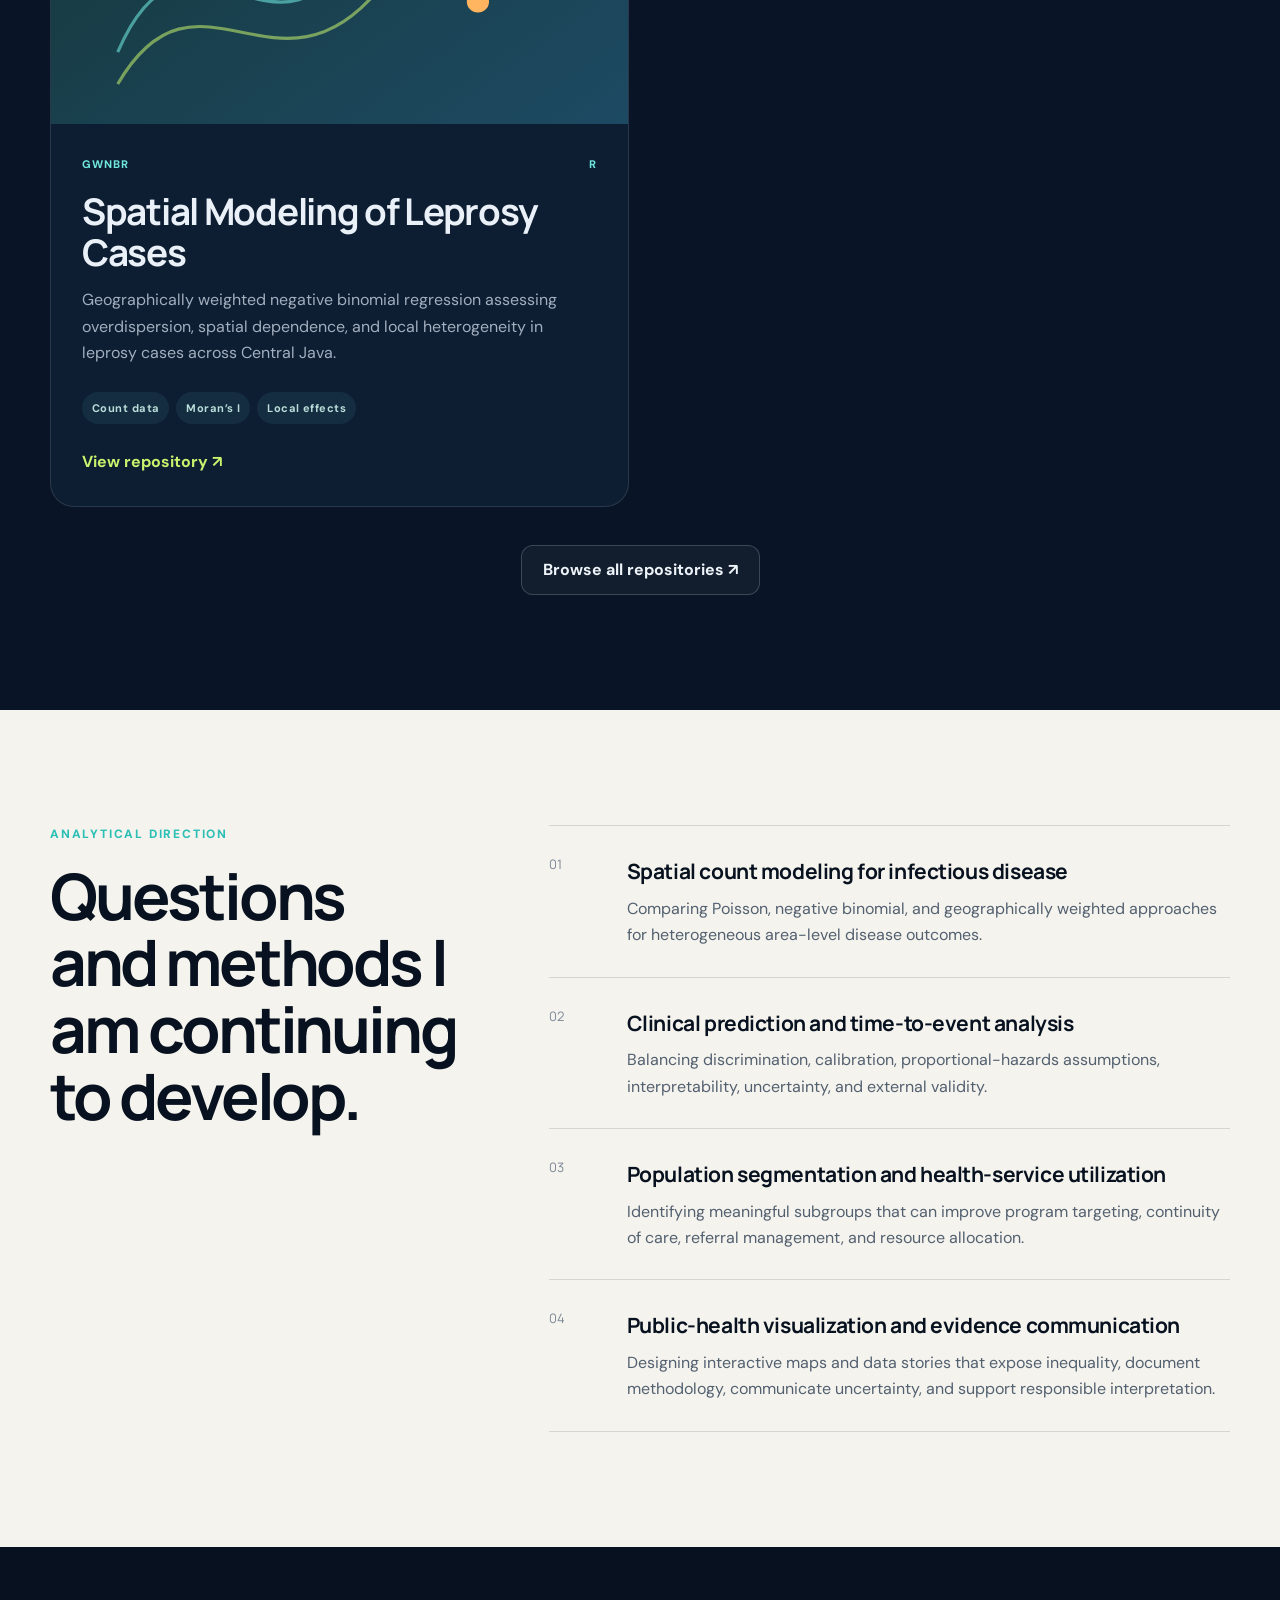
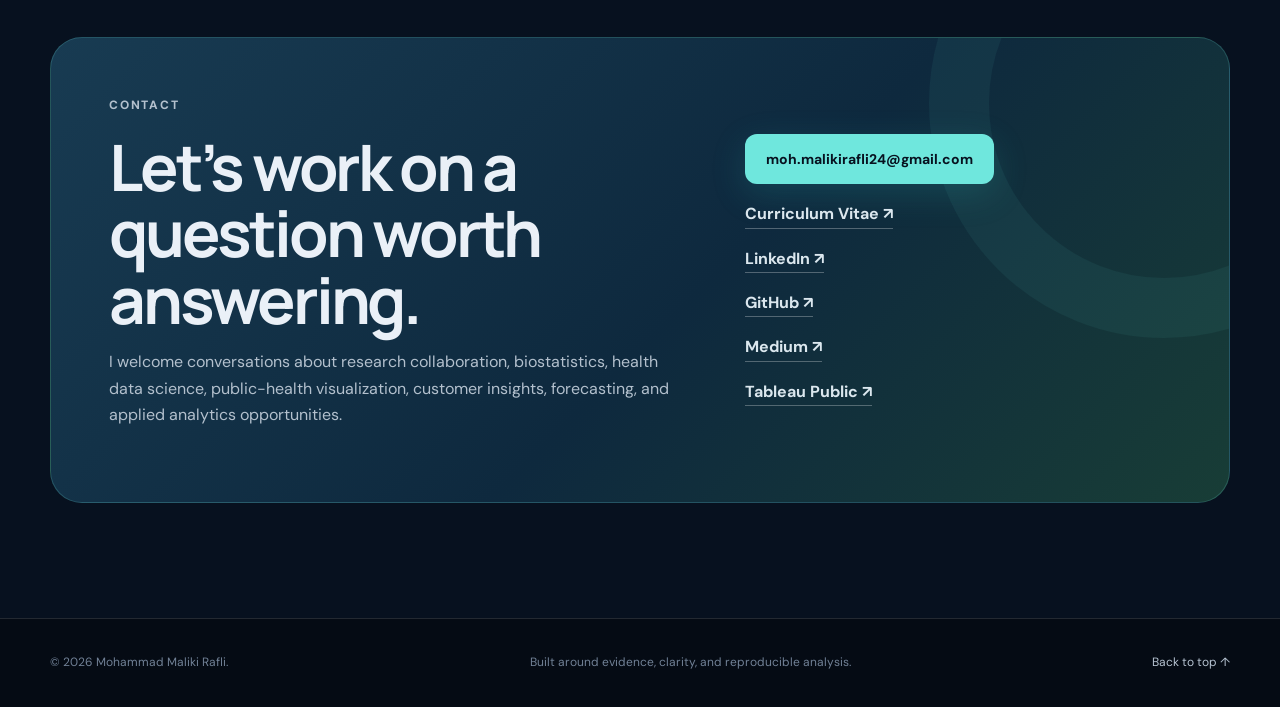
==== commit b7775f25: "Add Surabaya SSK dashboard to portfolio" ====
--- a/index.html
+++ b/index.html
@@ -82,7 +82,7 @@
             <a class="button button-secondary" href="https://github.com/mohmalikirafli" target="_blank" rel="noreferrer">GitHub profile ↗</a>
           </div>
           <div class="hero-proof" aria-label="Portfolio summary">
-            <div><strong>10</strong><span>public portfolio projects</span></div>
+            <div><strong>11</strong><span>public portfolio projects</span></div>
             <div><strong>R · Python · SQL</strong><span>core analytics stack</span></div>
             <div><strong>Health + FMCG</strong><span>applied analytical domains</span></div>
           </div>
@@ -227,6 +227,25 @@
           </article>
 
           <article class="project-card reveal">
+            <div class="project-visual visual-spatial" style="background:linear-gradient(145deg,#102f29,#1d6959)">
+              <span class="visual-label">GEOSPATIAL IMPLEMENTATION ASSESSMENT</span>
+              <svg viewBox="0 0 320 180" role="img" aria-label="Abstract Surabaya school readiness map">
+                <path d="M34 126 C70 82,104 112,141 69 S215 92,286 42" />
+                <circle cx="68" cy="111" r="7"/><circle cx="128" cy="84" r="7"/><circle cx="183" cy="101" r="7"/><circle cx="246" cy="61" r="7"/>
+              </svg>
+              <strong class="visual-number">166</strong>
+            </div>
+            <div class="project-content">
+              <div class="project-top"><span>Geospatial Data Story</span><span>Leaflet</span></div>
+              <h3>Surabaya SSK Readiness Dashboard</h3>
+              <p>A bilingual interactive assessment of population-education implementation across Surabaya, combining school-level mapping, regional comparisons, a South Surabaya deep dive, data-quality notes, and action priorities.</p>
+              <div class="project-facts"><span>166 assessed</span><span>21 mapped</span><span>EN / ID</span></div>
+              <a href="https://mohmalikirafli.github.io/surabaya-ssk-readiness/" target="_blank" rel="noreferrer">Open live dashboard ↗</a>
+              <a href="https://github.com/mohmalikirafli/surabaya-ssk-readiness" target="_blank" rel="noreferrer">View repository ↗</a>
+            </div>
+          </article>
+
+          <article class="project-card reveal">
             <div class="project-visual visual-lca">
               <span class="visual-label">HEALTH SERVICES RESEARCH</span>
               <div class="class-bars"><span></span><span></span><span></span><span></span><span></span></div>
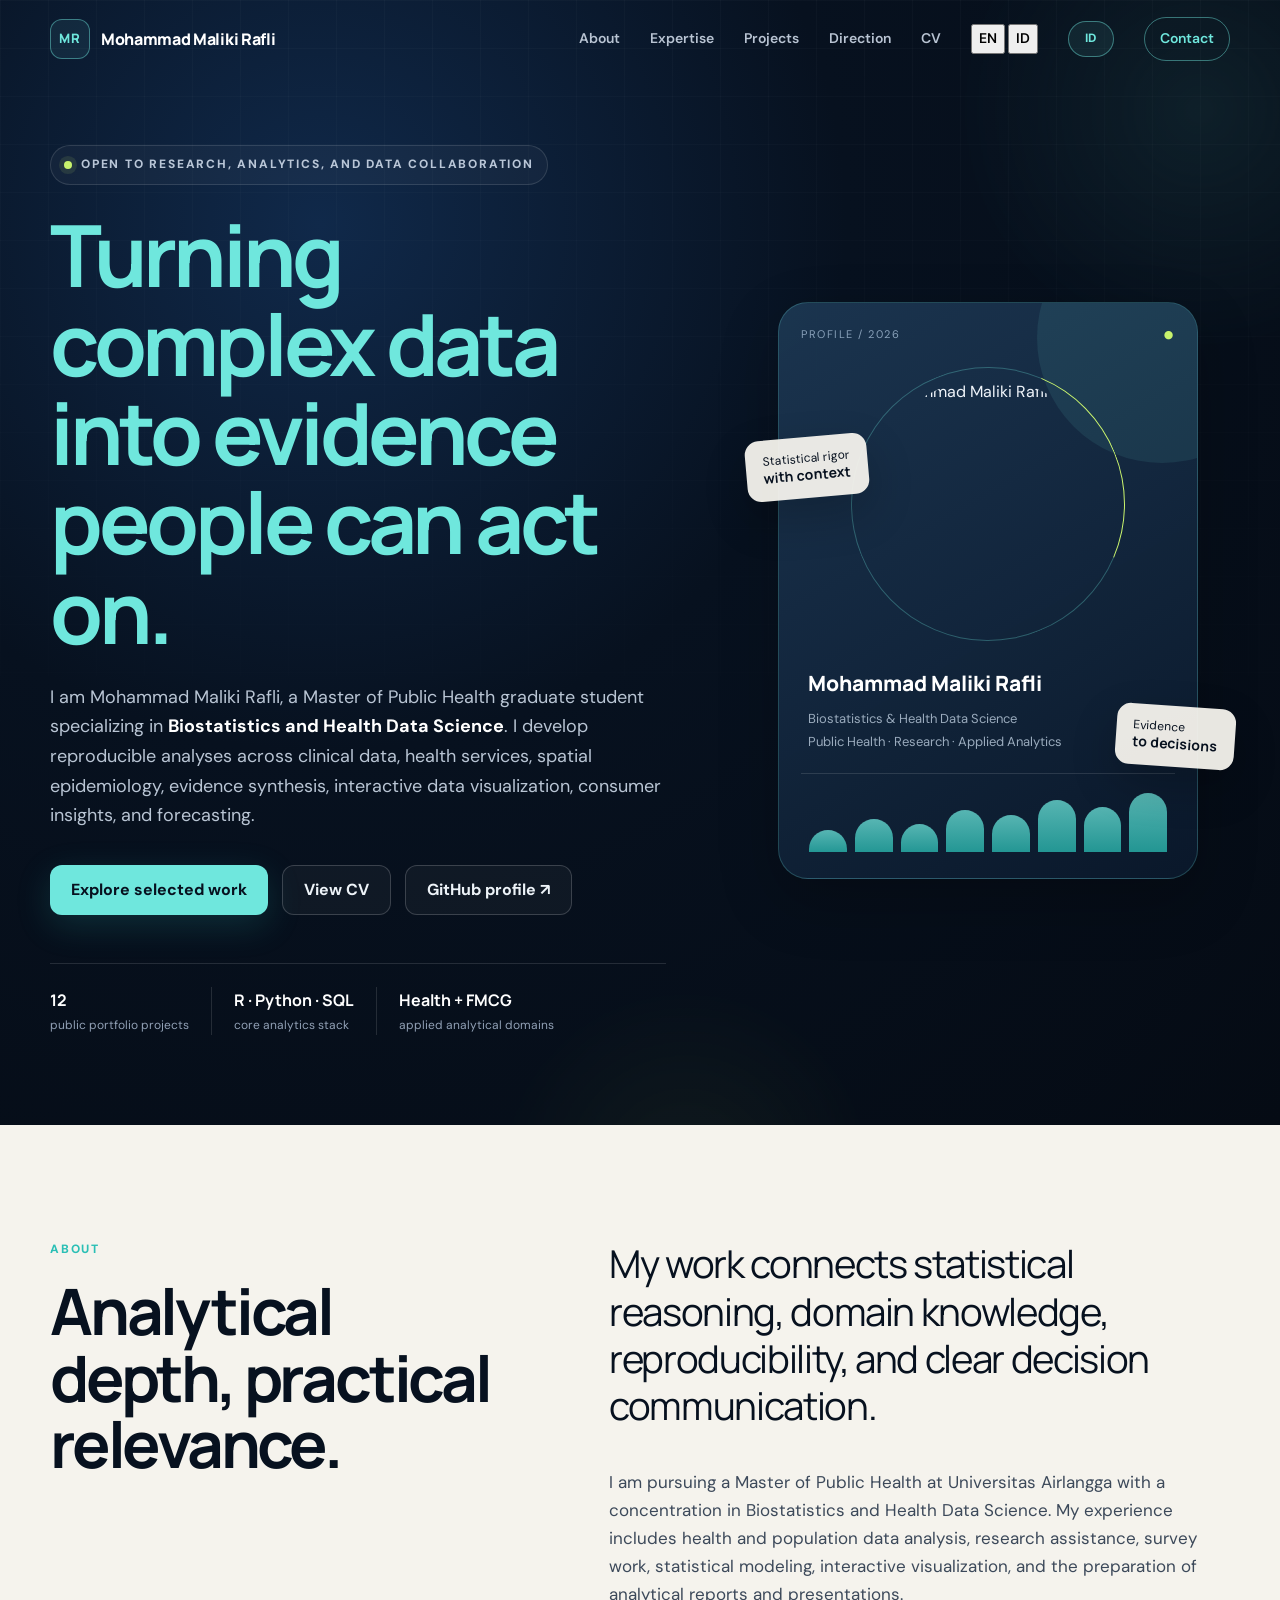
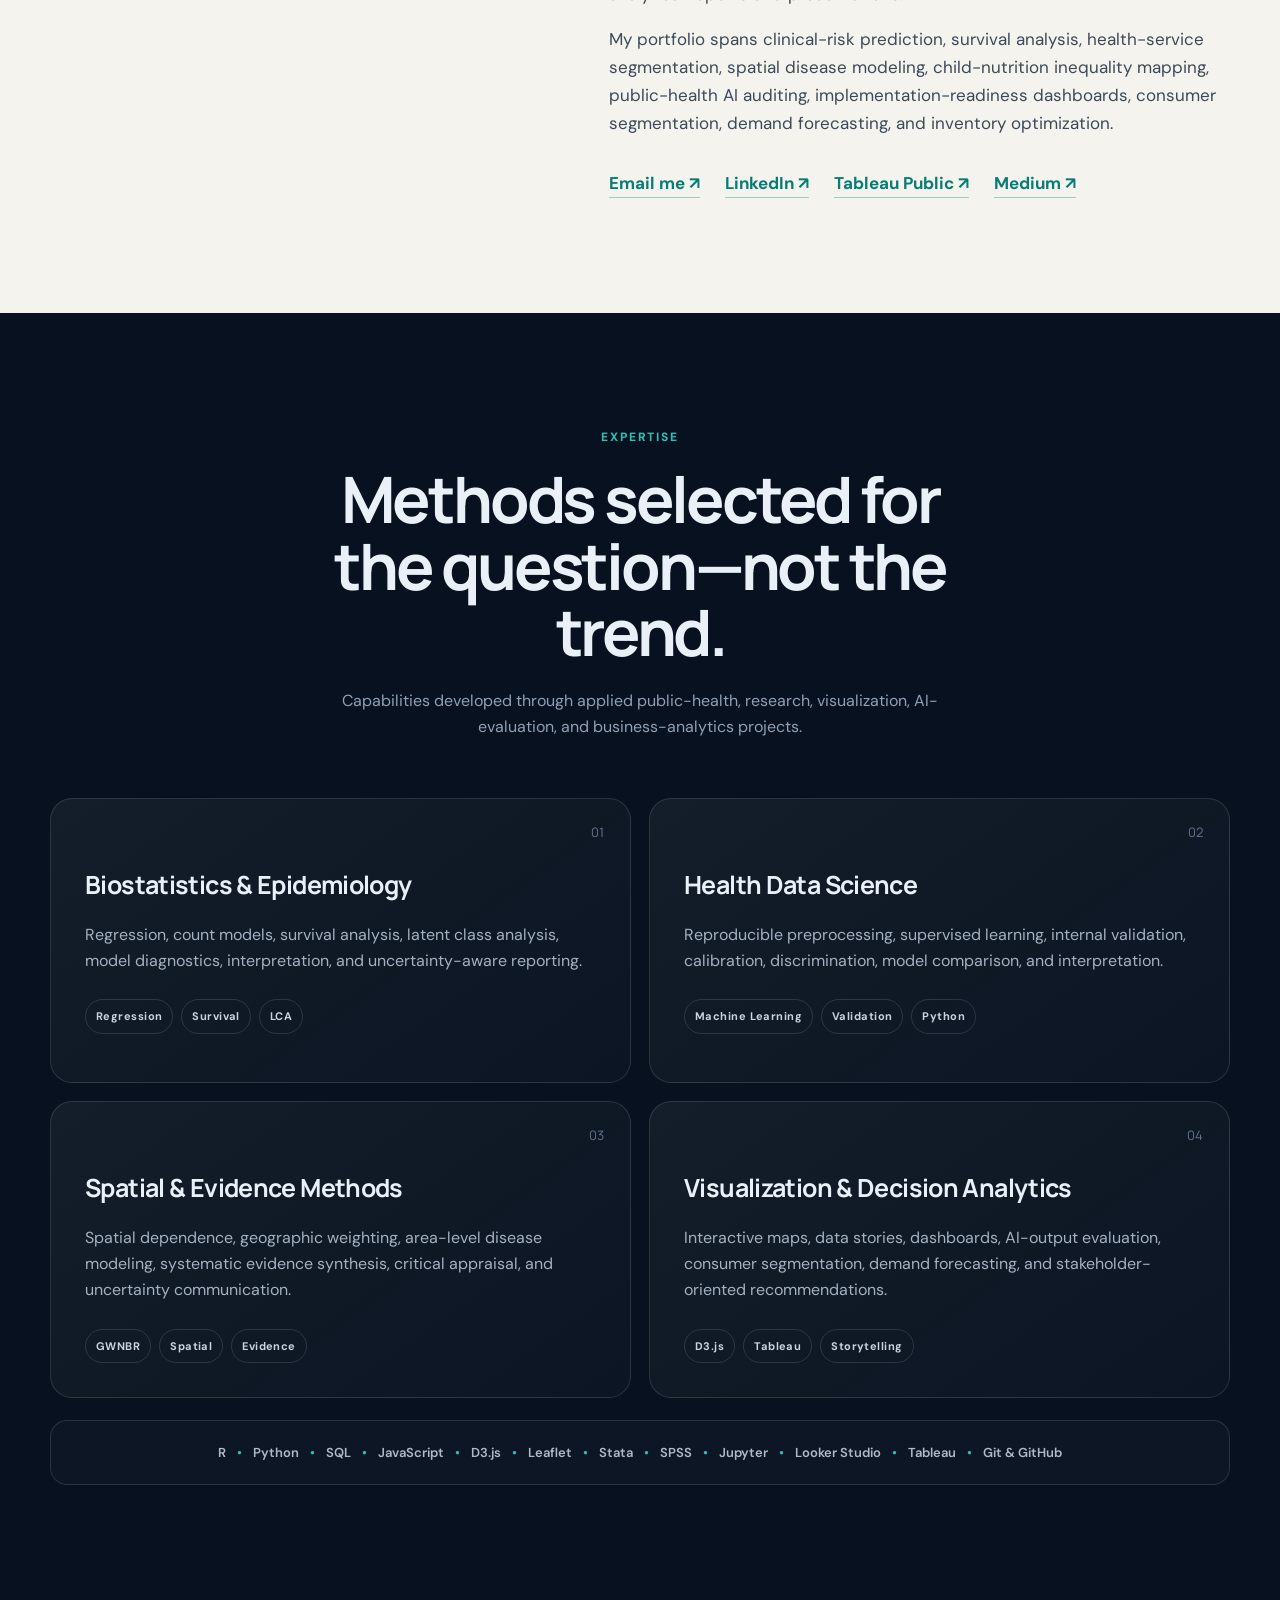
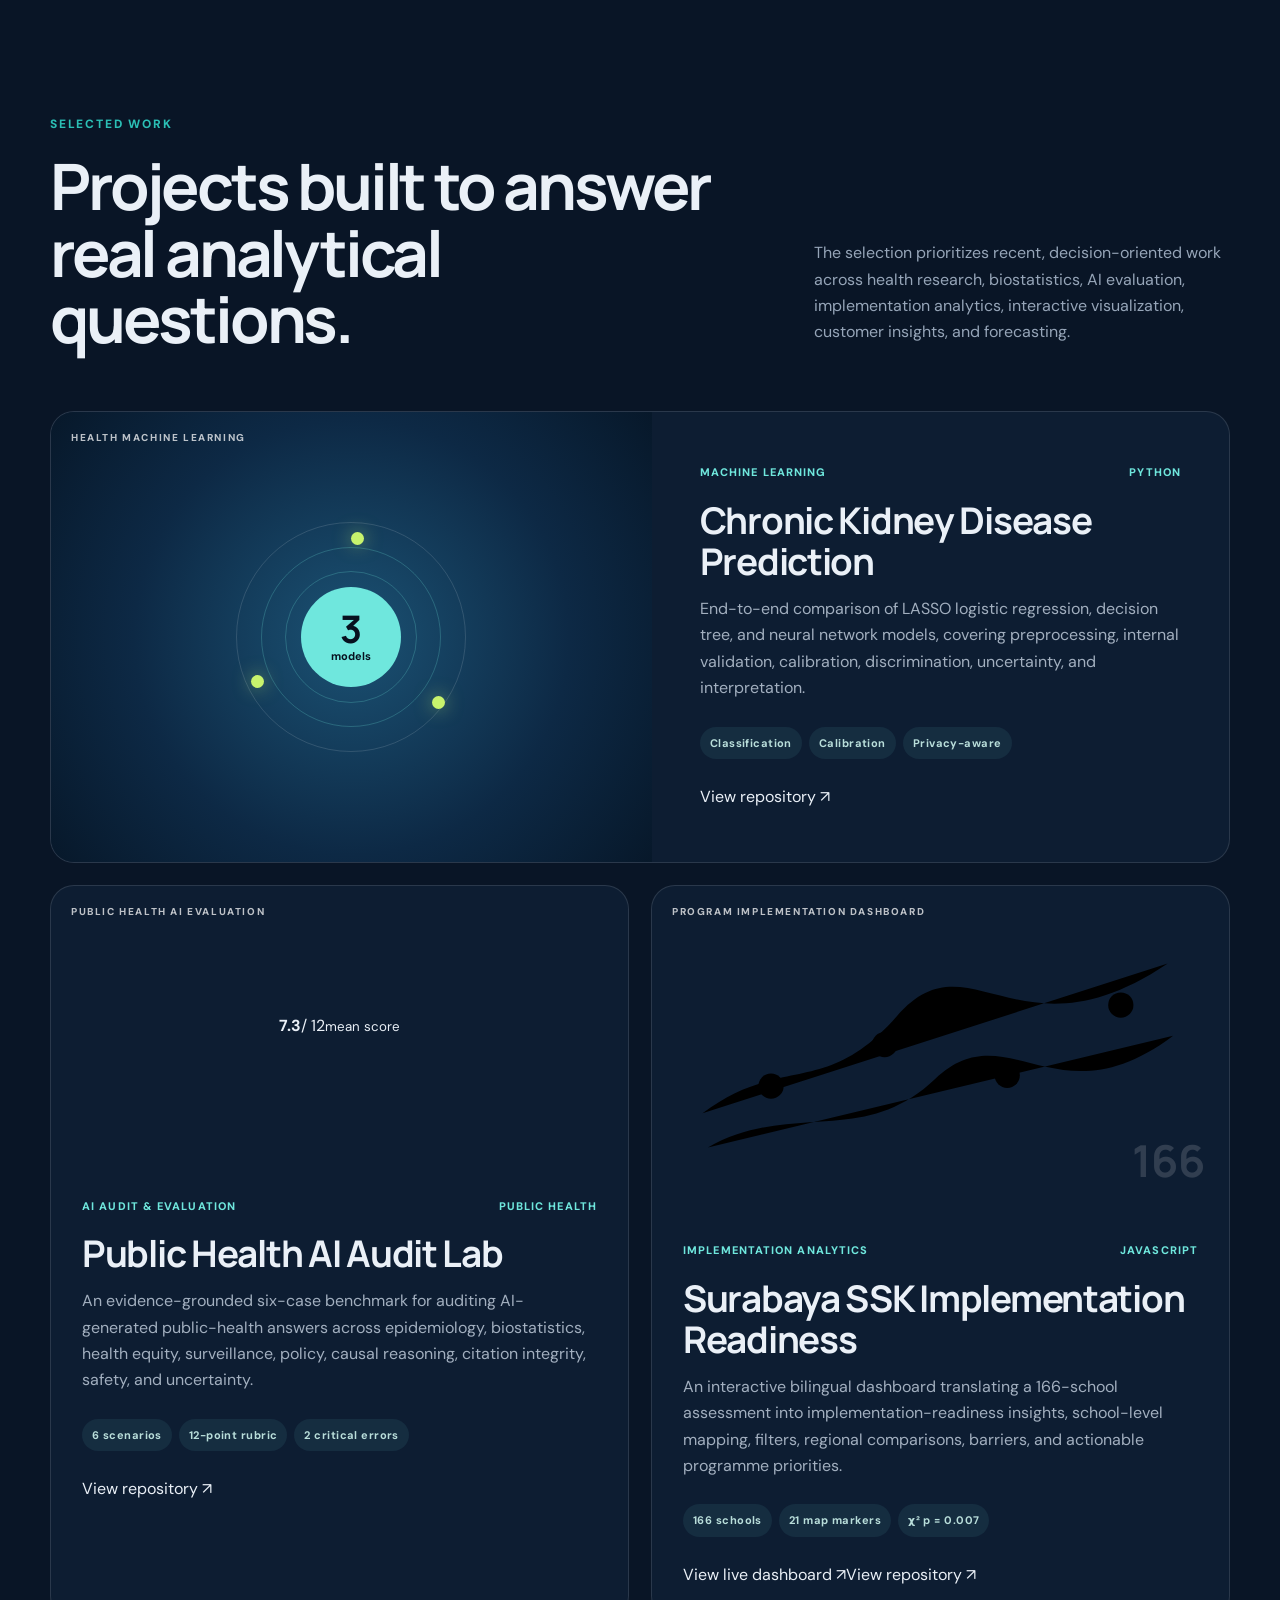
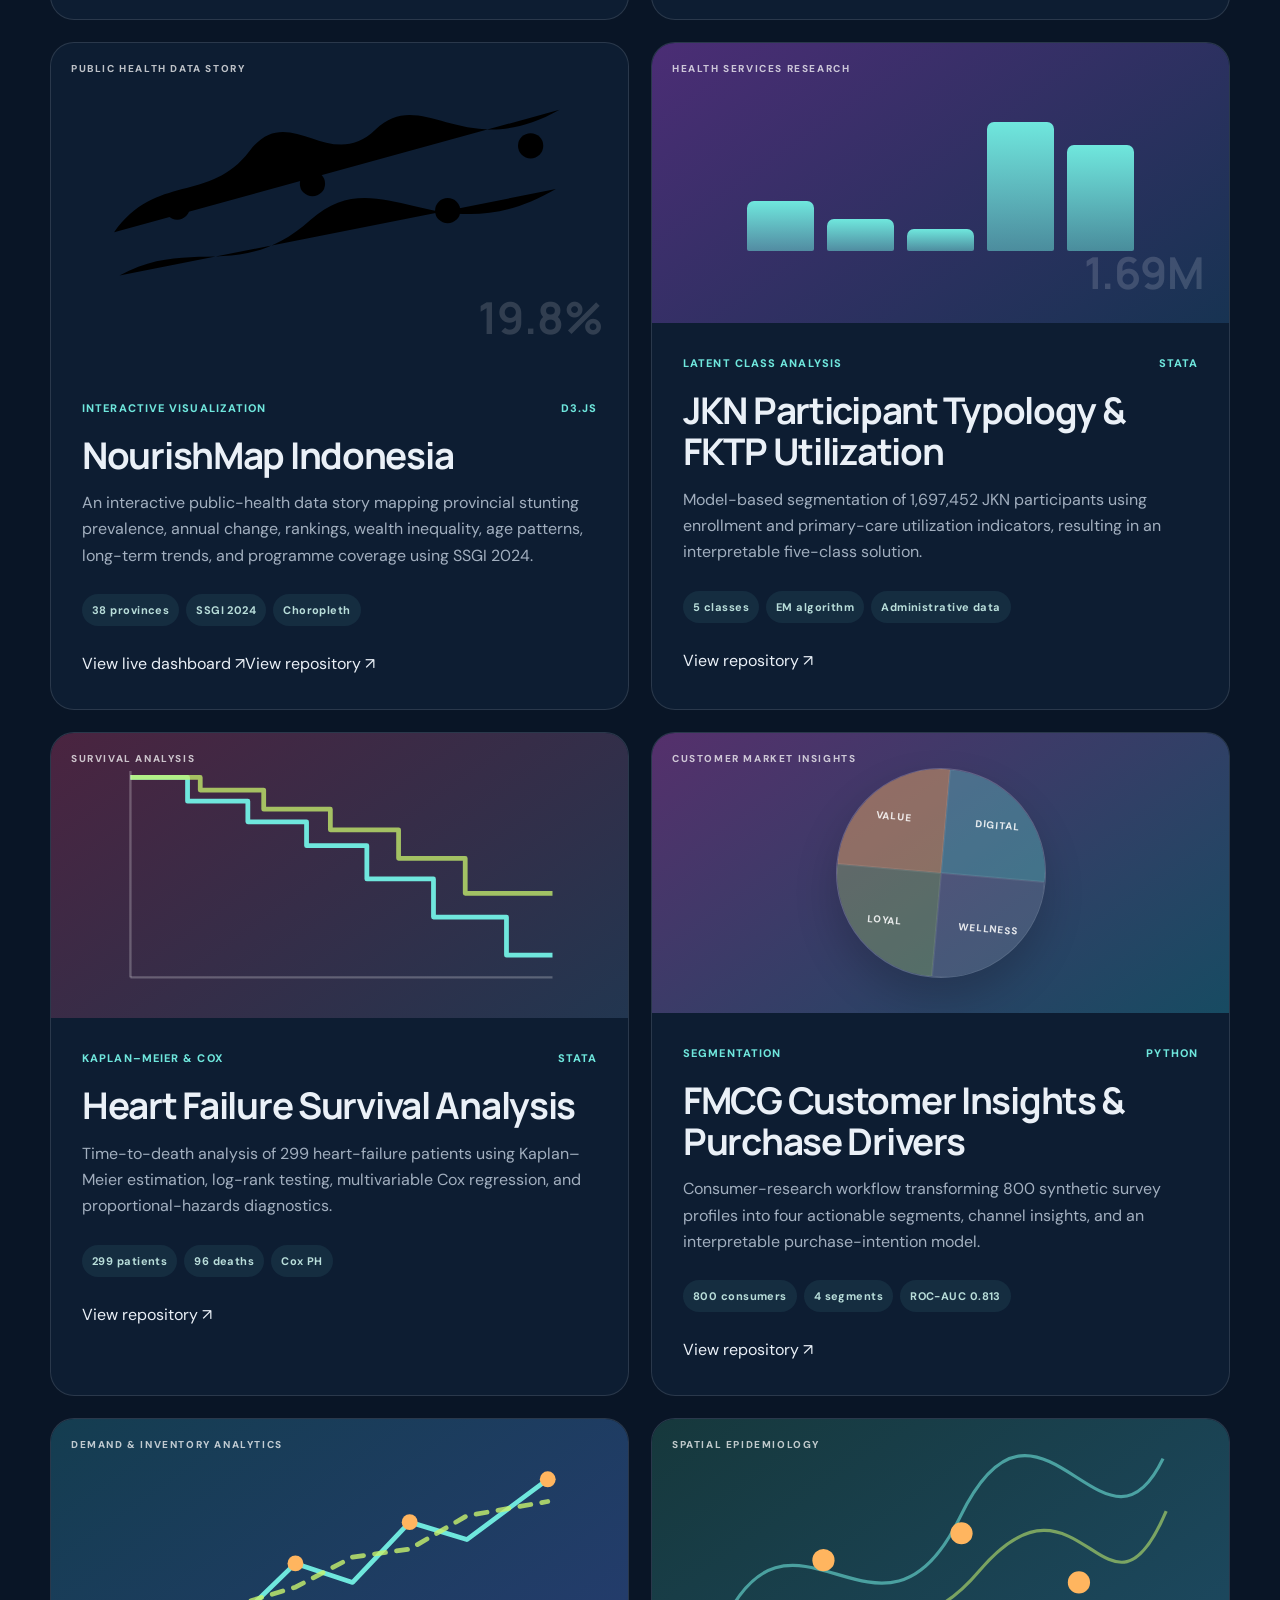
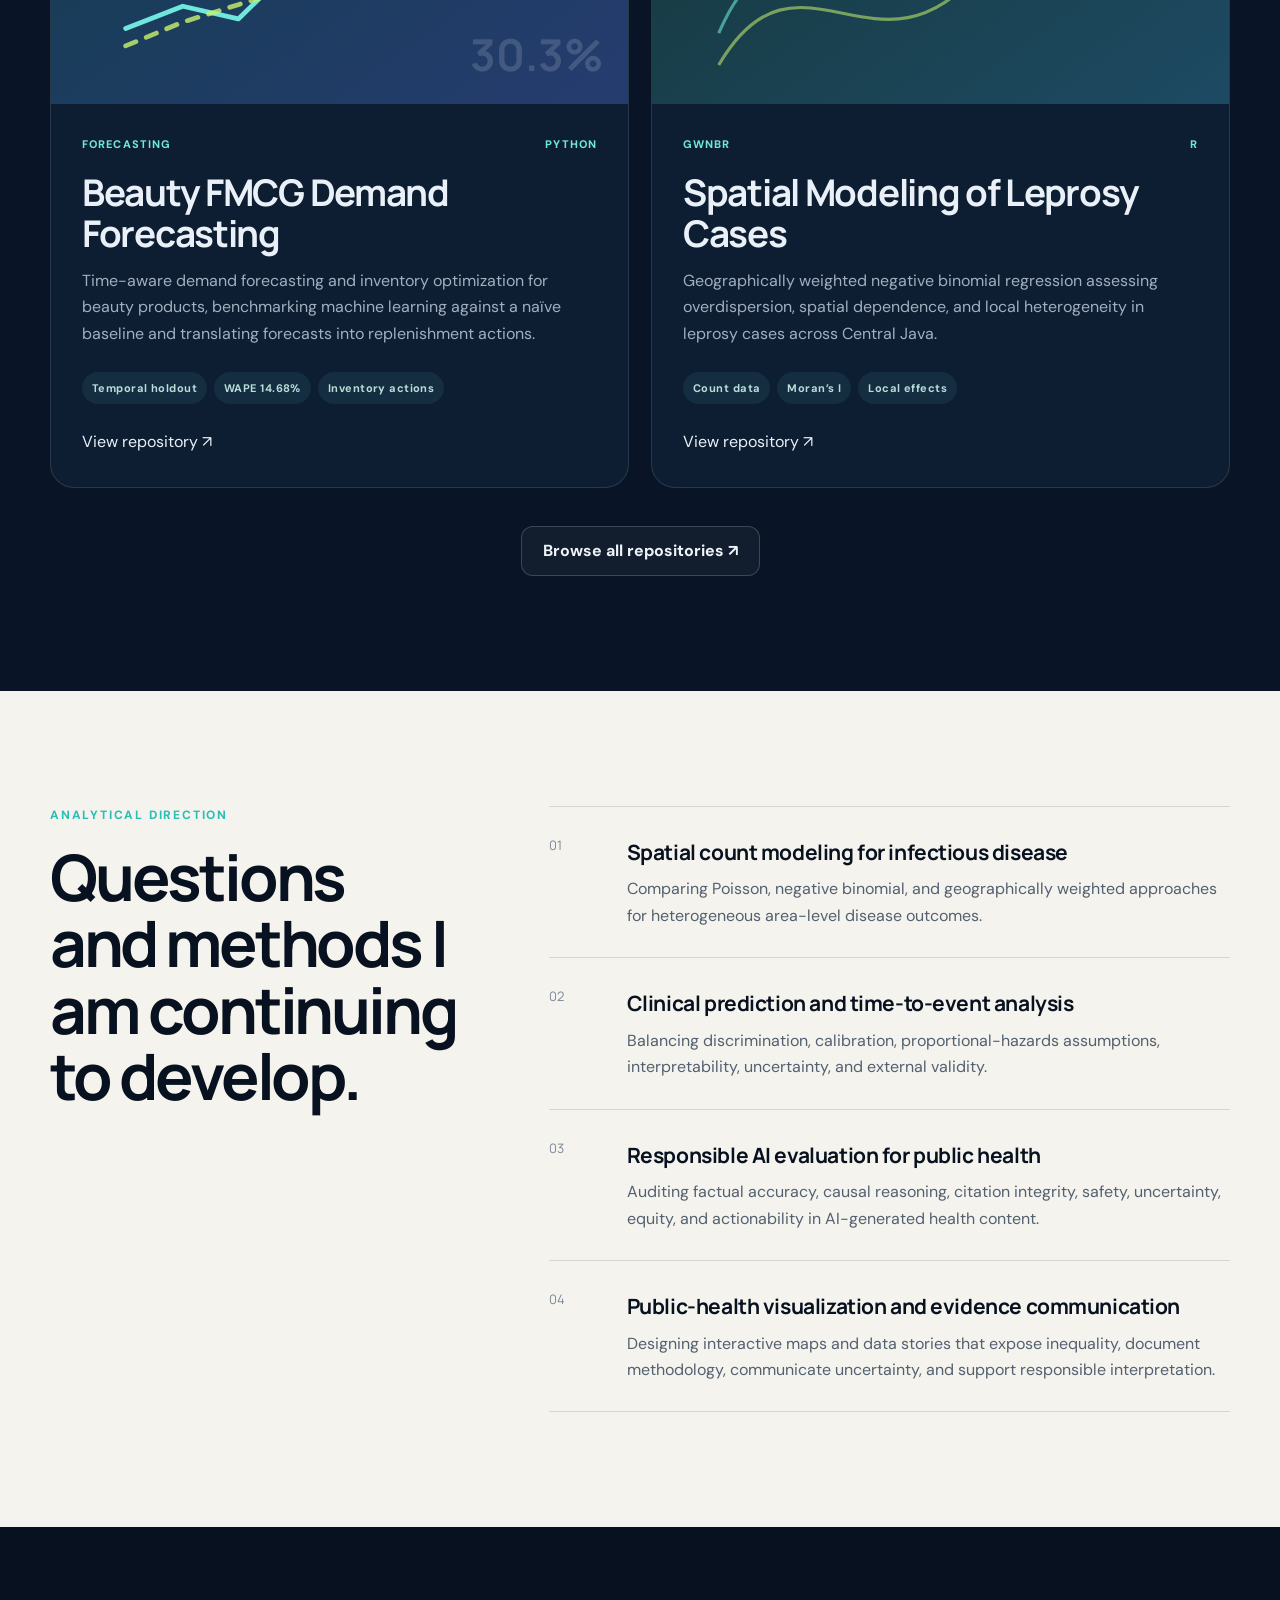
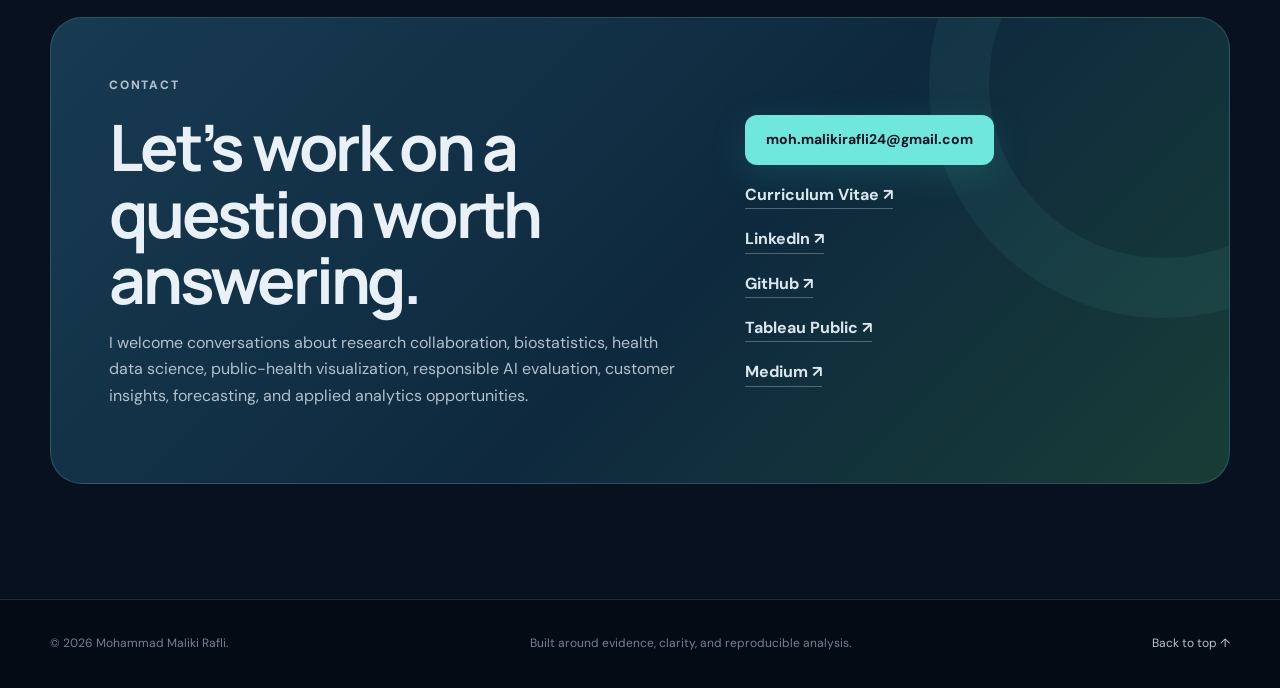
==== commit 3a63b2f4: "Refactor portfolio structure and bilingual interface" ====
--- a/index.html
+++ b/index.html
@@ -18,35 +18,15 @@
   <link href="https://fonts.googleapis.com/css2?family=DM+Sans:wght@400;500;600;700&family=Manrope:wght@600;700;800&display=swap" rel="stylesheet" />
   <link rel="stylesheet" href="styles.css" />
   <script defer src="script.js"></script>
-  <script type="application/ld+json">
-    {
-      "@context": "https://schema.org",
-      "@type": "Person",
-      "name": "Mohammad Maliki Rafli",
-      "url": "https://mohmalikirafli.github.io/",
-      "image": "https://avatars.githubusercontent.com/u/194503089?v=4",
-      "jobTitle": "Biostatistics and Health Data Science Graduate Student",
-      "affiliation": {
-        "@type": "CollegeOrUniversity",
-        "name": "Universitas Airlangga"
-      },
-      "sameAs": [
-        "https://github.com/mohmalikirafli",
-        "https://www.linkedin.com/in/malikirafli",
-        "https://public.tableau.com/app/profile/mohammad.maliki.rafli/vizzes",
-        "https://medium.com/@malikirafli"
-      ]
-    }
-  </script>
 </head>
 <body>
-  <a class="skip-link" href="#main">Skip to content</a>
+  <a class="skip-link" href="#main" data-i18n="skipContent">Skip to content</a>
 
   <header class="site-header" id="top">
     <nav class="nav container" aria-label="Primary navigation">
       <a class="brand" href="#top" aria-label="Mohammad Maliki Rafli home">
         <span class="brand-mark" aria-hidden="true">MR</span>
-        <span class="brand-text">Maliki Rafli</span>
+        <span class="brand-text">Mohammad Maliki Rafli</span>
       </a>
 
       <button class="nav-toggle" aria-expanded="false" aria-controls="nav-menu" aria-label="Open navigation">
@@ -54,12 +34,16 @@
       </button>
 
       <div class="nav-menu" id="nav-menu">
-        <a href="#about">About</a>
-        <a href="#expertise">Expertise</a>
-        <a href="#projects">Projects</a>
-        <a href="#research">Direction</a>
+        <a href="#about" data-i18n="navAbout">About</a>
+        <a href="#expertise" data-i18n="navExpertise">Expertise</a>
+        <a href="#projects" data-i18n="navProjects">Projects</a>
+        <a href="#research" data-i18n="navDirection">Direction</a>
         <a href="cv/">CV</a>
-        <a href="#contact" class="nav-cta">Contact</a>
+        <div class="language-switch" role="group" aria-label="Language selection">
+          <button type="button" class="language-option active" data-language="en" aria-pressed="true">EN</button>
+          <button type="button" class="language-option" data-language="id" aria-pressed="false">ID</button>
+        </div>
+        <a href="#contact" class="nav-cta" data-i18n="navContact">Contact</a>
       </div>
     </nav>
   </header>
@@ -70,68 +54,52 @@
       <div class="hero-glow hero-glow-two"></div>
       <div class="container hero-grid">
         <div class="hero-copy reveal">
-          <div class="eyebrow"><span class="status-dot"></span> Open to research, analytics, and data collaboration</div>
-          <h1>Turning complex data into <span>evidence people can act on.</span></h1>
-          <p class="hero-lead">
-            I am Mohammad Maliki Rafli, a Master of Public Health graduate student specializing in
-            <strong>Biostatistics and Health Data Science</strong>. I develop reproducible analyses across clinical data, health services, spatial epidemiology, evidence synthesis, interactive data visualization, consumer insights, and forecasting.
-          </p>
+          <div class="eyebrow"><span class="status-dot"></span><span data-i18n="heroStatus">Open to research, analytics, and data collaboration</span></div>
+          <h1><span data-i18n="heroTitleLead">Turning complex data into</span> <span data-i18n="heroTitleAccent">evidence people can act on.</span></h1>
+          <p class="hero-lead"><span data-i18n="heroIntro">I am Mohammad Maliki Rafli, a Master of Public Health graduate student specializing in</span> <strong data-i18n="heroField">Biostatistics and Health Data Science</strong><span data-i18n="heroScope">. I develop reproducible analyses across clinical data, health services, spatial epidemiology, evidence synthesis, interactive data visualization, consumer insights, and forecasting.</span></p>
           <div class="hero-actions">
-            <a class="button button-primary" href="#projects">Explore selected work</a>
-            <a class="button button-secondary" href="cv/">View CV</a>
-            <a class="button button-secondary" href="https://github.com/mohmalikirafli" target="_blank" rel="noreferrer">GitHub profile ↗</a>
+            <a class="button button-primary" href="#projects" data-i18n="exploreWork">Explore selected work</a>
+            <a class="button button-secondary" href="cv/" data-i18n="viewCv">View CV</a>
+            <a class="button button-secondary" href="https://github.com/mohmalikirafli" target="_blank" rel="noreferrer" data-i18n="githubProfile">GitHub profile ↗</a>
           </div>
           <div class="hero-proof" aria-label="Portfolio summary">
-            <div><strong>11</strong><span>public portfolio projects</span></div>
-            <div><strong>R · Python · SQL</strong><span>core analytics stack</span></div>
-            <div><strong>Health + FMCG</strong><span>applied analytical domains</span></div>
+            <div><strong>12</strong><span data-i18n="publicProjects">public portfolio projects</span></div>
+            <div><strong>R · Python · SQL</strong><span data-i18n="analyticsStack">core analytics stack</span></div>
+            <div><strong>Health + FMCG</strong><span data-i18n="appliedDomains">applied analytical domains</span></div>
           </div>
         </div>
 
         <div class="hero-visual reveal">
           <div class="profile-card">
-            <div class="profile-topline">
-              <span>PROFILE / 2026</span>
-              <span class="profile-signal">●</span>
-            </div>
+            <div class="profile-topline"><span>PROFILE / 2026</span><span class="profile-signal">●</span></div>
             <div class="portrait-wrap">
               <img src="https://avatars.githubusercontent.com/u/194503089?v=4" alt="Mohammad Maliki Rafli" />
               <div class="portrait-ring"></div>
             </div>
             <div class="profile-meta">
               <p class="profile-name">Mohammad Maliki Rafli</p>
-              <p>Biostatistics & Health Data Science</p>
-              <p>Public Health · Research · Applied Analytics</p>
+              <p data-i18n="profileField">Biostatistics & Health Data Science</p>
+              <p data-i18n="profileScope">Public Health · Research · Applied Analytics</p>
             </div>
-            <div class="mini-chart" aria-hidden="true">
-              <span style="height:36%"></span><span style="height:55%"></span><span style="height:47%"></span><span style="height:71%"></span><span style="height:62%"></span><span style="height:88%"></span><span style="height:76%"></span><span style="height:100%"></span>
-            </div>
+            <div class="mini-chart" aria-hidden="true"><span style="height:36%"></span><span style="height:55%"></span><span style="height:47%"></span><span style="height:71%"></span><span style="height:62%"></span><span style="height:88%"></span><span style="height:76%"></span><span style="height:100%"></span></div>
           </div>
-          <div class="floating-note note-one">Statistical rigor<br><strong>with context</strong></div>
-          <div class="floating-note note-two">Evidence<br><strong>to decisions</strong></div>
+          <div class="floating-note note-one"><span data-i18n="rigor">Statistical rigor</span><br><strong data-i18n="withContext">with context</strong></div>
+          <div class="floating-note note-two"><span data-i18n="evidence">Evidence</span><br><strong data-i18n="toDecisions">to decisions</strong></div>
         </div>
       </div>
     </section>
 
     <section class="section section-light" id="about">
       <div class="container about-grid">
-        <div class="section-heading reveal">
-          <p class="section-kicker">About</p>
-          <h2>Analytical depth, practical relevance.</h2>
-        </div>
+        <div class="section-heading reveal"><p class="section-kicker" data-i18n="navAbout">About</p><h2 data-i18n="aboutTitle">Analytical depth, practical relevance.</h2></div>
         <div class="about-copy reveal">
-          <p class="large-copy">
-            My work connects statistical reasoning, domain knowledge, reproducibility, and clear decision communication.
-          </p>
-          <p>
-            I am pursuing a Master of Public Health at Universitas Airlangga with a concentration in Biostatistics and Health Data Science. My experience includes health and population data analysis, research assistance, survey work, statistical modeling, interactive visualization, and the preparation of analytical reports and presentations.
-          </p>
-          <p>
-            My portfolio spans clinical-risk prediction, survival analysis, health-service segmentation, spatial disease modeling, child-nutrition inequality mapping, systematic evidence synthesis, consumer segmentation, purchase-intention analysis, demand forecasting, and inventory optimization. Across domains, I clarify the decision problem, protect data privacy, check assumptions, report limitations, and translate findings into usable recommendations.
-          </p>
+          <p class="large-copy" data-i18n="aboutLead">My work connects statistical reasoning, domain knowledge, reproducibility, and clear decision communication.</p>
+          <p data-i18n="aboutEducation">I am pursuing a Master of Public Health at Universitas Airlangga with a concentration in Biostatistics and Health Data Science. My experience includes health and population data analysis, research assistance, survey work, statistical modeling, interactive visualization, and the preparation of analytical reports and presentations.</p>
+          <p data-i18n="aboutPortfolio">My portfolio spans clinical-risk prediction, survival analysis, health-service segmentation, spatial disease modeling, child-nutrition inequality mapping, public-health AI auditing, implementation-readiness dashboards, consumer segmentation, demand forecasting, and inventory optimization.</p>
           <div class="about-links">
-            <a href="mailto:moh.malikirafli24@gmail.com">Email me ↗</a>
+            <a href="mailto:moh.malikirafli24@gmail.com" data-i18n="emailMe">Email me ↗</a>
             <a href="https://www.linkedin.com/in/malikirafli" target="_blank" rel="noreferrer">LinkedIn ↗</a>
+            <a href="https://public.tableau.com/app/profile/mohammad.maliki.rafli/vizzes" target="_blank" rel="noreferrer">Tableau Public ↗</a>
             <a href="https://medium.com/@malikirafli" target="_blank" rel="noreferrer">Medium ↗</a>
           </div>
         </div>
@@ -140,256 +108,55 @@
 
     <section class="section" id="expertise">
       <div class="container">
-        <div class="section-heading centered reveal">
-          <p class="section-kicker">Expertise</p>
-          <h2>Methods selected for the question—not the trend.</h2>
-          <p>Capabilities developed through applied public-health, research, visualization, and business-analytics projects.</p>
+        <div class="section-heading centered reveal"><p class="section-kicker" data-i18n="navExpertise">Expertise</p><h2 data-i18n="expertiseTitle">Methods selected for the question—not the trend.</h2><p data-i18n="expertiseIntro">Capabilities developed through applied public-health, research, visualization, AI-evaluation, and business-analytics projects.</p></div>
+        <div class="expertise-grid">
+          <article class="expertise-card reveal"><span class="card-index">01</span><h3 data-i18n="expertiseBioTitle">Biostatistics & Epidemiology</h3><p data-i18n="expertiseBioText">Regression, count models, survival analysis, latent class analysis, model diagnostics, interpretation, and uncertainty-aware reporting.</p><div class="tag-row"><span>Regression</span><span>Survival</span><span>LCA</span></div></article>
+          <article class="expertise-card reveal"><span class="card-index">02</span><h3 data-i18n="expertiseDataTitle">Health Data Science</h3><p data-i18n="expertiseDataText">Reproducible preprocessing, supervised learning, internal validation, calibration, discrimination, model comparison, and interpretation.</p><div class="tag-row"><span>Machine Learning</span><span>Validation</span><span>Python</span></div></article>
+          <article class="expertise-card reveal"><span class="card-index">03</span><h3 data-i18n="expertiseSpatialTitle">Spatial & Evidence Methods</h3><p data-i18n="expertiseSpatialText">Spatial dependence, geographic weighting, area-level disease modeling, systematic evidence synthesis, critical appraisal, and uncertainty communication.</p><div class="tag-row"><span>GWNBR</span><span>Spatial</span><span>Evidence</span></div></article>
+          <article class="expertise-card reveal"><span class="card-index">04</span><h3 data-i18n="expertiseDecisionTitle">Visualization & Decision Analytics</h3><p data-i18n="expertiseDecisionText">Interactive maps, data stories, dashboards, AI-output evaluation, consumer segmentation, demand forecasting, and stakeholder-oriented recommendations.</p><div class="tag-row"><span>D3.js</span><span>Tableau</span><span>Storytelling</span></div></article>
         </div>
-
-        <div class="expertise-grid">
-          <article class="expertise-card reveal">
-            <span class="card-index">01</span>
-            <h3>Biostatistics & Epidemiology</h3>
-            <p>Regression, count models, survival analysis, latent class analysis, model diagnostics, interpretation, and uncertainty-aware reporting.</p>
-            <div class="tag-row"><span>Regression</span><span>Survival</span><span>LCA</span></div>
-          </article>
-          <article class="expertise-card reveal">
-            <span class="card-index">02</span>
-            <h3>Health Data Science</h3>
-            <p>Reproducible preprocessing, supervised learning, internal validation, calibration, discrimination, model comparison, and interpretation.</p>
-            <div class="tag-row"><span>Machine Learning</span><span>Validation</span><span>Python</span></div>
-          </article>
-          <article class="expertise-card reveal">
-            <span class="card-index">03</span>
-            <h3>Spatial & Evidence Methods</h3>
-            <p>Spatial dependence, geographic weighting, area-level disease modeling, systematic review, meta-analysis, critical appraisal, and GRADE.</p>
-            <div class="tag-row"><span>GWNBR</span><span>Meta-analysis</span><span>GRADE</span></div>
-          </article>
-          <article class="expertise-card reveal">
-            <span class="card-index">04</span>
-            <h3>Visualization & Decision Analytics</h3>
-            <p>Interactive maps, data stories, dashboards, consumer segmentation, purchase drivers, demand forecasting, and stakeholder-oriented recommendations.</p>
-            <div class="tag-row"><span>D3.js</span><span>Tableau</span><span>Storytelling</span></div>
-          </article>
-        </div>
-
-        <div class="tool-belt reveal" aria-label="Tools">
-          <span>R</span><span>Python</span><span>SQL</span><span>JavaScript</span><span>D3.js</span><span>Stata</span><span>SPSS</span><span>Jupyter</span><span>RevMan</span><span>GRADEpro</span><span>Looker Studio</span><span>Tableau</span><span>Git & GitHub</span>
-        </div>
+        <div class="tool-belt reveal" aria-label="Tools"><span>R</span><span>Python</span><span>SQL</span><span>JavaScript</span><span>D3.js</span><span>Leaflet</span><span>Stata</span><span>SPSS</span><span>Jupyter</span><span>Looker Studio</span><span>Tableau</span><span>Git & GitHub</span></div>
       </div>
     </section>
 
     <section class="section section-projects" id="projects">
       <div class="container">
-        <div class="projects-heading reveal">
-          <div>
-            <p class="section-kicker">Selected work</p>
-            <h2>Projects built to answer real analytical questions.</h2>
-          </div>
-          <p>The current selection prioritizes the strongest and most recent work across health research, biostatistics, interactive visualization, customer insights, and forecasting.</p>
+        <div class="projects-heading reveal"><div><p class="section-kicker" data-i18n="selectedWork">Selected work</p><h2 data-i18n="projectsTitle">Projects built to answer real analytical questions.</h2></div><p data-i18n="projectsIntro">The selection prioritizes recent, decision-oriented work across health research, biostatistics, AI evaluation, implementation analytics, interactive visualization, customer insights, and forecasting.</p></div>
+        <div class="project-grid">
+          <article class="project-card project-featured reveal"><div class="project-visual visual-ckd"><span class="visual-label">HEALTH MACHINE LEARNING</span><div class="metric-orbit"><div class="orbit-center"><strong>3</strong><span>models</span></div><i></i><i></i><i></i></div></div><div class="project-content"><div class="project-top"><span>Machine Learning</span><span>Python</span></div><h3 data-i18n="ckdTitle">Chronic Kidney Disease Prediction</h3><p data-i18n="ckdText">End-to-end comparison of LASSO logistic regression, decision tree, and neural network models, covering preprocessing, internal validation, calibration, discrimination, uncertainty, and interpretation.</p><div class="project-facts"><span data-i18n="classification">Classification</span><span>Calibration</span><span data-i18n="privacyAware">Privacy-aware</span></div><div class="project-actions"><a href="https://github.com/mohmalikirafli/chronic-kidney-disease-ml-prediction" target="_blank" rel="noreferrer" data-i18n="viewRepository">View repository ↗</a></div></div></article>
+          <article class="project-card reveal"><div class="project-visual visual-ai"><span class="visual-label">PUBLIC HEALTH AI EVALUATION</span><div class="audit-gauge"><strong>7.3</strong><span>/ 12</span><small data-i18n="meanScore">mean score</small></div></div><div class="project-content"><div class="project-top"><span data-i18n="aiAudit">AI Audit & Evaluation</span><span data-i18n="publicHealth">Public Health</span></div><h3 data-i18n="aiTitle">Public Health AI Audit Lab</h3><p data-i18n="aiText">An evidence-grounded six-case benchmark for auditing AI-generated public-health answers across epidemiology, biostatistics, health equity, surveillance, policy, causal reasoning, citation integrity, safety, and uncertainty.</p><div class="project-facts"><span data-i18n="sixScenarios">6 scenarios</span><span data-i18n="rubric12">12-point rubric</span><span data-i18n="criticalErrors">2 critical errors</span></div><div class="project-actions"><a href="https://github.com/mohmalikirafli/public-health-ai-audit-lab" target="_blank" rel="noreferrer" data-i18n="viewRepository">View repository ↗</a></div></div></article>
+          <article class="project-card reveal"><div class="project-visual visual-ssk"><span class="visual-label">PROGRAM IMPLEMENTATION DASHBOARD</span><svg viewBox="0 0 320 180"><path d="M28 126 C72 93,96 118,136 72 S203 99,286 43"/><path d="M31 145 C77 119,117 145,157 107 S224 132,289 83"/><circle cx="66" cy="111" r="7"/><circle cx="129" cy="88" r="7"/><circle cx="197" cy="105" r="7"/><circle cx="260" cy="66" r="7"/></svg><strong class="visual-number">166</strong></div><div class="project-content"><div class="project-top"><span data-i18n="implementationAnalytics">Implementation Analytics</span><span>JavaScript</span></div><h3 data-i18n="sskTitle">Surabaya SSK Implementation Readiness</h3><p data-i18n="sskText">An interactive bilingual dashboard translating a 166-school assessment into implementation-readiness insights, school-level mapping, filters, regional comparisons, barriers, and actionable programme priorities.</p><div class="project-facts"><span data-i18n="schools166">166 schools</span><span data-i18n="markers21">21 map markers</span><span>χ² p = 0.007</span></div><div class="project-actions"><a href="https://mohmalikirafli.github.io/surabaya-ssk-readiness/" target="_blank" rel="noreferrer" data-i18n="viewLive">View live dashboard ↗</a><a href="https://github.com/mohmalikirafli/surabaya-ssk-readiness" target="_blank" rel="noreferrer" data-i18n="viewRepository">View repository ↗</a></div></div></article>
+          <article class="project-card reveal"><div class="project-visual visual-nutrition"><span class="visual-label">PUBLIC HEALTH DATA STORY</span><svg viewBox="0 0 320 180"><path d="M35 105 C58 72,88 89,110 60 S154 73,180 48 S229 67,282 37"/><path d="M38 129 C78 107,105 133,144 98 S215 119,280 81"/><circle cx="70" cy="91" r="7"/><circle cx="145" cy="78" r="7"/><circle cx="220" cy="93" r="7"/><circle cx="266" cy="57" r="7"/></svg><strong class="visual-number">19.8%</strong></div><div class="project-content"><div class="project-top"><span data-i18n="interactiveViz">Interactive Visualization</span><span>D3.js</span></div><h3>NourishMap Indonesia</h3><p data-i18n="nutritionText">An interactive public-health data story mapping provincial stunting prevalence, annual change, rankings, wealth inequality, age patterns, long-term trends, and programme coverage using SSGI 2024.</p><div class="project-facts"><span data-i18n="provinces38">38 provinces</span><span>SSGI 2024</span><span>Choropleth</span></div><div class="project-actions"><a href="https://mohmalikirafli.github.io/indonesia-child-nutrition-map/" target="_blank" rel="noreferrer" data-i18n="viewLive">View live dashboard ↗</a><a href="https://github.com/mohmalikirafli/indonesia-child-nutrition-map" target="_blank" rel="noreferrer" data-i18n="viewRepository">View repository ↗</a></div></div></article>
+          <article class="project-card reveal"><div class="project-visual visual-lca"><span class="visual-label">HEALTH SERVICES RESEARCH</span><div class="class-bars"><span></span><span></span><span></span><span></span><span></span></div><strong class="visual-number">1.69M</strong></div><div class="project-content"><div class="project-top"><span>Latent Class Analysis</span><span>Stata</span></div><h3 data-i18n="jknTitle">JKN Participant Typology & FKTP Utilization</h3><p data-i18n="jknText">Model-based segmentation of 1,697,452 JKN participants using enrollment and primary-care utilization indicators, resulting in an interpretable five-class solution.</p><div class="project-facts"><span data-i18n="fiveClasses">5 classes</span><span>EM algorithm</span><span data-i18n="administrativeData">Administrative data</span></div><div class="project-actions"><a href="https://github.com/mohmalikirafli/jkn-fktp-latent-class-analysis" target="_blank" rel="noreferrer" data-i18n="viewRepository">View repository ↗</a></div></div></article>
+          <article class="project-card reveal"><div class="project-visual visual-survival"><span class="visual-label">SURVIVAL ANALYSIS</span><svg viewBox="0 0 320 180"><path d="M28 28 H64 V43 H102 V56 H139 V71 H177 V92 H219 V116 H265 V140 H294"/><path d="M28 28 H72 V36 H112 V48 H154 V61 H197 V79 H239 V101 H294"/><line x1="28" y1="154" x2="294" y2="154"/><line x1="28" y1="24" x2="28" y2="154"/></svg></div><div class="project-content"><div class="project-top"><span>Kaplan–Meier & Cox</span><span>Stata</span></div><h3 data-i18n="survivalTitle">Heart Failure Survival Analysis</h3><p data-i18n="survivalText">Time-to-death analysis of 299 heart-failure patients using Kaplan–Meier estimation, log-rank testing, multivariable Cox regression, and proportional-hazards diagnostics.</p><div class="project-facts"><span data-i18n="patients299">299 patients</span><span data-i18n="deaths96">96 deaths</span><span>Cox PH</span></div><div class="project-actions"><a href="https://github.com/mohmalikirafli/heart-failure-survival-analysis" target="_blank" rel="noreferrer" data-i18n="viewRepository">View repository ↗</a></div></div></article>
+          <article class="project-card reveal"><div class="project-visual visual-insights"><span class="visual-label">CUSTOMER MARKET INSIGHTS</span><div class="segment-wheel"><span>VALUE</span><span>DIGITAL</span><span>LOYAL</span><span>WELLNESS</span></div></div><div class="project-content"><div class="project-top"><span data-i18n="segmentation">Segmentation</span><span>Python</span></div><h3 data-i18n="fmcgTitle">FMCG Customer Insights & Purchase Drivers</h3><p data-i18n="fmcgText">Consumer-research workflow transforming 800 synthetic survey profiles into four actionable segments, channel insights, and an interpretable purchase-intention model.</p><div class="project-facts"><span data-i18n="consumers800">800 consumers</span><span data-i18n="segments4">4 segments</span><span>ROC-AUC 0.813</span></div><div class="project-actions"><a href="https://github.com/mohmalikirafli/fmcg-customer-insights-segmentation" target="_blank" rel="noreferrer" data-i18n="viewRepository">View repository ↗</a></div></div></article>
+          <article class="project-card reveal"><div class="project-visual visual-forecast"><span class="visual-label">DEMAND & INVENTORY ANALYTICS</span><svg viewBox="0 0 320 180"><polyline points="25,132 61,118 96,126 132,91 168,103 204,65 240,76 291,38"/><polyline points="25,143 61,128 96,117 132,106 168,87 204,82 240,61 291,52"/><circle cx="132" cy="91" r="5"/><circle cx="204" cy="65" r="5"/><circle cx="291" cy="38" r="5"/></svg><strong class="visual-number">30.3%</strong></div><div class="project-content"><div class="project-top"><span data-i18n="forecasting">Forecasting</span><span>Python</span></div><h3 data-i18n="forecastTitle">Beauty FMCG Demand Forecasting</h3><p data-i18n="forecastText">Time-aware demand forecasting and inventory optimization for beauty products, benchmarking machine learning against a naïve baseline and translating forecasts into replenishment actions.</p><div class="project-facts"><span data-i18n="temporalHoldout">Temporal holdout</span><span>WAPE 14.68%</span><span data-i18n="inventoryActions">Inventory actions</span></div><div class="project-actions"><a href="https://github.com/mohmalikirafli/beauty-fmcg-demand-forecasting" target="_blank" rel="noreferrer" data-i18n="viewRepository">View repository ↗</a></div></div></article>
+          <article class="project-card reveal"><div class="project-visual visual-spatial"><span class="visual-label">SPATIAL EPIDEMIOLOGY</span><svg viewBox="0 0 320 180"><path d="M20 135 C65 30, 122 165, 172 62 S263 102,300 25"/><path d="M20 155 C70 70, 120 172, 184 96 S265 145,302 58"/><circle cx="86" cy="89" r="7"/><circle cx="173" cy="72" r="7"/><circle cx="247" cy="103" r="7"/></svg></div><div class="project-content"><div class="project-top"><span>GWNBR</span><span>R</span></div><h3 data-i18n="leprosyTitle">Spatial Modeling of Leprosy Cases</h3><p data-i18n="leprosyText">Geographically weighted negative binomial regression assessing overdispersion, spatial dependence, and local heterogeneity in leprosy cases across Central Java.</p><div class="project-facts"><span data-i18n="countData">Count data</span><span>Moran’s I</span><span data-i18n="localEffects">Local effects</span></div><div class="project-actions"><a href="https://github.com/mohmalikirafli/gwnbr-leprosy-cases-central-java-2023" target="_blank" rel="noreferrer" data-i18n="viewRepository">View repository ↗</a></div></div></article>
         </div>
-
-        <div class="project-grid">
-          <article class="project-card project-featured reveal">
-            <div class="project-visual visual-ckd">
-              <span class="visual-label">HEALTH MACHINE LEARNING</span>
-              <div class="metric-orbit">
-                <div class="orbit-center"><strong>3</strong><span>models</span></div>
-                <i></i><i></i><i></i>
-              </div>
-            </div>
-            <div class="project-content">
-              <div class="project-top"><span>Machine Learning</span><span>Python</span></div>
-              <h3>Chronic Kidney Disease Prediction</h3>
-              <p>End-to-end comparison of LASSO logistic regression, decision tree, and neural network models, covering preprocessing, internal validation, calibration, discrimination, uncertainty, and interpretation.</p>
-              <div class="project-facts"><span>Classification</span><span>Calibration</span><span>Privacy-aware</span></div>
-              <a href="https://github.com/mohmalikirafli/chronic-kidney-disease-ml-prediction" target="_blank" rel="noreferrer">View repository ↗</a>
-            </div>
-          </article>
-
-          <article class="project-card reveal">
-            <div class="project-visual visual-spatial" style="background:linear-gradient(145deg,#0b3b35,#1b5d50)">
-              <span class="visual-label">PUBLIC HEALTH DATA STORY</span>
-              <svg viewBox="0 0 320 180" role="img" aria-label="Abstract map and nutrition inequality visualization">
-                <path d="M35 105 C58 72,88 89,110 60 S154 73,180 48 S229 67,282 37" />
-                <path d="M38 129 C78 107,105 133,144 98 S215 119,280 81" />
-                <circle cx="70" cy="91" r="7"/><circle cx="145" cy="78" r="7"/><circle cx="220" cy="93" r="7"/><circle cx="266" cy="57" r="7"/>
-              </svg>
-              <strong class="visual-number">19.8%</strong>
-            </div>
-            <div class="project-content">
-              <div class="project-top"><span>Interactive Visualization</span><span>D3.js</span></div>
-              <h3>NourishMap Indonesia</h3>
-              <p>An interactive public-health data story mapping provincial stunting prevalence, annual change, rankings, wealth inequality, age patterns, long-term trends, and programme coverage using SSGI 2024.</p>
-              <div class="project-facts"><span>38 provinces</span><span>SSGI 2024</span><span>Choropleth</span></div>
-              <a href="https://github.com/mohmalikirafli/indonesia-child-nutrition-map" target="_blank" rel="noreferrer">View repository ↗</a>
-            </div>
-          </article>
-
-          <article class="project-card reveal">
-            <div class="project-visual visual-spatial" style="background:linear-gradient(145deg,#102f29,#1d6959)">
-              <span class="visual-label">GEOSPATIAL IMPLEMENTATION ASSESSMENT</span>
-              <svg viewBox="0 0 320 180" role="img" aria-label="Abstract Surabaya school readiness map">
-                <path d="M34 126 C70 82,104 112,141 69 S215 92,286 42" />
-                <circle cx="68" cy="111" r="7"/><circle cx="128" cy="84" r="7"/><circle cx="183" cy="101" r="7"/><circle cx="246" cy="61" r="7"/>
-              </svg>
-              <strong class="visual-number">166</strong>
-            </div>
-            <div class="project-content">
-              <div class="project-top"><span>Geospatial Data Story</span><span>Leaflet</span></div>
-              <h3>Surabaya SSK Readiness Dashboard</h3>
-              <p>A bilingual interactive assessment of population-education implementation across Surabaya, combining school-level mapping, regional comparisons, a South Surabaya deep dive, data-quality notes, and action priorities.</p>
-              <div class="project-facts"><span>166 assessed</span><span>21 mapped</span><span>EN / ID</span></div>
-              <a href="https://mohmalikirafli.github.io/surabaya-ssk-readiness/" target="_blank" rel="noreferrer">Open live dashboard ↗</a>
-              <a href="https://github.com/mohmalikirafli/surabaya-ssk-readiness" target="_blank" rel="noreferrer">View repository ↗</a>
-            </div>
-          </article>
-
-          <article class="project-card reveal">
-            <div class="project-visual visual-lca">
-              <span class="visual-label">HEALTH SERVICES RESEARCH</span>
-              <div class="class-bars"><span></span><span></span><span></span><span></span><span></span></div>
-              <strong class="visual-number">1.69M</strong>
-            </div>
-            <div class="project-content">
-              <div class="project-top"><span>Latent Class Analysis</span><span>Stata</span></div>
-              <h3>JKN Participant Typology & FKTP Utilization</h3>
-              <p>Model-based segmentation of 1,697,452 JKN participants using enrollment and primary-care utilization indicators, resulting in an interpretable five-class solution.</p>
-              <div class="project-facts"><span>5 classes</span><span>EM algorithm</span><span>Administrative data</span></div>
-              <a href="https://github.com/mohmalikirafli/jkn-fktp-latent-class-analysis" target="_blank" rel="noreferrer">View repository ↗</a>
-            </div>
-          </article>
-
-          <article class="project-card reveal">
-            <div class="project-visual visual-survival">
-              <span class="visual-label">SURVIVAL ANALYSIS</span>
-              <svg viewBox="0 0 320 180" role="img" aria-label="Abstract Kaplan-Meier survival curves">
-                <path d="M28 28 H64 V43 H102 V56 H139 V71 H177 V92 H219 V116 H265 V140 H294" />
-                <path d="M28 28 H72 V36 H112 V48 H154 V61 H197 V79 H239 V101 H294" />
-                <line x1="28" y1="154" x2="294" y2="154" />
-                <line x1="28" y1="24" x2="28" y2="154" />
-              </svg>
-            </div>
-            <div class="project-content">
-              <div class="project-top"><span>Kaplan–Meier & Cox</span><span>Stata</span></div>
-              <h3>Heart Failure Survival Analysis</h3>
-              <p>Time-to-death analysis of 299 heart-failure patients using Kaplan–Meier estimation, log-rank testing, multivariable Cox regression, and proportional-hazards diagnostics.</p>
-              <div class="project-facts"><span>299 patients</span><span>96 deaths</span><span>Cox PH</span></div>
-              <a href="https://github.com/mohmalikirafli/heart-failure-survival-analysis" target="_blank" rel="noreferrer">View repository ↗</a>
-            </div>
-          </article>
-
-          <article class="project-card reveal">
-            <div class="project-visual visual-insights">
-              <span class="visual-label">CUSTOMER MARKET INSIGHTS</span>
-              <div class="segment-wheel" aria-hidden="true">
-                <span>VALUE</span><span>DIGITAL</span><span>LOYAL</span><span>WELLNESS</span>
-              </div>
-            </div>
-            <div class="project-content">
-              <div class="project-top"><span>Segmentation</span><span>Python</span></div>
-              <h3>FMCG Customer Insights & Purchase Drivers</h3>
-              <p>Consumer-research workflow transforming 800 synthetic survey profiles into four actionable segments, channel insights, and an interpretable purchase-intention model.</p>
-              <div class="project-facts"><span>800 consumers</span><span>4 segments</span><span>ROC-AUC 0.813</span></div>
-              <a href="https://github.com/mohmalikirafli/fmcg-customer-insights-segmentation" target="_blank" rel="noreferrer">View repository ↗</a>
-            </div>
-          </article>
-
-          <article class="project-card reveal">
-            <div class="project-visual visual-forecast">
-              <span class="visual-label">DEMAND & INVENTORY ANALYTICS</span>
-              <svg viewBox="0 0 320 180" role="img" aria-label="Abstract demand forecast chart">
-                <polyline points="25,132 61,118 96,126 132,91 168,103 204,65 240,76 291,38" />
-                <polyline points="25,143 61,128 96,117 132,106 168,87 204,82 240,61 291,52" />
-                <circle cx="132" cy="91" r="5"/><circle cx="204" cy="65" r="5"/><circle cx="291" cy="38" r="5"/>
-              </svg>
-              <strong class="visual-number">30.3%</strong>
-            </div>
-            <div class="project-content">
-              <div class="project-top"><span>Forecasting</span><span>Python</span></div>
-              <h3>Beauty FMCG Demand Forecasting</h3>
-              <p>Time-aware demand forecasting and inventory optimization for beauty products, benchmarking machine learning against a naïve baseline and translating forecasts into replenishment actions.</p>
-              <div class="project-facts"><span>Temporal holdout</span><span>WAPE 14.68%</span><span>Inventory actions</span></div>
-              <a href="https://github.com/mohmalikirafli/beauty-fmcg-demand-forecasting" target="_blank" rel="noreferrer">View repository ↗</a>
-            </div>
-          </article>
-
-          <article class="project-card reveal">
-            <div class="project-visual visual-spatial">
-              <span class="visual-label">SPATIAL EPIDEMIOLOGY</span>
-              <svg viewBox="0 0 320 180" role="img" aria-label="Abstract spatial contour visualization">
-                <path d="M20 135 C65 30, 122 165, 172 62 S263 102,300 25" />
-                <path d="M20 155 C70 70, 120 172, 184 96 S265 145,302 58" />
-                <circle cx="86" cy="89" r="7"/><circle cx="173" cy="72" r="7"/><circle cx="247" cy="103" r="7"/>
-              </svg>
-            </div>
-            <div class="project-content">
-              <div class="project-top"><span>GWNBR</span><span>R</span></div>
-              <h3>Spatial Modeling of Leprosy Cases</h3>
-              <p>Geographically weighted negative binomial regression assessing overdispersion, spatial dependence, and local heterogeneity in leprosy cases across Central Java.</p>
-              <div class="project-facts"><span>Count data</span><span>Moran’s I</span><span>Local effects</span></div>
-              <a href="https://github.com/mohmalikirafli/gwnbr-leprosy-cases-central-java-2023" target="_blank" rel="noreferrer">View repository ↗</a>
-            </div>
-          </article>
-        </div>
-
-        <div class="all-projects reveal">
-          <a class="button button-secondary" href="https://github.com/mohmalikirafli?tab=repositories" target="_blank" rel="noreferrer">Browse all repositories ↗</a>
-        </div>
+        <div class="all-projects reveal"><a class="button button-secondary" href="https://github.com/mohmalikirafli?tab=repositories" target="_blank" rel="noreferrer" data-i18n="browseRepositories">Browse all repositories ↗</a></div>
       </div>
     </section>
 
     <section class="section section-light" id="research">
       <div class="container research-grid">
-        <div class="section-heading reveal">
-          <p class="section-kicker">Analytical direction</p>
-          <h2>Questions and methods I am continuing to develop.</h2>
-        </div>
+        <div class="section-heading reveal"><p class="section-kicker" data-i18n="analyticalDirection">Analytical direction</p><h2 data-i18n="researchTitle">Questions and methods I am continuing to develop.</h2></div>
         <div class="research-list">
-          <article class="research-item reveal">
-            <span>01</span>
-            <div><h3>Spatial count modeling for infectious disease</h3><p>Comparing Poisson, negative binomial, and geographically weighted approaches for heterogeneous area-level disease outcomes.</p></div>
-          </article>
-          <article class="research-item reveal">
-            <span>02</span>
-            <div><h3>Clinical prediction and time-to-event analysis</h3><p>Balancing discrimination, calibration, proportional-hazards assumptions, interpretability, uncertainty, and external validity.</p></div>
-          </article>
-          <article class="research-item reveal">
-            <span>03</span>
-            <div><h3>Population segmentation and health-service utilization</h3><p>Identifying meaningful subgroups that can improve program targeting, continuity of care, referral management, and resource allocation.</p></div>
-          </article>
-          <article class="research-item reveal">
-            <span>04</span>
-            <div><h3>Public-health visualization and evidence communication</h3><p>Designing interactive maps and data stories that expose inequality, document methodology, communicate uncertainty, and support responsible interpretation.</p></div>
-          </article>
+          <article class="research-item reveal"><span>01</span><div><h3 data-i18n="researchSpatialTitle">Spatial count modeling for infectious disease</h3><p data-i18n="researchSpatialText">Comparing Poisson, negative binomial, and geographically weighted approaches for heterogeneous area-level disease outcomes.</p></div></article>
+          <article class="research-item reveal"><span>02</span><div><h3 data-i18n="researchClinicalTitle">Clinical prediction and time-to-event analysis</h3><p data-i18n="researchClinicalText">Balancing discrimination, calibration, proportional-hazards assumptions, interpretability, uncertainty, and external validity.</p></div></article>
+          <article class="research-item reveal"><span>03</span><div><h3 data-i18n="researchAiTitle">Responsible AI evaluation for public health</h3><p data-i18n="researchAiText">Auditing factual accuracy, causal reasoning, citation integrity, safety, uncertainty, equity, and actionability in AI-generated health content.</p></div></article>
+          <article class="research-item reveal"><span>04</span><div><h3 data-i18n="researchVizTitle">Public-health visualization and evidence communication</h3><p data-i18n="researchVizText">Designing interactive maps and data stories that expose inequality, document methodology, communicate uncertainty, and support responsible interpretation.</p></div></article>
         </div>
       </div>
     </section>
 
     <section class="section contact-section" id="contact">
       <div class="container contact-panel reveal">
-        <div>
-          <p class="section-kicker">Contact</p>
-          <h2>Let’s work on a question worth answering.</h2>
-          <p>I welcome conversations about research collaboration, biostatistics, health data science, public-health visualization, customer insights, forecasting, and applied analytics opportunities.</p>
-        </div>
-        <div class="contact-actions">
-          <a class="button button-primary" href="mailto:moh.malikirafli24@gmail.com">moh.malikirafli24@gmail.com</a>
-          <a class="text-link" href="cv/">Curriculum Vitae ↗</a>
-          <a class="text-link" href="https://www.linkedin.com/in/malikirafli" target="_blank" rel="noreferrer">LinkedIn ↗</a>
-          <a class="text-link" href="https://github.com/mohmalikirafli" target="_blank" rel="noreferrer">GitHub ↗</a>
-          <a class="text-link" href="https://medium.com/@malikirafli" target="_blank" rel="noreferrer">Medium ↗</a>
-        </div>
+        <div><p class="section-kicker" data-i18n="navContact">Contact</p><h2 data-i18n="contactTitle">Let’s work on a question worth answering.</h2><p data-i18n="contactText">I welcome conversations about research collaboration, biostatistics, health data science, public-health visualization, responsible AI evaluation, customer insights, forecasting, and applied analytics opportunities.</p></div>
+        <div class="contact-actions"><a class="button button-primary" href="mailto:moh.malikirafli24@gmail.com">moh.malikirafli24@gmail.com</a><a class="text-link" href="cv/">Curriculum Vitae ↗</a><a class="text-link" href="https://www.linkedin.com/in/malikirafli" target="_blank" rel="noreferrer">LinkedIn ↗</a><a class="text-link" href="https://github.com/mohmalikirafli" target="_blank" rel="noreferrer">GitHub ↗</a><a class="text-link" href="https://public.tableau.com/app/profile/mohammad.maliki.rafli/vizzes" target="_blank" rel="noreferrer">Tableau Public ↗</a><a class="text-link" href="https://medium.com/@malikirafli" target="_blank" rel="noreferrer">Medium ↗</a></div>
       </div>
     </section>
   </main>
 
-  <footer class="site-footer">
-    <div class="container footer-inner">
-      <p>© <span id="year"></span> Mohammad Maliki Rafli.</p>
-      <p>Built around evidence, clarity, and reproducible analysis.</p>
-      <a href="#top">Back to top ↑</a>
-    </div>
-  </footer>
+  <footer class="site-footer"><div class="container footer-inner"><p>© <span id="year"></span> Mohammad Maliki Rafli.</p><p data-i18n="footerText">Built around evidence, clarity, and reproducible analysis.</p><a href="#top" data-i18n="backToTop">Back to top ↑</a></div></footer>
 </body>
 </html>
--- a/styles.css
+++ b/styles.css
@@ -31,7 +31,8 @@
 .nav { min-height:78px; display:flex; align-items:center; justify-content:space-between; }
 .brand { display:inline-flex; align-items:center; gap:11px; font-family:Manrope,sans-serif; font-weight:800; letter-spacing:-.02em; }
 .brand-mark { width:40px; aspect-ratio:1; display:grid; place-items:center; border:1px solid rgba(111,231,221,.45); background:rgba(111,231,221,.08); color:var(--cyan); border-radius:12px; font-size:13px; letter-spacing:.06em; }
-.brand-text { color:#fff; }
+.brand-text { color:#fff; font-size:0; white-space:nowrap; }
+.brand-text::after { content:"Mohammad Maliki Rafli"; font-size:16px; }
 .nav-menu { display:flex; align-items:center; gap:30px; font-size:14px; font-weight:600; color:#b9c4d3; }
 .nav-menu a { transition:color .2s ease; }
 .nav-menu a:hover,.nav-menu a.active { color:var(--cyan); }
@@ -178,4 +179,4 @@
 .reveal.visible { opacity:1; transform:none; }
 @media (max-width:980px){.hero-grid,.about-grid,.research-grid,.projects-heading,.contact-panel{grid-template-columns:1fr}.hero-grid{gap:35px}.hero-copy{text-align:center}.hero-lead{margin-inline:auto}.hero-actions,.hero-proof{justify-content:center}.hero-visual{min-height:520px}.about-grid,.research-grid{gap:45px}.projects-heading{gap:20px}.project-featured{grid-template-columns:1fr}.project-featured .project-visual{min-height:340px}.contact-panel{padding:45px}}
 @media (max-width:760px){.container{width:min(100% - 28px,1180px)}.nav-toggle{display:block}.nav-menu{position:absolute;left:14px;right:14px;top:70px;display:none;flex-direction:column;align-items:stretch;gap:0;padding:12px;background:rgba(7,17,31,.98);border:1px solid var(--line);border-radius:16px;box-shadow:var(--shadow)}.nav-menu.open{display:flex}.nav-menu a{padding:13px 14px}.nav-cta{border:0}.hero{padding-top:120px}.hero h1{font-size:clamp(3rem,14vw,4.8rem)}.hero-proof{gap:12px}.hero-proof div{padding-right:12px}.hero-visual{min-height:480px}.floating-note{display:none}.profile-card{width:min(390px,100%)}.portrait-wrap{width:210px}.section{padding:85px 0}.expertise-grid,.project-grid{grid-template-columns:1fr}.project-featured{grid-column:auto;display:block}.project-featured .project-content{padding:31px}.project-visual,.project-featured .project-visual{min-height:260px}.tool-belt span::after{display:none}.contact-panel{padding:32px 24px;border-radius:24px}.footer-inner{flex-direction:column;text-align:center}}
-@media (prefers-reduced-motion:reduce){html{scroll-behavior:auto}*,*::before,*::after{animation:none!important;transition:none!important}.reveal{opacity:1;transform:none}}
+@media (prefers-reduced-motion:reduce){html{scroll-behavior:auto}*,*::before,*::after{animation:none!important;transition:none!important}.reveal{opacity:1;transform:none}}
